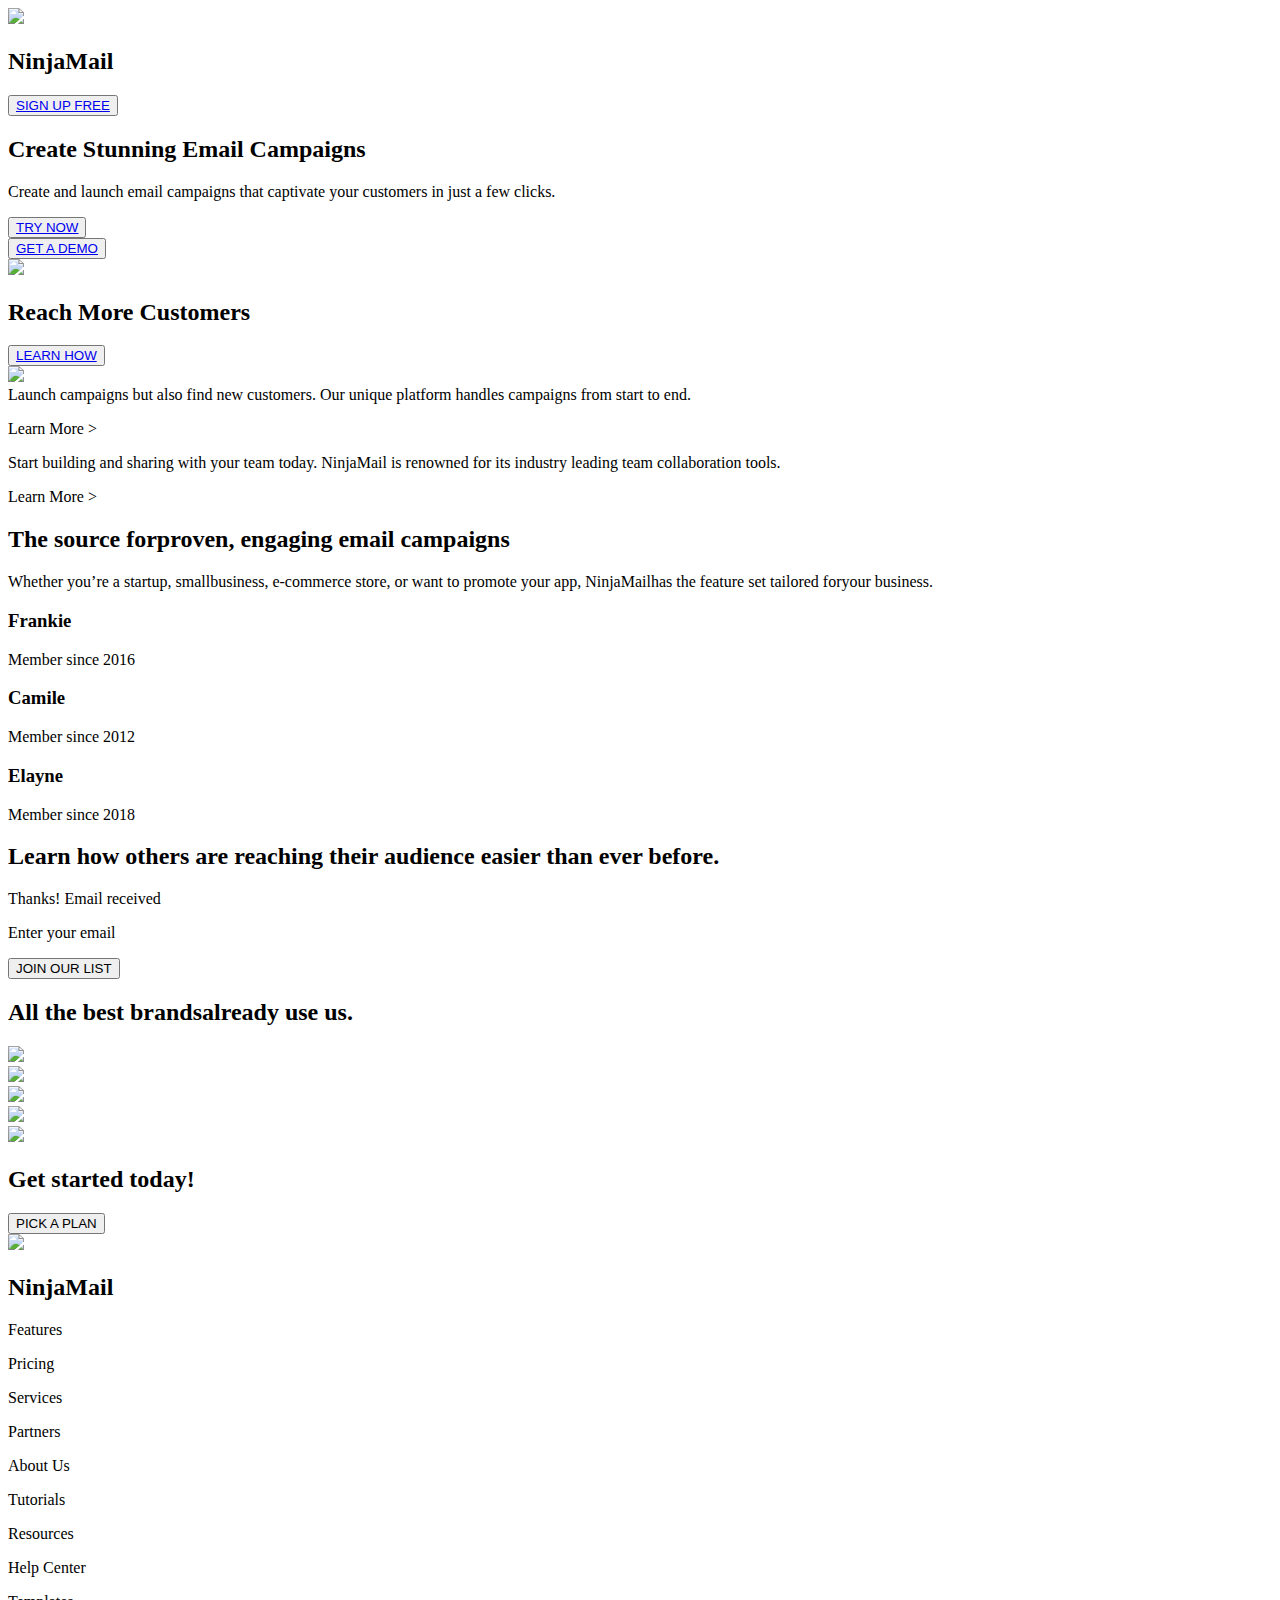
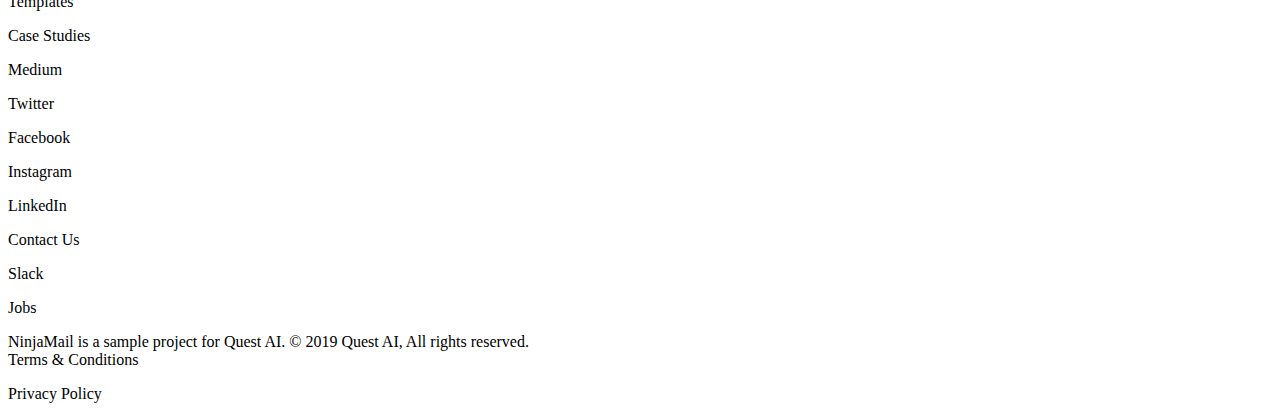
==== index.html @ ad91982e "Add files via upload" ====
<!DOCTYPE html>
<html lang="en">
<head>
    <meta charset="UTF-8">
    <meta name="viewport" content="width=device-width, initial-scale=1.0">
    <title>Index</title>
    <link rel="stylesheet" href="style.css">
</head>
<body>
    <header id = "header_section">
        <nav>
            <div class="NinjaMail Logo">
                <div class="mail">
                    <img class="mail (image)" src="#">
                    <div class="mail_mask">

                    </div>
                </div>
                <h2 class="NinjaMail">NinjaMail</h2>
            </div>
            <div class="links">
                <div class="Signup_btn">
                    <button class="SignUp Btn">
                        <a class="sign_link" href="#">SIGN UP FREE</a>
                    </button>
                </div>
            </div>
        </nav>
    </header>   
    <main>
        <div class="Hero">
            <div class="hero left-side">
                <h2>Create Stunning Email Campaigns</h2>
                <p>Create and launch email campaigns that captivate your customers in just a few clicks.</p>
                <div class="TryNow_Off">
                    <button class="Try Now Btn">
                        <a class="TRY NOW" href="#">TRY NOW</a>
                    </button>
                </div>
                <div class="GetDemoBtn_Off">
                    <button class="Get Demo Btn">
                        <a class="GET A DEMO" href="#">GET A DEMO</a>
                    </button>
                </div>
            </div>
            <div class="hero photo">
                <div class="photo hero">
                    <img class="photo-1544717302-de2939b7ef71 (image)" src="#">
                </div>
            </div>
        </div>
        <div class="Video">
            <h2>Reach More Customers</h2>
            <div class="learnHow_Btn">
                <button class="Learn Btn">
                    <a class="LEARN HOW" href="#">LEARN HOW</a>
                </button>
            </div>
            <div class="VIDEO_">
                <img class="VIDEO (image)" src="#">
            </div>
        </div>
        <div class="Sec3">
            <div class="thumb1">
                <a>Launch campaigns but also find new customers. Our unique platform handles campaigns from start to end.</a>
                <p>Learn More ></p>
                <div class="White Box">

                </div>
                <div class="photo">
                    
                </div>
            </div>
            <div class="thumb2">
                <a>Start building and sharing with your team today. NinjaMail is renowned for its industry leading team collaboration tools.</a>
                <p>Learn More ></p>
                <div class="White Box">

                </div>
                <div class="photo">
                    
                </div>
            </div>
            <div class="sec3 txt">
                <h2>The source forproven, engaging email campaigns</h2>
                <a>Whether you’re a startup, smallbusiness, e-commerce store, or want to promote your app, NinjaMailhas the feature set tailored foryour business. </a>
            </div>
        </div>
        <div class="Sec4">
            <div class="CaseStudy1">
                <h3 class="name">Frankie</h3>
                <p>Member since 2016</p>
                <div class="photo-gradient">
                    
                </div>
                <div class="photo">
                    
                </div>
            </div>
            <div class="CaseStudy2">
                <h3 class="name">Camile</h3>
                <p>Member since 2012</p>
                <div class="photo-gradient">
                    
                </div>
                <div class="photo">
                    
                </div>
            </div>
            <div class="CaseStudy3">
                <h3 class="name">Elayne</h3>
                <p>Member since 2018</p>
                <div class="photo-gradient">
                    
                </div>
                <div class="photo">
                    
                </div>
            </div>
            <h2>Learn how others are reaching their audience easier than ever before.</h2>
            <div class="input">
                <a class="Thanks">Thanks! Email received</a>
                <p class="EnterEmail">Enter your email</p>
                <div class="EmailInputBox">

                </div>
                <button class="Join Btn">
                    <a class="Join">JOIN OUR LIST</a>
                </button>
            </div>
        </div>
        <div class="Sec5">
            <h2 class="All the best">All the best brandsalready use us.</h2>
            <div class="logos">
                <div class="Logo1">
                    <img class="img_logo1" src="#">
                </div>
                <div class="Logo2">
                    <img class="img_logo2" src="#">
                </div>
                <div class="Logo3">
                    <img class="img_logo3" src="#">
                </div>
                <div class="Logo4">
                    <img class="img_logo4" src="#">
                </div>
                <div class="Logo5">
                    <img class="img_logo5" src="#">
                </div>
            </div>
        </div>
        <div class="GetStarted">
            <h2>Get started today!</h2>
            <button class="pick_btn">
                <a class="PICK A PLAN">PICK A PLAN</a>
            </button>
            <div class="GetStarted_Box">

            </div>
        </div>
    </main>
    <footer>
        <div class="footer">
            <div class="NinjaMail Logo_2">
                <div class="mail">
                    <img class="mail (image)" src="#">
                    <div class="mail_mask">

                    </div>
                </div>
                <h2 class="NinjaMail_2">NinjaMail</h2>
            </div>
            <div class="Footer-links">
                <a>Features</a>
                <p>Pricing</p>
                <p>Services</p>
                <p>Partners</p>
                <p>About Us</p>
                <p>Tutorials</p>
                <p>Resources</p>
                <p>Help Center</p>
                <p>Templates</p>
                <p>Case Studies</p>
                <p>Medium</p>
                <p>Twitter</p>
                <p>Facebook</p>
                <p>Instagram</p>
                <p>LinkedIn</p>
                <p>Contact Us</p>
                <p>Slack</p>
                <p>Jobs</p>
            </div>
            <div class="divider">

            </div>
            <a>NinjaMail is a sample project for Quest AI. © 2019 Quest AI, All rights reserved.</a>
            <div class="links2">
                <a>Terms & Conditions</a>
                <p>Privacy Policy</p>
            </div>
        </div>
        <div class="BG stuff">
            
        </div>
    </footer>
</body>
</html>
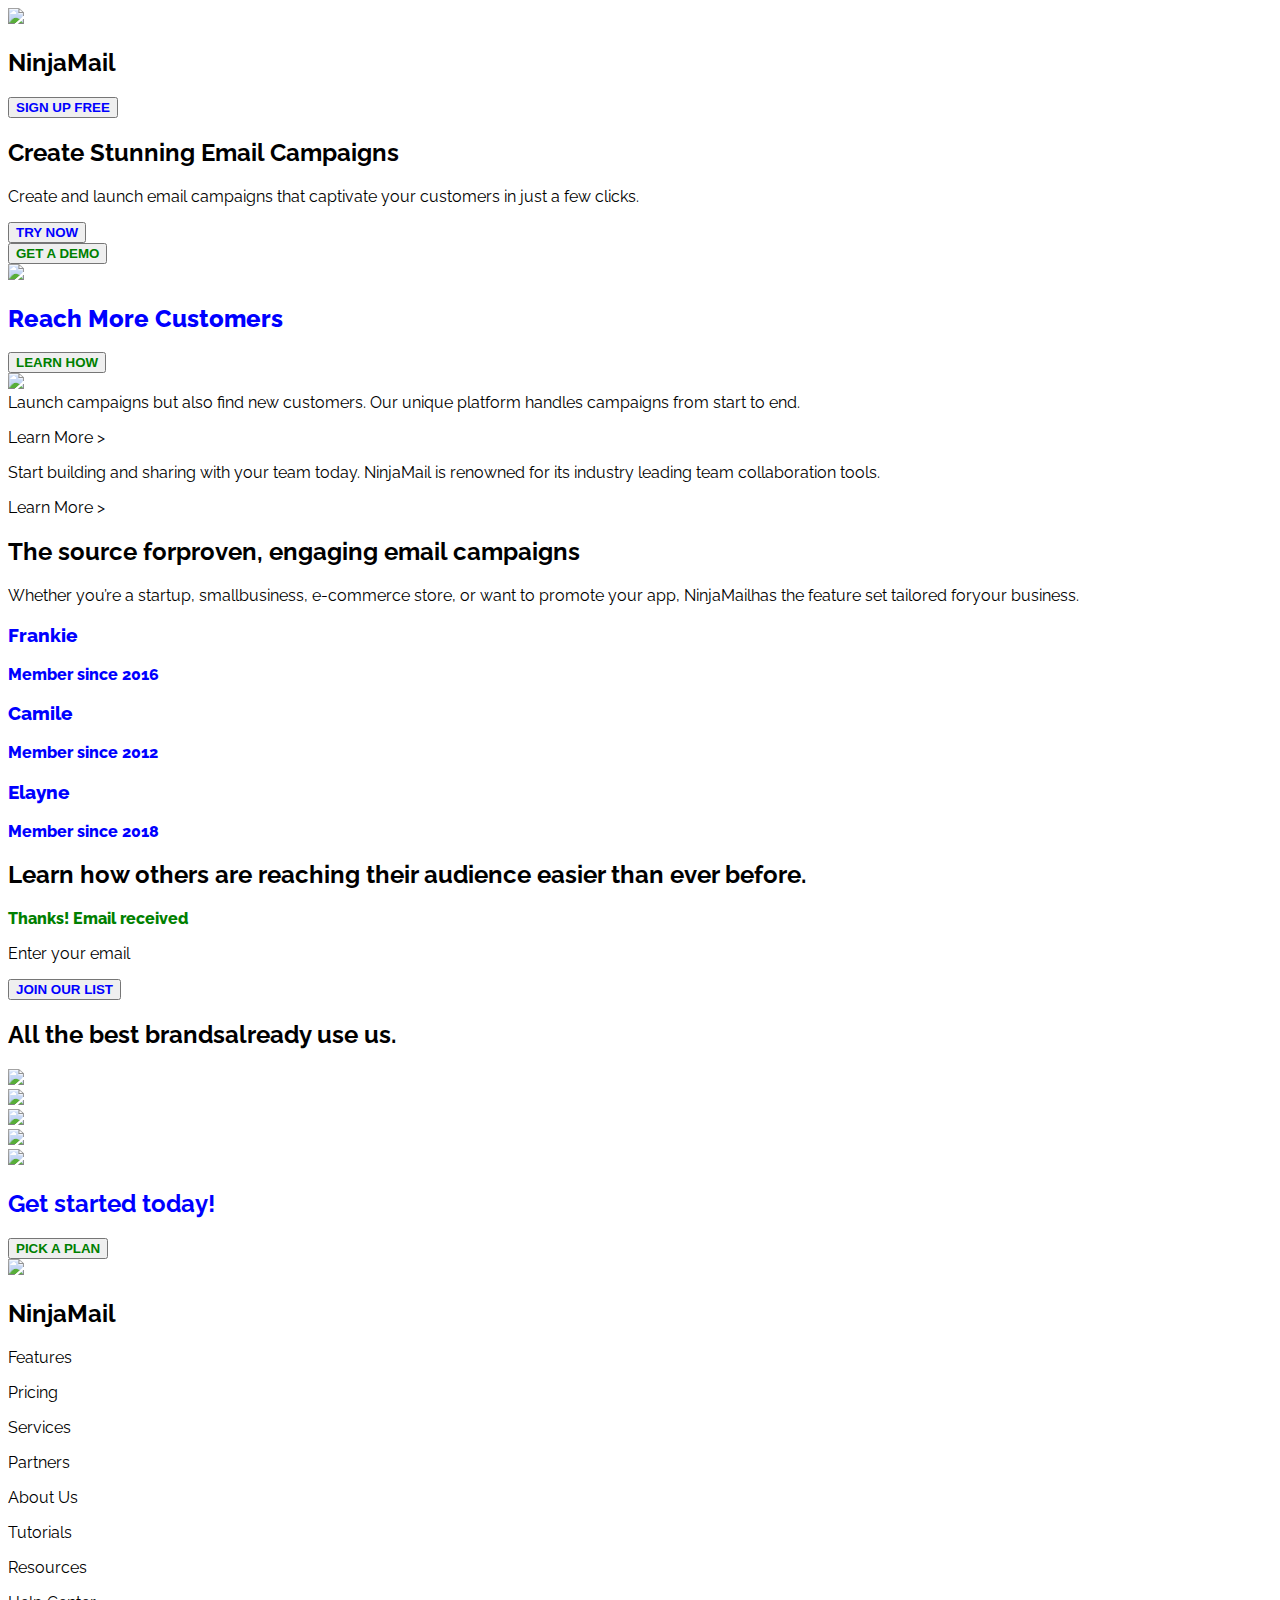
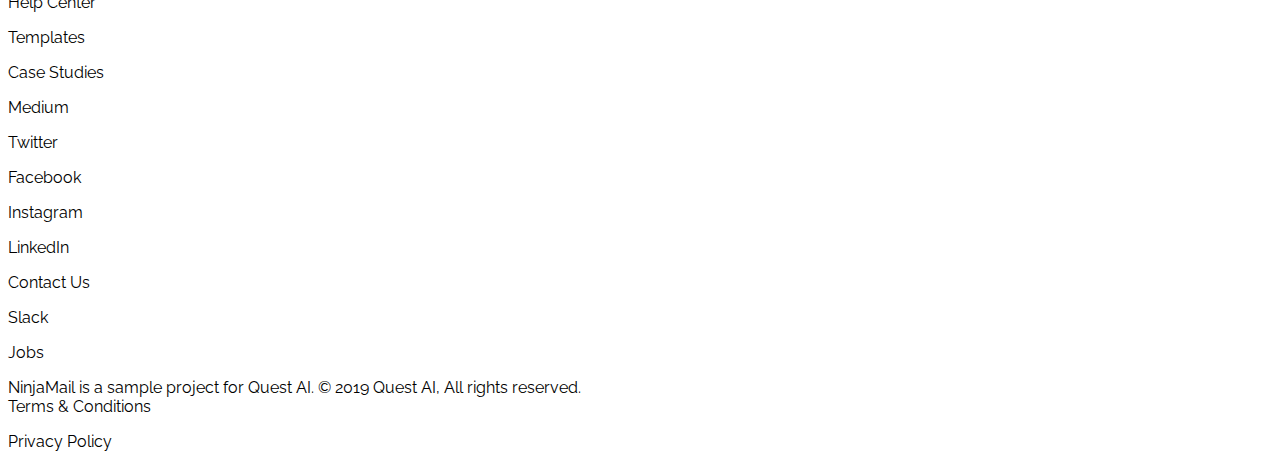
==== commit dc39322c: "Add files via upload" ====
--- a/index.html
+++ b/index.html
@@ -5,23 +5,26 @@
     <meta name="viewport" content="width=device-width, initial-scale=1.0">
     <title>Index</title>
     <link rel="stylesheet" href="style.css">
+    <link rel="preconnect" href="https://fonts.googleapis.com">
+    <link rel="preconnect" href="https://fonts.gstatic.com" crossorigin>
+    <link href="https://fonts.googleapis.com/css2?family=Raleway:ital,wght@0,500;0,900;1,800&display=swap" rel="stylesheet">
 </head>
 <body>
     <header id = "header_section">
         <nav>
-            <div class="NinjaMail Logo">
+            <div class="NinjaMail-Logo">
                 <div class="mail">
                     <img class="mail (image)" src="#">
                     <div class="mail_mask">
 
                     </div>
                 </div>
-                <h2 class="NinjaMail">NinjaMail</h2>
+                <h2 class="index-text">NinjaMail</h2>
             </div>
             <div class="links">
                 <div class="Signup_btn">
                     <button class="SignUp Btn">
-                        <a class="sign_link" href="#">SIGN UP FREE</a>
+                        <a class="white-text" href="#">SIGN UP FREE</a>
                     </button>
                 </div>
             </div>
@@ -34,12 +37,12 @@
                 <p>Create and launch email campaigns that captivate your customers in just a few clicks.</p>
                 <div class="TryNow_Off">
                     <button class="Try Now Btn">
-                        <a class="TRY NOW" href="#">TRY NOW</a>
+                        <a class="white-text" href="#">TRY NOW</a>
                     </button>
                 </div>
                 <div class="GetDemoBtn_Off">
                     <button class="Get Demo Btn">
-                        <a class="GET A DEMO" href="#">GET A DEMO</a>
+                        <a class="green-text" href="#">GET A DEMO</a>
                     </button>
                 </div>
             </div>
@@ -50,10 +53,10 @@
             </div>
         </div>
         <div class="Video">
-            <h2>Reach More Customers</h2>
+            <h2 class = "white-text">Reach More Customers</h2>
             <div class="learnHow_Btn">
                 <button class="Learn Btn">
-                    <a class="LEARN HOW" href="#">LEARN HOW</a>
+                    <a class="green-text" href="#">LEARN HOW</a>
                 </button>
             </div>
             <div class="VIDEO_">
@@ -63,7 +66,7 @@
         <div class="Sec3">
             <div class="thumb1">
                 <a>Launch campaigns but also find new customers. Our unique platform handles campaigns from start to end.</a>
-                <p>Learn More ></p>
+                <p class ="green-btn">Learn More ></p>
                 <div class="White Box">
 
                 </div>
@@ -73,7 +76,7 @@
             </div>
             <div class="thumb2">
                 <a>Start building and sharing with your team today. NinjaMail is renowned for its industry leading team collaboration tools.</a>
-                <p>Learn More ></p>
+                <p class ="green-btn">Learn More ></p>
                 <div class="White Box">
 
                 </div>
@@ -88,8 +91,8 @@
         </div>
         <div class="Sec4">
             <div class="CaseStudy1">
-                <h3 class="name">Frankie</h3>
-                <p>Member since 2016</p>
+                <h3 class="white-text">Frankie</h3>
+                <p class ="white-text">Member since 2016</p>
                 <div class="photo-gradient">
                     
                 </div>
@@ -98,8 +101,8 @@
                 </div>
             </div>
             <div class="CaseStudy2">
-                <h3 class="name">Camile</h3>
-                <p>Member since 2012</p>
+                <h3 class="white-text">Camile</h3>
+                <p class="white-text">Member since 2012</p>
                 <div class="photo-gradient">
                     
                 </div>
@@ -108,8 +111,8 @@
                 </div>
             </div>
             <div class="CaseStudy3">
-                <h3 class="name">Elayne</h3>
-                <p>Member since 2018</p>
+                <h3 class="white-text">Elayne</h3>
+                <p class="white-text">Member since 2018</p>
                 <div class="photo-gradient">
                     
                 </div>
@@ -119,13 +122,13 @@
             </div>
             <h2>Learn how others are reaching their audience easier than ever before.</h2>
             <div class="input">
-                <a class="Thanks">Thanks! Email received</a>
+                <a class="green-text">Thanks! Email received</a>
                 <p class="EnterEmail">Enter your email</p>
                 <div class="EmailInputBox">
 
                 </div>
                 <button class="Join Btn">
-                    <a class="Join">JOIN OUR LIST</a>
+                    <a class="white-text">JOIN OUR LIST</a>
                 </button>
             </div>
         </div>
@@ -149,10 +152,10 @@
                 </div>
             </div>
         </div>
-        <div class="GetStarted">
+        <div class="white-text">
             <h2>Get started today!</h2>
             <button class="pick_btn">
-                <a class="PICK A PLAN">PICK A PLAN</a>
+                <a class="green-text">PICK A PLAN</a>
             </button>
             <div class="GetStarted_Box">
 
--- a/style.css
+++ b/style.css
@@ -0,0 +1,15 @@
+body{
+    font-family: 'Raleway', sans-serif;
+}
+
+.green-text {
+    color: green;
+    font-weight: 800;
+    text-decoration: none;
+}
+
+.white-text {
+    color: blue;
+    font-weight: 800;
+    text-decoration: none;
+}
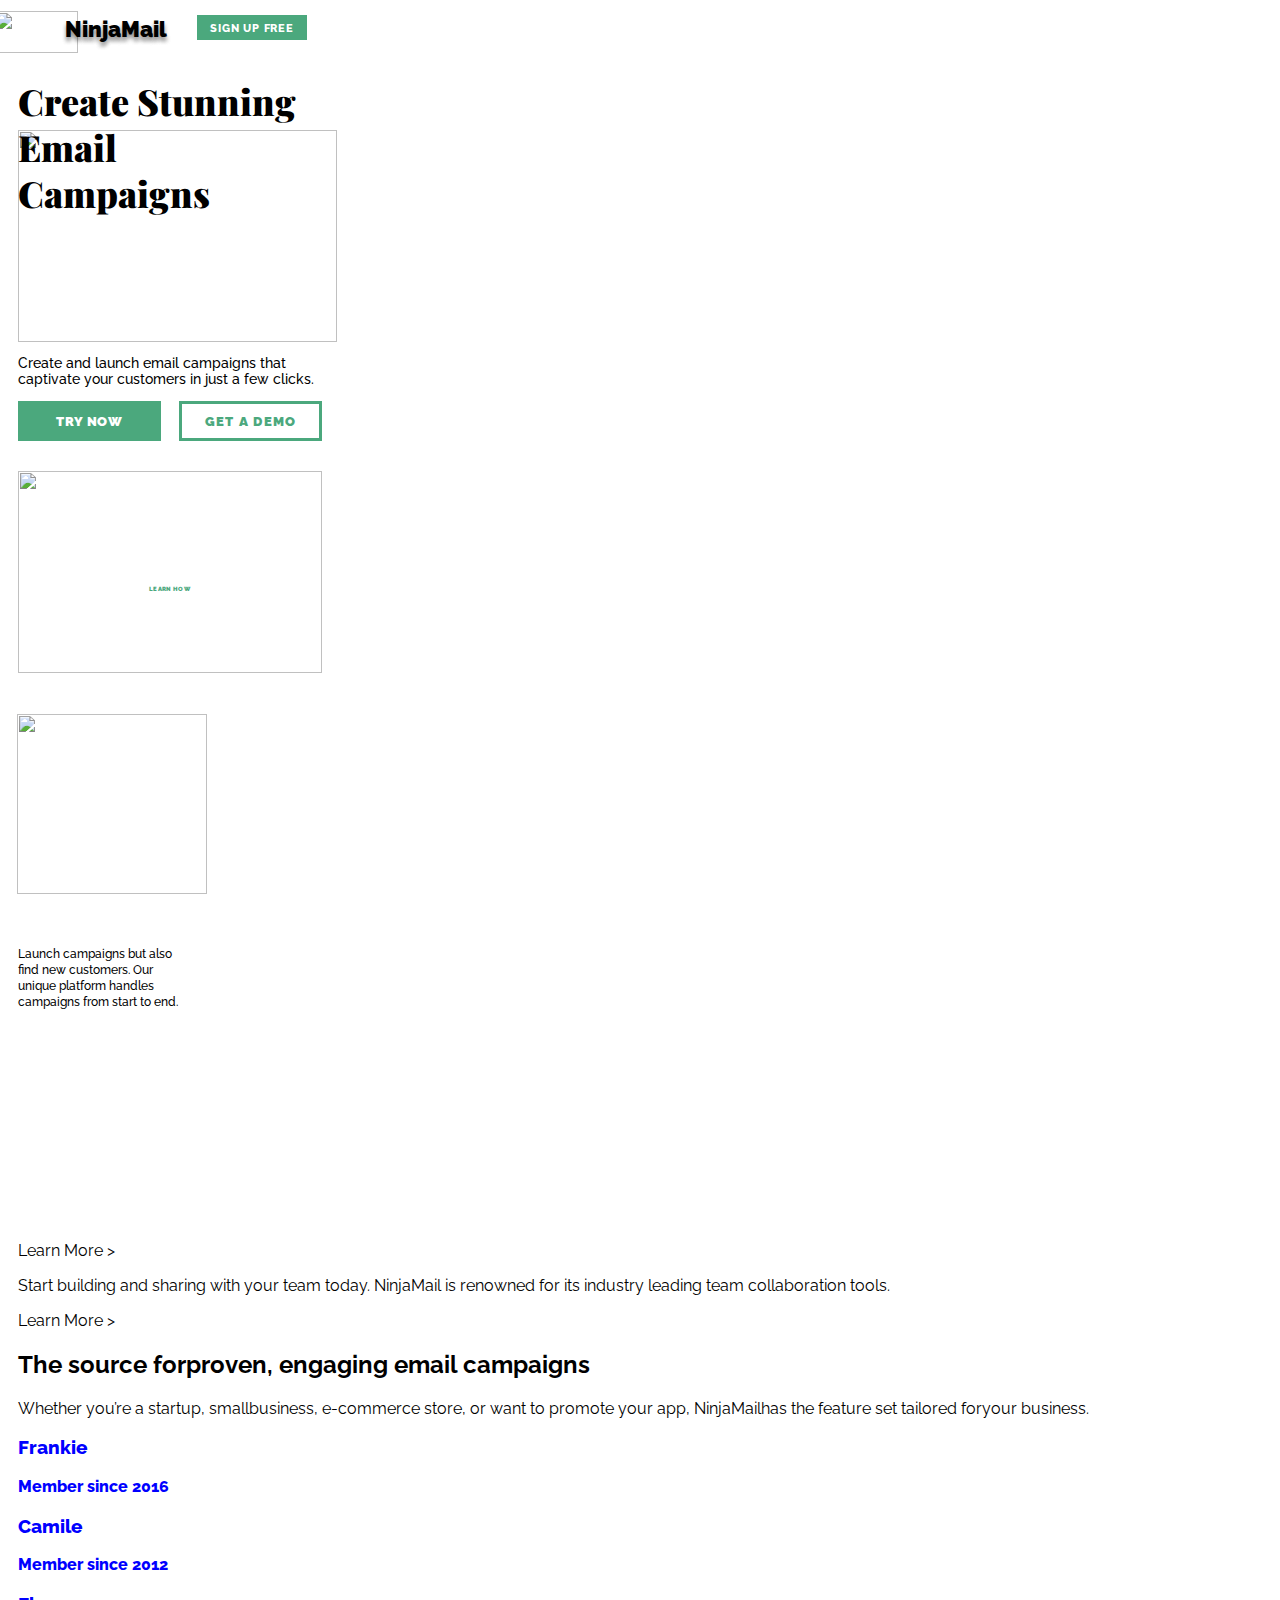
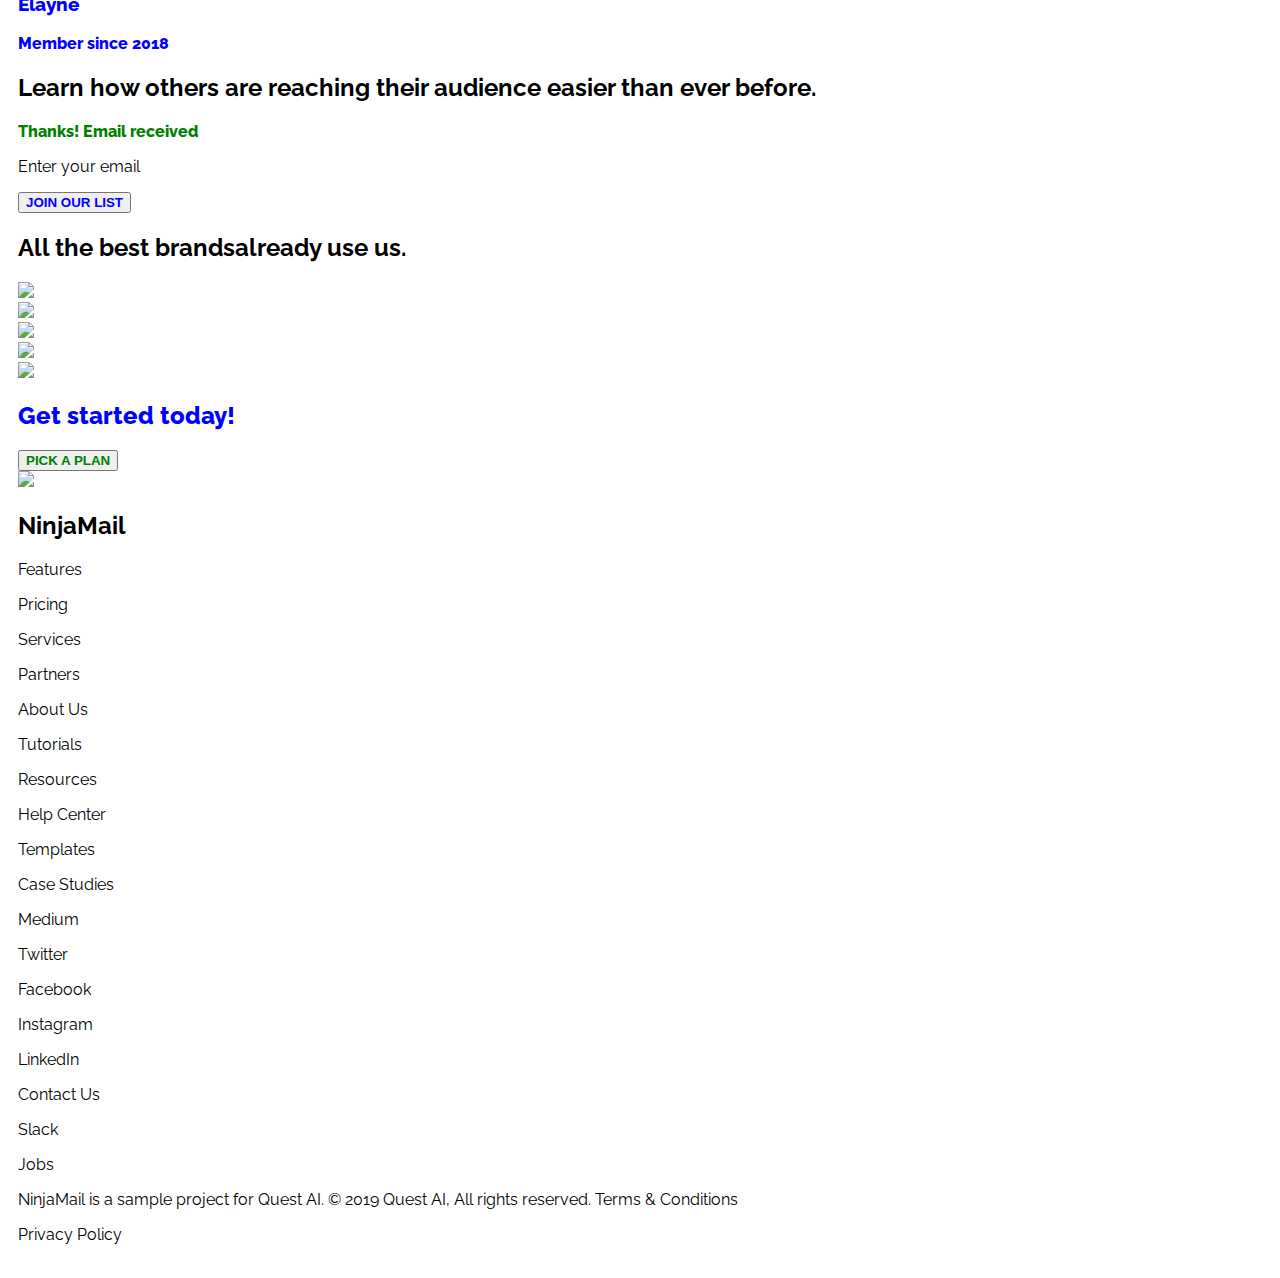
==== commit 3094f260: "Add files via upload" ====
--- a/index.html
+++ b/index.html
@@ -8,203 +8,116 @@
     <link rel="preconnect" href="https://fonts.googleapis.com">
     <link rel="preconnect" href="https://fonts.gstatic.com" crossorigin>
     <link href="https://fonts.googleapis.com/css2?family=Raleway:ital,wght@0,500;0,900;1,800&display=swap" rel="stylesheet">
+
+    <link rel="preconnect" href="https://fonts.googleapis.com">
+    <link rel="preconnect" href="https://fonts.gstatic.com" crossorigin>
+    <link href="https://fonts.googleapis.com/css2?family=Playfair+Display:ital,wght@0,400;0,500;0,600;0,700;0,800;0,900;1,400;1,500;1,600;1,700;1,800;1,900&family=Raleway:ital,wght@0,500;0,900;1,800&display=swap" rel="stylesheet">
 </head>
 <body>
     <header id = "header_section">
         <nav>
-            <div class="NinjaMail-Logo">
-                <div class="mail">
-                    <img class="mail (image)" src="#">
-                    <div class="mail_mask">
-
-                    </div>
-                </div>
-                <h2 class="index-text">NinjaMail</h2>
-            </div>
-            <div class="links">
-                <div class="Signup_btn">
-                    <button class="SignUp Btn">
-                        <a class="white-text" href="#">SIGN UP FREE</a>
-                    </button>
-                </div>
-            </div>
+            <img class="mail_logo" src="C:\Users\demid\OneDrive\Рабочий стол\Web1\images\53b16e9c9138f867a828189389cfc8e7.png">
+            <h2 class="index_text">NinjaMail</h2>
+            <button class="SignUp_Btn">
+                <a class="SignUp_Btn_text" href="#">SIGN UP FREE</a>
+            </button>
         </nav>
     </header>   
-    <main>
-        <div class="Hero">
-            <div class="hero left-side">
-                <h2>Create Stunning Email Campaigns</h2>
-                <p>Create and launch email campaigns that captivate your customers in just a few clicks.</p>
-                <div class="TryNow_Off">
-                    <button class="Try Now Btn">
-                        <a class="white-text" href="#">TRY NOW</a>
-                    </button>
+    <main id = "main_section">
+        <container class="container_1">
+            <h2 class="h2_text1">Create Stunning<br>Email<br>Campaigns</h2>
+            <img class="big_img1" src="C:\Users\demid\OneDrive\Рабочий стол\Web1\images\b3dfbfcf0e383318c4d1ece066278c09.png">
+            <p class="a_text1">Create and launch email campaigns that<br>captivate your customers in just a few clicks.</p>
+            <button class="Try_Now_Btn">
+                <a class="try_text" href="#">TRY NOW</a>
+            </button>
+            <button class="Get_Demo_Btn">
+                <a class="demo_text" href="#">GET A DEMO</a>
+            </button>
+        </container>
+        <div>
+            <img class="big_img2" src="C:\Users\demid\OneDrive\Рабочий стол\Web1\images\1344684045c78c309cb12f283a9b0562.png">
+            <h2 class = "h2_text2">Reach More Customers</h2>
+            <button class="Learn_Btn">
+                <a class="learn_text" href="#">LEARN HOW</a>
+            </button>
+        </div>
+        <img class="normal_img1" src="C:\Users\demid\OneDrive\Рабочий стол\Web1\images\92e4756c344178a7d2c96accb88468dc.png">
+        <p class="launch_text">Launch campaigns but also find new customers. Our unique platform handles campaigns from start to end.</p>
+        <p class ="green-btn">Learn More ></p>
+        <a>Start building and sharing with your team today. NinjaMail is renowned for its industry leading team collaboration tools.</a>
+        <p class ="green-btn">Learn More ></p>
+
+        <h2>The source forproven, engaging email campaigns</h2>
+        <a>Whether you’re a startup, smallbusiness, e-commerce store, or want to promote your app, NinjaMailhas the feature set tailored foryour business. </a>
+
+        <h3 class="white-text">Frankie</h3>
+        <p class ="white-text">Member since 2016</p>
+
+        <h3 class="white-text">Camile</h3>
+        <p class="white-text">Member since 2012</p>
+
+        <h3 class="white-text">Elayne</h3>
+        <p class="white-text">Member since 2018</p>
+
+        <h2>Learn how others are reaching their audience easier than ever before.</h2>
+        <a class="green-text">Thanks! Email received</a>
+        <p class="EnterEmail">Enter your email</p>
+        <button class="Join Btn">
+            <a class="white-text">JOIN OUR LIST</a>
+        </button>
+        <h2 class="All the best">All the best brandsalready use us.</h2>
+
+        <div class="logos">
+            <div class="Logo1">
+                <img class="img_logo1" src="#">
                 </div>
-                <div class="GetDemoBtn_Off">
-                    <button class="Get Demo Btn">
-                        <a class="green-text" href="#">GET A DEMO</a>
-                    </button>
-                </div>
+            <div class="Logo2">
+                <img class="img_logo2" src="#">
             </div>
-            <div class="hero photo">
-                <div class="photo hero">
-                    <img class="photo-1544717302-de2939b7ef71 (image)" src="#">
-                </div>
+            <div class="Logo3">
+                <img class="img_logo3" src="#">
+            </div>
+            <div class="Logo4">
+                <img class="img_logo4" src="#">
+            </div>
+            <div class="Logo5">
+                <img class="img_logo5" src="#">
             </div>
         </div>
-        <div class="Video">
-            <h2 class = "white-text">Reach More Customers</h2>
-            <div class="learnHow_Btn">
-                <button class="Learn Btn">
-                    <a class="green-text" href="#">LEARN HOW</a>
-                </button>
-            </div>
-            <div class="VIDEO_">
-                <img class="VIDEO (image)" src="#">
-            </div>
+
+        <h2 class="white-text">Get started today!</h2>
+        <button class="pick_btn">
+            <a class="green-text">PICK A PLAN</a>
+        </button>
+    </main>
+
+    <footer id = "footer_section">
+        <img class="mail (image)" src="#">
+        <h2 class="NinjaMail_2">NinjaMail</h2>
+        <div class="Footer-links">
+            <a>Features</a>
+            <p>Pricing</p>
+            <p>Services</p>
+            <p>Partners</p>
+            <p>About Us</p>
+            <p>Tutorials</p>
+            <p>Resources</p>
+            <p>Help Center</p>
+            <p>Templates</p>
+            <p>Case Studies</p>
+            <p>Medium</p>
+            <p>Twitter</p>
+            <p>Facebook</p>
+            <p>Instagram</p>
+            <p>LinkedIn</p>
+            <p>Contact Us</p>
+            <p>Slack</p>
+            <p>Jobs</p>
         </div>
-        <div class="Sec3">
-            <div class="thumb1">
-                <a>Launch campaigns but also find new customers. Our unique platform handles campaigns from start to end.</a>
-                <p class ="green-btn">Learn More ></p>
-                <div class="White Box">
-
-                </div>
-                <div class="photo">
-                    
-                </div>
-            </div>
-            <div class="thumb2">
-                <a>Start building and sharing with your team today. NinjaMail is renowned for its industry leading team collaboration tools.</a>
-                <p class ="green-btn">Learn More ></p>
-                <div class="White Box">
-
-                </div>
-                <div class="photo">
-                    
-                </div>
-            </div>
-            <div class="sec3 txt">
-                <h2>The source forproven, engaging email campaigns</h2>
-                <a>Whether you’re a startup, smallbusiness, e-commerce store, or want to promote your app, NinjaMailhas the feature set tailored foryour business. </a>
-            </div>
-        </div>
-        <div class="Sec4">
-            <div class="CaseStudy1">
-                <h3 class="white-text">Frankie</h3>
-                <p class ="white-text">Member since 2016</p>
-                <div class="photo-gradient">
-                    
-                </div>
-                <div class="photo">
-                    
-                </div>
-            </div>
-            <div class="CaseStudy2">
-                <h3 class="white-text">Camile</h3>
-                <p class="white-text">Member since 2012</p>
-                <div class="photo-gradient">
-                    
-                </div>
-                <div class="photo">
-                    
-                </div>
-            </div>
-            <div class="CaseStudy3">
-                <h3 class="white-text">Elayne</h3>
-                <p class="white-text">Member since 2018</p>
-                <div class="photo-gradient">
-                    
-                </div>
-                <div class="photo">
-                    
-                </div>
-            </div>
-            <h2>Learn how others are reaching their audience easier than ever before.</h2>
-            <div class="input">
-                <a class="green-text">Thanks! Email received</a>
-                <p class="EnterEmail">Enter your email</p>
-                <div class="EmailInputBox">
-
-                </div>
-                <button class="Join Btn">
-                    <a class="white-text">JOIN OUR LIST</a>
-                </button>
-            </div>
-        </div>
-        <div class="Sec5">
-            <h2 class="All the best">All the best brandsalready use us.</h2>
-            <div class="logos">
-                <div class="Logo1">
-                    <img class="img_logo1" src="#">
-                </div>
-                <div class="Logo2">
-                    <img class="img_logo2" src="#">
-                </div>
-                <div class="Logo3">
-                    <img class="img_logo3" src="#">
-                </div>
-                <div class="Logo4">
-                    <img class="img_logo4" src="#">
-                </div>
-                <div class="Logo5">
-                    <img class="img_logo5" src="#">
-                </div>
-            </div>
-        </div>
-        <div class="white-text">
-            <h2>Get started today!</h2>
-            <button class="pick_btn">
-                <a class="green-text">PICK A PLAN</a>
-            </button>
-            <div class="GetStarted_Box">
-
-            </div>
-        </div>
-    </main>
-    <footer>
-        <div class="footer">
-            <div class="NinjaMail Logo_2">
-                <div class="mail">
-                    <img class="mail (image)" src="#">
-                    <div class="mail_mask">
-
-                    </div>
-                </div>
-                <h2 class="NinjaMail_2">NinjaMail</h2>
-            </div>
-            <div class="Footer-links">
-                <a>Features</a>
-                <p>Pricing</p>
-                <p>Services</p>
-                <p>Partners</p>
-                <p>About Us</p>
-                <p>Tutorials</p>
-                <p>Resources</p>
-                <p>Help Center</p>
-                <p>Templates</p>
-                <p>Case Studies</p>
-                <p>Medium</p>
-                <p>Twitter</p>
-                <p>Facebook</p>
-                <p>Instagram</p>
-                <p>LinkedIn</p>
-                <p>Contact Us</p>
-                <p>Slack</p>
-                <p>Jobs</p>
-            </div>
-            <div class="divider">
-
-            </div>
-            <a>NinjaMail is a sample project for Quest AI. © 2019 Quest AI, All rights reserved.</a>
-            <div class="links2">
-                <a>Terms & Conditions</a>
-                <p>Privacy Policy</p>
-            </div>
-        </div>
-        <div class="BG stuff">
-            
-        </div>
+        <a>NinjaMail is a sample project for Quest AI. © 2019 Quest AI, All rights reserved.</a>
+        <a>Terms & Conditions</a>
+        <p>Privacy Policy</p>
     </footer>
 </body>
 </html>--- a/style.css
+++ b/style.css
@@ -1,5 +1,6 @@
 body{
     font-family: 'Raleway', sans-serif;
+    padding: 10px;
 }
 
 .green-text {
@@ -13,3 +14,224 @@
     font-weight: 800;
     text-decoration: none;
 }
+
+.container_1{
+    width: 301px;
+    height: 324.22px;
+    flex-shrink: 0;
+}
+
+.mail_logo{
+    width: 84px;
+    height: 42px;
+    flex-shrink: 0;
+
+    position: absolute; 
+    top: 11px; 
+    left: -6px;
+}
+
+.index_text{
+    color: #000;
+    text-shadow: 0px 4px 4px rgba(0, 0, 0, 0.25), 0px 4px 4px rgba(0, 0, 0, 0.25);
+    font-family: Raleway;
+    font-size: 22px;
+    font-style: normal;
+    font-weight: 900;
+    line-height: 26px; /* 118.182% */
+
+    
+    position: absolute;
+    left: 65.05px;
+    top: -2px;
+}
+
+.SignUp_Btn{
+    width: 110px;
+    height: 25px;
+    flex-shrink: 0;
+    border-style: none;
+    background: #4BA87D;
+
+    position: absolute; 
+    left: 197px;
+    top: 15px;
+}
+
+.SignUp_Btn_text{
+    color: #FFF;
+    text-decoration: none;
+    text-align: center;
+    font-family: Raleway;
+    font-size: 11px;
+    font-style: normal;
+    font-weight: 800;
+    line-height: 13px; /* 118.182% */
+    letter-spacing: 0.825px;
+}
+
+.h2_text1{
+    position:relative ;
+    top: 30px;
+
+    color: #000;
+
+    font-family: Playfair Display;
+    font-size: 36px;
+    font-style: normal;
+    font-weight: 900;
+    line-height: 46px; /* 127.778% */
+}
+
+.big_img1{
+    border-top: 16px solid white;
+    border-bottom: 27px solid white; 
+    border-left: 13px solid white;
+    border-right: 5.6px solid white;
+
+    position: relative;
+    top: -102px;
+    right: 12.65px;
+    z-index: -1;
+
+    width: 318.246px;
+    height: 212.289px;
+    flex-shrink: 0;
+}
+
+.a_text1{
+    font-size: 14px;
+    font-style: normal;
+    font-weight: 500;
+    line-height: 16px; /* 114.286% */
+
+    position: relative;
+    bottom: 130px;
+}
+
+.Try_Now_Btn{
+    width: 143px;
+    height: 40px;
+    flex-shrink: 0;
+    border-style: none;
+    background: #4BA87D;
+
+    position: relative; 
+    left: 0px;
+    top: -130px;
+}
+
+.try_text{
+    color: #FFF;
+    text-decoration: none;
+    text-align: center;
+    font-family: Raleway;
+    font-size: 13px;
+    font-style: normal;
+    font-weight: 900;
+    line-height: 15px; /* 115.385% */
+    letter-spacing: 0.65px;
+}
+
+.Get_Demo_Btn{
+    width: 143px;
+    height: 40px;
+    flex-shrink: 0;
+    border-style: none;
+    background: #4BA87D;
+
+    border: 3px solid #4BA87D;
+    background: #FFF;
+
+    position: relative; 
+    left: 14px;
+    top: -130px;
+}
+
+.demo_text{
+    color: #4BA87D;
+    text-decoration: none;
+    text-align: center;
+    font-family: Raleway;
+    font-size: 13px;
+    font-style: normal;
+    font-weight: 900;
+    line-height: 15px; /* 115.385% */
+    letter-spacing: 1.3px;
+}
+
+.big_img2{
+    width: 304px;
+    height: 202.265px;
+    flex-shrink: 0;
+
+    position: relative; 
+    bottom:100px;
+}
+.h2_text2{
+    color: white;
+    font-family: Playfair Display;
+    font-size: 22px;
+    font-style: normal;
+    font-weight: 900;
+    line-height: 29px; /* 131.818% */
+
+    position: relative;
+    bottom: 255px;
+    left: 31px;
+}
+
+.Learn_Btn{
+    border: none;
+    width: 65px;
+    height: 21px;
+    flex-shrink: 0;
+    background: #FFF;
+
+    position: relative;
+    left: 119px;
+    bottom: 265px;
+}
+
+.learn_text{
+    color: #4BA87D;
+    text-decoration: none;
+    text-align: center;
+    font-family: Raleway;
+    font-size: 6px;
+    font-style: normal;
+    font-weight: 900;
+    line-height: 7px; /* 116.667% */
+    letter-spacing: 0.3px;
+
+    position: relative;
+    bottom: 2px;
+}
+.normal_img1{
+    object-fit: cover;
+    width: 190px;
+    height: 180px;
+
+    border-left:34px solid white;
+    border-right:34px solid white;
+    border-bottom:90px solid white;
+
+    position: relative;
+    left: -35px;
+    bottom: 150px;
+}
+
+.launch_text{
+    width: 164px;
+    height: 79px;
+    flex-shrink: 0;
+    color: #000;
+    font-family: Raleway;
+    font-size: 12px;
+    font-style: normal;
+    font-weight: 500;
+    line-height: 16px; /* 133.333% */
+
+    position: relative;
+    bottom: 200px;
+}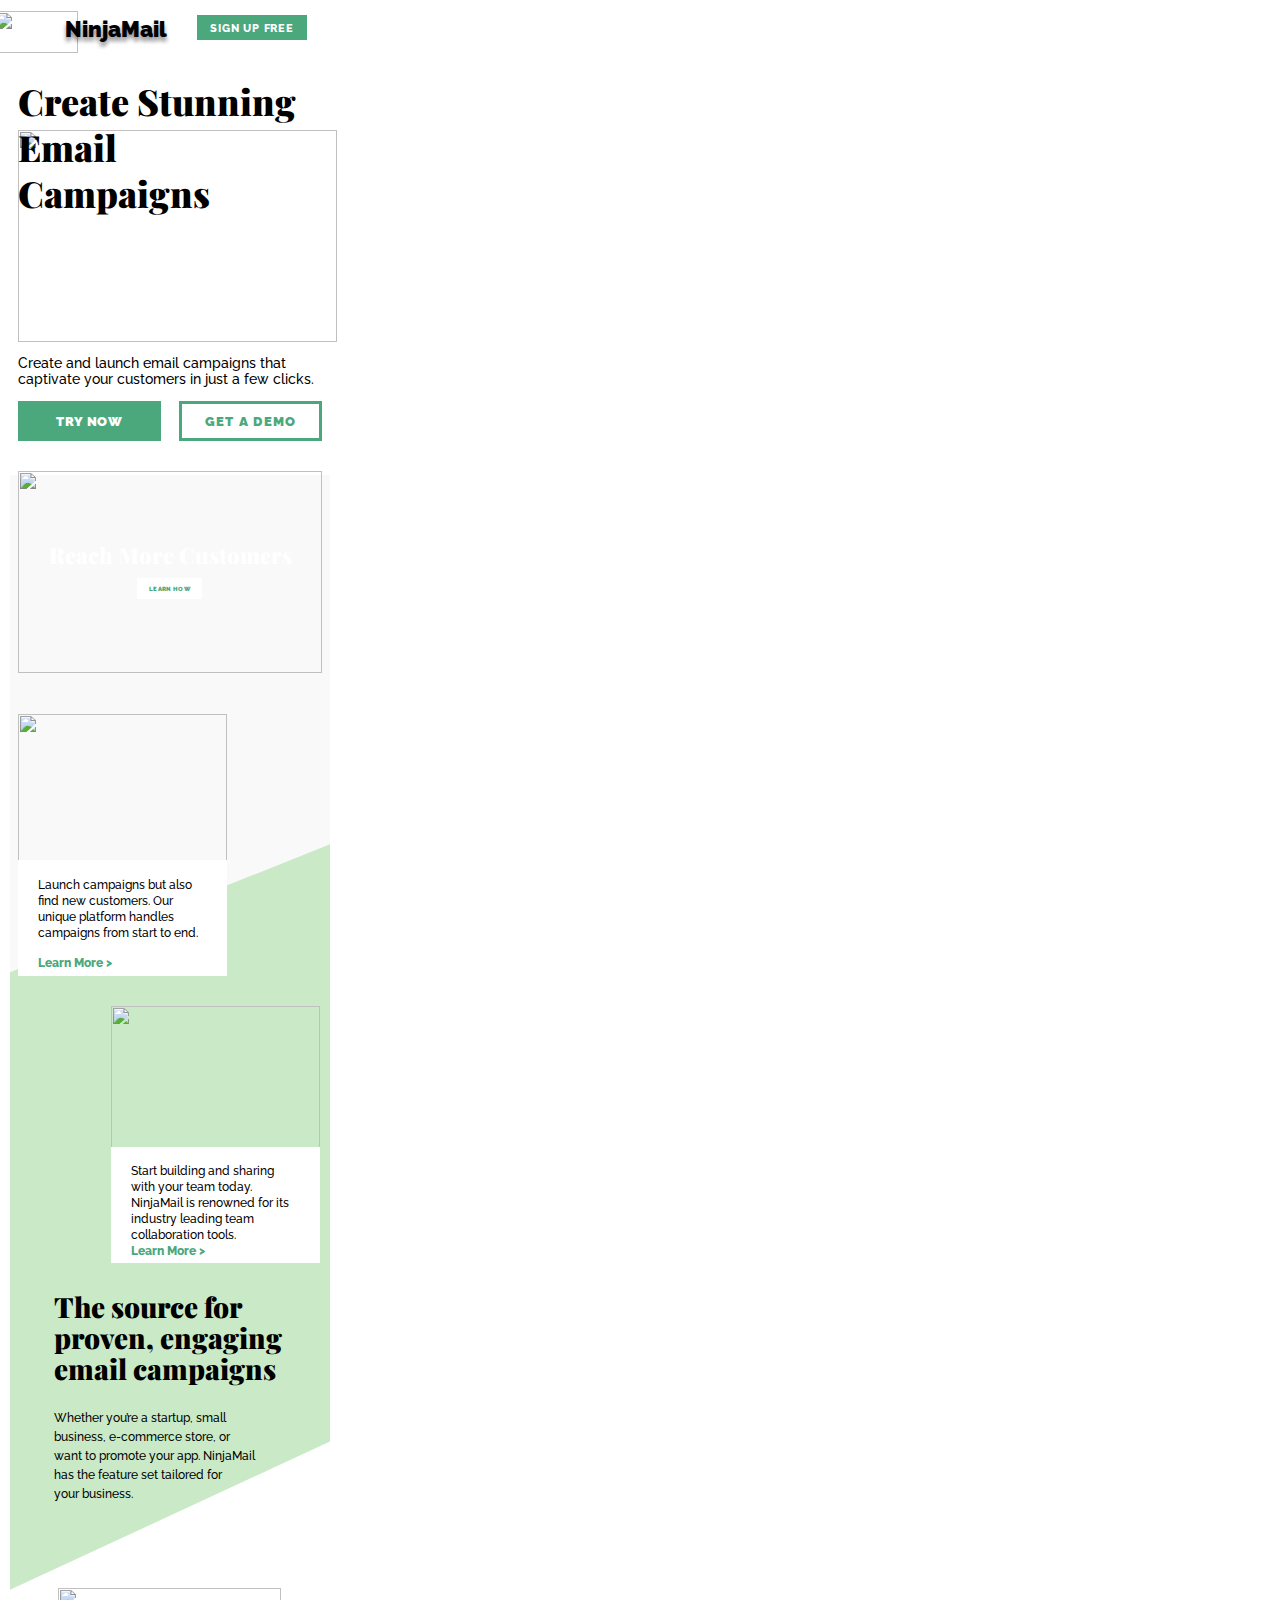
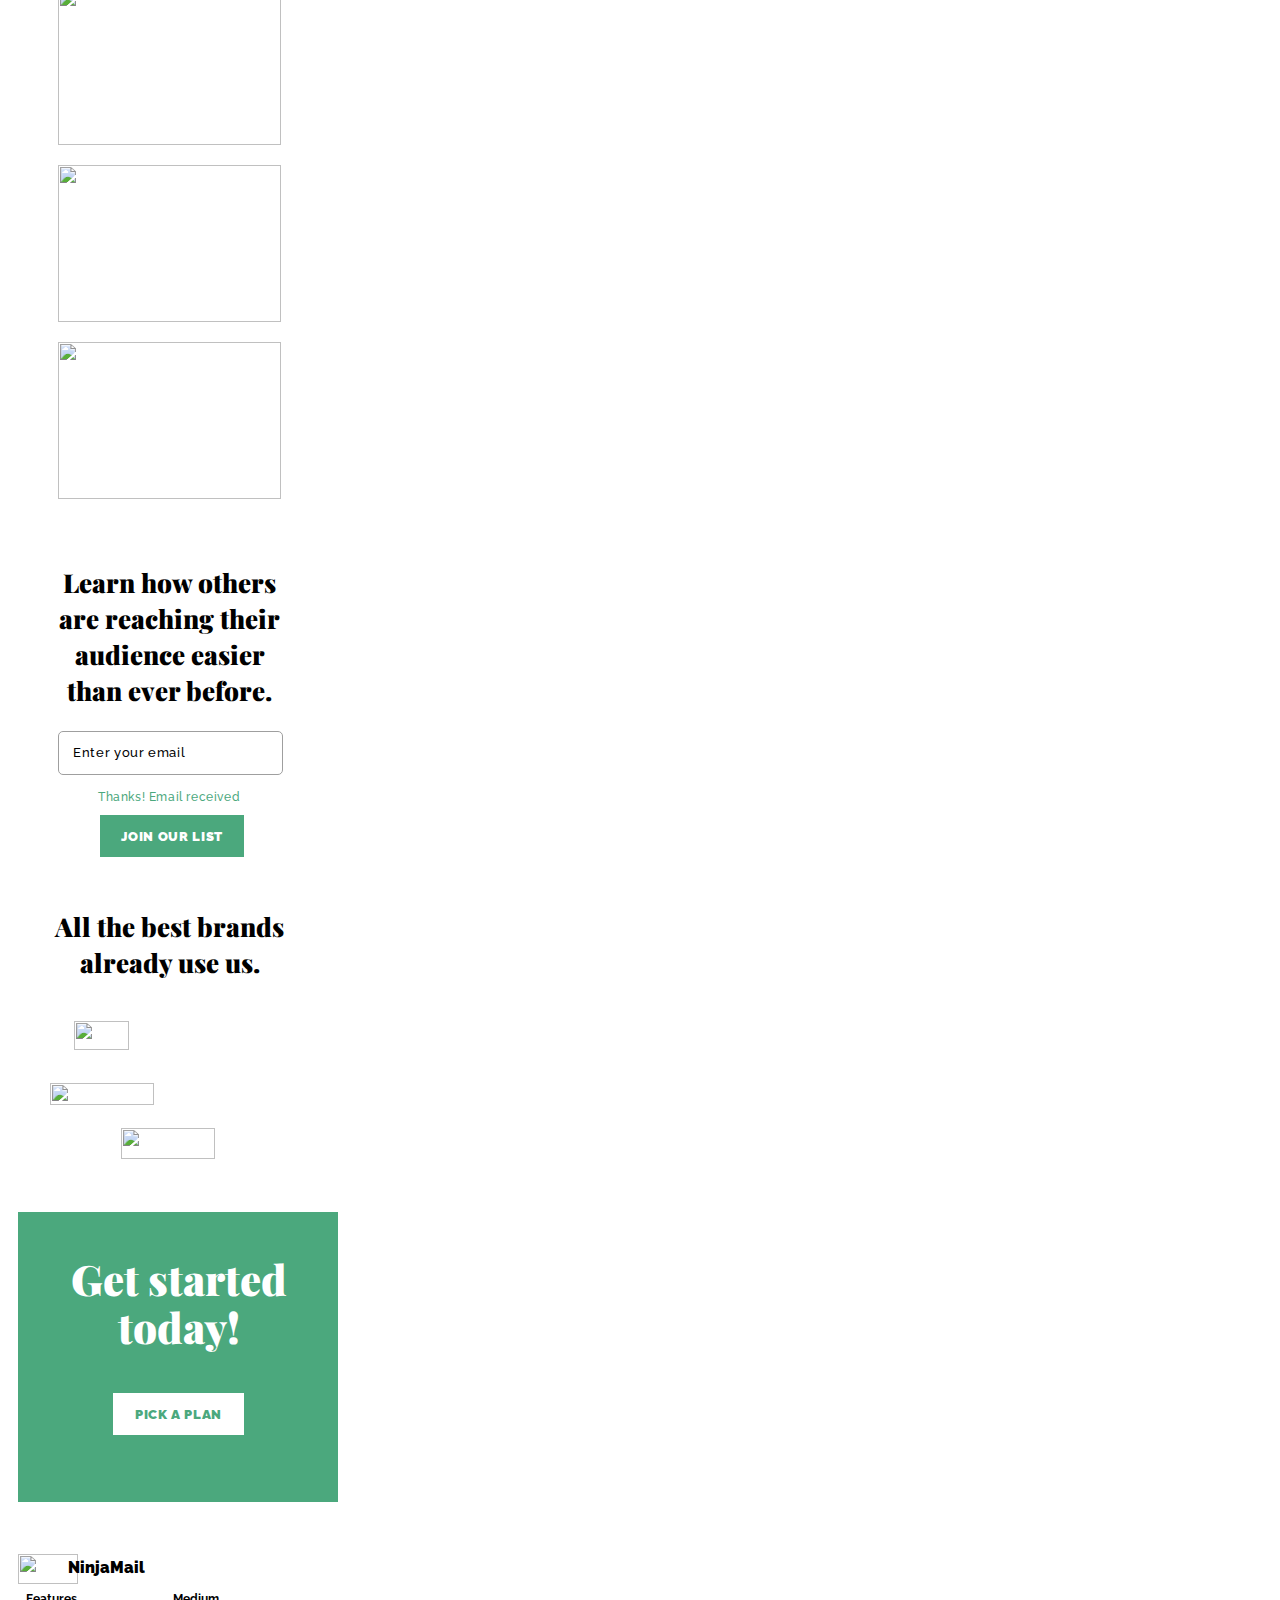
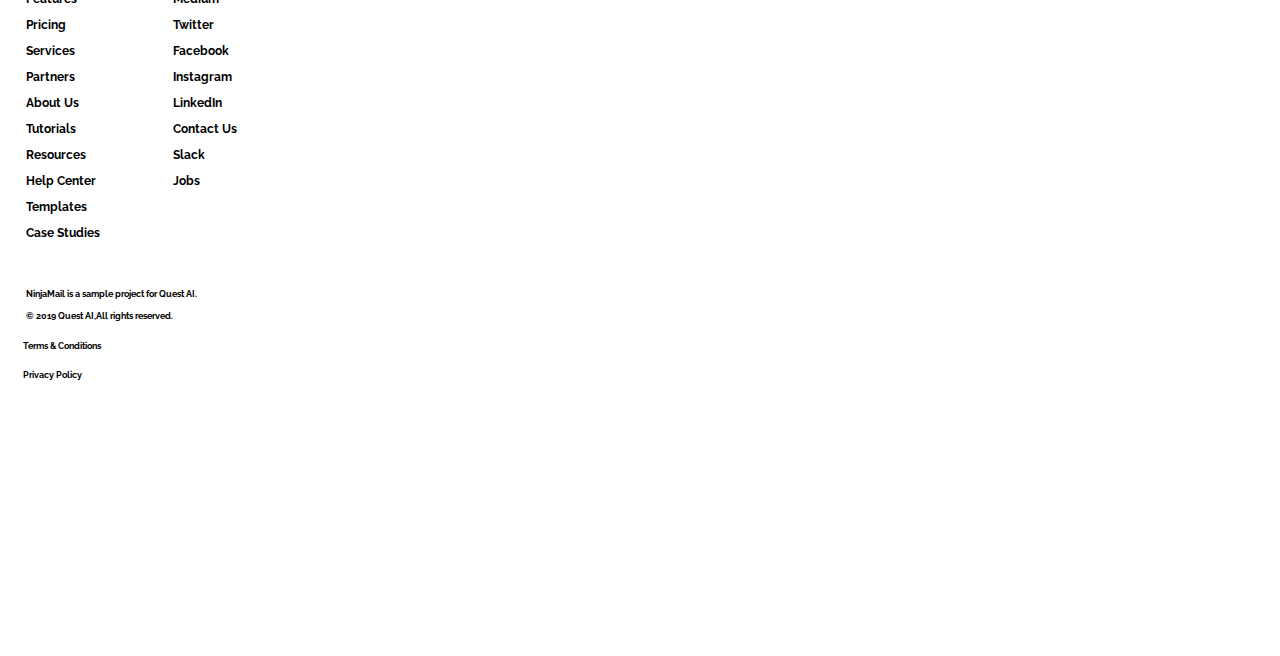
==== commit 6639490a: "Add files via upload" ====
--- a/index.html
+++ b/index.html
@@ -12,8 +12,28 @@
     <link rel="preconnect" href="https://fonts.googleapis.com">
     <link rel="preconnect" href="https://fonts.gstatic.com" crossorigin>
     <link href="https://fonts.googleapis.com/css2?family=Playfair+Display:ital,wght@0,400;0,500;0,600;0,700;0,800;0,900;1,400;1,500;1,600;1,700;1,800;1,900&family=Raleway:ital,wght@0,500;0,900;1,800&display=swap" rel="stylesheet">
+
+    <link rel="preconnect" href="https://fonts.googleapis.com">
+    <link rel="preconnect" href="https://fonts.gstatic.com" crossorigin>
+    <link href="https://fonts.googleapis.com/css2?family=Playfair+Display:ital,wght@0,400;0,500;0,600;0,700;0,800;0,900;1,400;1,500;1,600;1,700;1,800;1,900&family=Raleway:ital,wght@0,100;0,200;0,300;0,400;0,500;0,600;0,700;0,800;0,900;1,100;1,200;1,300;1,400;1,500;1,600;1,700;1,800;1,900&display=swap" rel="stylesheet">
 </head>
 <body>
+    <div class="BG_stuff">
+        <div class="bg_1"></div>
+        <div class="bg_2">
+            <svg xmlns="http://www.w3.org/2000/svg" width="320" height="802" viewBox="0 0 320 802" fill="none">
+                <path d="M-63.5569 179.808L385.464 0.00500488V593.25L-63.5569 801.281V179.808Z" fill="#CAEAC7"/>
+            </svg>
+        </div>
+        <!--
+        <div class="bg_3">
+            <img class="bg_3_slash" src="C:\Users\demid\OneDrive\Рабочий стол\Web1\images\df1221f166877eedfc1c0fb5801493e2.png">
+        </div>
+        <div class="bg_4">
+            <img class="bg_4_slash" src="C:\Users\demid\OneDrive\Рабочий стол\Web1\images\72625f02ebaa320065e9593a1d738397.png">
+        </div> 
+        -->
+    </div>
     <header id = "header_section">
         <nav>
             <img class="mail_logo" src="C:\Users\demid\OneDrive\Рабочий стол\Web1\images\53b16e9c9138f867a828189389cfc8e7.png">
@@ -29,10 +49,10 @@
             <img class="big_img1" src="C:\Users\demid\OneDrive\Рабочий стол\Web1\images\b3dfbfcf0e383318c4d1ece066278c09.png">
             <p class="a_text1">Create and launch email campaigns that<br>captivate your customers in just a few clicks.</p>
             <button class="Try_Now_Btn">
-                <a class="try_text" href="#">TRY NOW</a>
+                <a class="try_text">TRY NOW</a>
             </button>
-            <button class="Get_Demo_Btn">
-                <a class="demo_text" href="#">GET A DEMO</a>
+            <button class="Get_Demo_Btn" href="#">
+                <a class="demo_text">GET A DEMO</a>
             </button>
         </container>
         <div>
@@ -43,59 +63,69 @@
             </button>
         </div>
         <img class="normal_img1" src="C:\Users\demid\OneDrive\Рабочий стол\Web1\images\92e4756c344178a7d2c96accb88468dc.png">
-        <p class="launch_text">Launch campaigns but also find new customers. Our unique platform handles campaigns from start to end.</p>
-        <p class ="green-btn">Learn More ></p>
-        <a>Start building and sharing with your team today. NinjaMail is renowned for its industry leading team collaboration tools.</a>
-        <p class ="green-btn">Learn More ></p>
+        <div id="rectangle1">
+            <p class="launch_text">Launch campaigns but also find new customers. Our unique platform handles campaigns from start to end.</p>
+            <p class ="learn_text2" href="#">Learn More ></p>
+        </div>
+        <img class="normal_img2" src="C:\Users\demid\OneDrive\Рабочий стол\Web1\images\69b0d96c771db28d27924175496c0831.png">
+        <div id="rectangle2">
+            <p class="start_text">Start building and sharing<br>with your team today.<br>NinjaMail is renowned for its<br>industry leading team<br>collaboration tools.</p>
+            <p class ="learn_text2">Learn More ></p>
+        </div>
+        <h2 class="the_source_text">The source for<br>proven, engaging<br>email campaigns</h2>
+        <a class ="whether_text">Whether you’re a startup, small<br>business, e-commerce store, or<br>want to promote your app. NinjaMail<br>has the feature set tailored for<br>your business. </a>
 
-        <h2>The source forproven, engaging email campaigns</h2>
-        <a>Whether you’re a startup, smallbusiness, e-commerce store, or want to promote your app, NinjaMailhas the feature set tailored foryour business. </a>
+        <div class="box_name1">
+        <h3 class="name_text1">Frankie</h3>
+        <p class ="name_text11">Member since 2016</p>
+        <img class="name_img1" src="C:\Users\demid\OneDrive\Рабочий стол\Web1\images\bdd21e9da94beaeeb6dd4fed495b9c1c.png">
+        </div>
 
-        <h3 class="white-text">Frankie</h3>
-        <p class ="white-text">Member since 2016</p>
+        <div class="box_name2">
+        <h3 class="name_text2">Camile</h3>
+        <p class="name_text22">Member since 2012</p>
+        <img class="name_img2" src="C:\Users\demid\OneDrive\Рабочий стол\Web1\images\61efa0e5af309c0ec33c3593082563c4.png">
+        </div>
 
-        <h3 class="white-text">Camile</h3>
-        <p class="white-text">Member since 2012</p>
+        <div class="box_name3">
+        <h3 class="name_text3">Elayne</h3>
+        <p class="name_text33">Member since 2018</p>
+        <img class="name_img3" src="C:\Users\demid\OneDrive\Рабочий стол\Web1\images\34577e3c8e8d36f757b75d76debb2881.png">
+        </div>
 
-        <h3 class="white-text">Elayne</h3>
-        <p class="white-text">Member since 2018</p>
-
-        <h2>Learn how others are reaching their audience easier than ever before.</h2>
-        <a class="green-text">Thanks! Email received</a>
-        <p class="EnterEmail">Enter your email</p>
-        <button class="Join Btn">
-            <a class="white-text">JOIN OUR LIST</a>
+        <h2 class="learn_text3">Learn how others are reaching their audience easier than ever before.</h2>
+        <div class="email_input_box">
+            <p class="EnterEmail">Enter your email</p>
+        </div>
+        <a class="thanks_text">Thanks! Email received</a>
+        <button class="Join_Btn">
+            <a class="Join_text" href="#">JOIN OUR LIST</a>
         </button>
-        <h2 class="All the best">All the best brandsalready use us.</h2>
+        <h2 class="All_the_best_text">All the best brands already use us.</h2>
 
         <div class="logos">
-            <div class="Logo1">
-                <img class="img_logo1" src="#">
-                </div>
-            <div class="Logo2">
-                <img class="img_logo2" src="#">
-            </div>
-            <div class="Logo3">
-                <img class="img_logo3" src="#">
-            </div>
-            <div class="Logo4">
-                <img class="img_logo4" src="#">
-            </div>
-            <div class="Logo5">
-                <img class="img_logo5" src="#">
+            <img class="img_logo1" src="C:\Users\demid\OneDrive\Рабочий стол\Web1\images\1de045020820c2465c45634b07f9c241.png">
+            <img class="img_logo2" src="C:\Users\demid\OneDrive\Рабочий стол\Web1\images\9370ec10ec655c077984883c350bfa0c.png">
+            <img class="img_logo3" src="C:\Users\demid\OneDrive\Рабочий стол\Web1\images\8075a21fc8d3dd753f4ddf57588b5e41.png">
+            <img class="img_logo4" src="C:\Users\demid\OneDrive\Рабочий стол\Web1\images\3fd1ff0ed0270485589100731c2157d3.png">
+            <img class="img_logo5" src="C:\Users\demid\OneDrive\Рабочий стол\Web1\images\c6bd227cc63b3fc267bd66f6fb44617b.png">
             </div>
         </div>
 
-        <h2 class="white-text">Get started today!</h2>
-        <button class="pick_btn">
-            <a class="green-text">PICK A PLAN</a>
-        </button>
+        <section class="green_box">
+            <h2 class="get_text">Get started today!</h2>
+            <button class="pick_btn">
+                <a class="pick_text">PICK A PLAN</a>
+            </button>
+        </section>
     </main>
 
     <footer id = "footer_section">
-        <img class="mail (image)" src="#">
-        <h2 class="NinjaMail_2">NinjaMail</h2>
-        <div class="Footer-links">
+        <div class="ninjamail_div">
+            <img class="mail_logo_2" src="C:\Users\demid\OneDrive\Рабочий стол\Web1\images\53b16e9c9138f867a828189389cfc8e7.png">
+            <h2 class="ninjamail_text">NinjaMail</h2>
+        </div>
+        <div class="Footer_links">
             <a>Features</a>
             <p>Pricing</p>
             <p>Services</p>
@@ -106,18 +136,23 @@
             <p>Help Center</p>
             <p>Templates</p>
             <p>Case Studies</p>
-            <p>Medium</p>
-            <p>Twitter</p>
-            <p>Facebook</p>
-            <p>Instagram</p>
-            <p>LinkedIn</p>
-            <p>Contact Us</p>
-            <p>Slack</p>
-            <p>Jobs</p>
+            <section class="left_links">
+                <p>Medium</p>
+                <p>Twitter</p>
+                <p>Facebook</p>
+                <p>Instagram</p>
+                <p>LinkedIn</p>
+                <p>Contact Us</p>
+                <p>Slack</p>
+                <p>Jobs</p>
+            </section>
         </div>
-        <a>NinjaMail is a sample project for Quest AI. © 2019 Quest AI, All rights reserved.</a>
-        <a>Terms & Conditions</a>
-        <p>Privacy Policy</p>
+        
+        <a class="quest_text">NinjaMail is a sample project for Quest AI.<br>© 2019 Quest AI,All rights reserved.</a>
+        <section class="final_text">
+            <a>Terms & Conditions</a>
+            <p>Privacy Policy</p>
+        </section>
     </footer>
 </body>
 </html>--- a/style.css
+++ b/style.css
@@ -209,15 +209,10 @@
 }
 .normal_img1{
     object-fit: cover;
-    width: 190px;
-    height: 180px;
-
-    border-left:34px solid white;
-    border-right:34px solid white;
-    border-bottom:90px solid white;
-
-    position: relative;
-    left: -35px;
+    width: 209px;
+    height: 160px;
+
+    position: relative;
     bottom: 150px;
 }
 
@@ -233,5 +228,578 @@
     line-height: 16px; /* 133.333% */
 
     position: relative;
-    bottom: 200px;
-}+    left: 20px;
+    top: 17px;
+}
+
+#rectangle1{
+    width: 209px;
+    height: 116px;
+    flex-shrink: 0;
+    background: white;
+
+    position: relative;
+    bottom: 180px;
+}
+
+.learn_text2{
+    color: #4BA87D;
+
+    font-family: Raleway;
+    font-size: 12px;
+    font-style: normal;
+    font-weight: 800;
+    line-height: 14px; /* 116.667% */
+
+    position: relative;
+    left: 20px;
+    top: 5px;
+}
+
+#rectangle2{
+    width: 209px;
+    height: 116px;
+    flex-shrink: 0;
+    background: white;
+
+    position: relative;
+    bottom: 185px;
+    left: 93px;
+}
+
+.normal_img2{
+    object-fit: cover;
+    width: 209px;
+    height: 160px;
+
+    position: relative;
+    bottom: 150px;
+    left: 93px;
+}
+
+.start_text{
+    color: #000;
+
+    font-family: Raleway;
+    font-size: 12px;
+    font-style: normal;
+    font-weight: 500;
+    line-height: 16px; /* 133.333% */
+
+    position: relative;
+    left: 20px;
+    top: 16px;
+}
+
+.the_source_text{
+    color: #000;
+    font-family: Playfair Display;
+    font-size: 28px;
+    font-style: normal;
+    font-weight: 900;
+    line-height: 31px; /* 110.714% */
+
+    position: relative;
+    left: 36px;
+    bottom: 180px;
+}
+
+.whether_text{
+    color: #000;
+    font-family: Raleway;
+    font-size: 12px;
+    font-style: normal;
+    font-weight: 500;
+    line-height: 16px; /* 133.333% */
+
+    position: relative;
+    left: 36px;
+    bottom: 180px;
+}
+
+.box_name1{
+    position: relative;
+    left: 40px;
+    bottom: 190px;
+}
+
+.name_text1{
+    color: white;
+    font-family: Raleway;
+    font-size: 22px;
+    font-style: normal;
+    font-weight: 900;
+    line-height: 26px; /* 118.182% */
+
+    position: relative;
+    top: 175px;
+    left: 17px;
+}
+
+.name_text11{
+    color: white;
+
+    font-family: Raleway;
+    font-size: 12px;
+    font-style: normal;
+    font-weight: 700;
+    line-height: 14px; /* 116.667% */
+
+    position: relative;
+    top: 155px;
+    left: 17px;
+}
+
+.name_img1{
+    width: 223px;
+    height: 157px;
+    flex-shrink: 0;
+}
+
+.box_name2{
+    position: relative;
+    left: 40px;
+    bottom: 270px;
+}
+
+.name_text2{
+    color: white;
+    font-family: Raleway;
+    font-size: 22px;
+    font-style: normal;
+    font-weight: 900;
+    line-height: 26px; /* 118.182% */
+
+    position: relative;
+    top: 175px;
+    left: 17px;
+}
+
+.name_text22{
+    color: white;
+
+    font-family: Raleway;
+    font-size: 12px;
+    font-style: normal;
+    font-weight: 700;
+    line-height: 14px; /* 116.667% */
+
+    position: relative;
+    top: 155px;
+    left: 17px;
+}
+
+.name_img2{
+    width: 223px;
+    height: 157px;
+    flex-shrink: 0;
+}
+
+.box_name3{
+    position: relative;
+    left: 40px;
+    bottom: 350px;
+}
+
+.name_text3{
+    color: white;
+    font-family: Raleway;
+    font-size: 22px;
+    font-style: normal;
+    font-weight: 900;
+    line-height: 26px; /* 118.182% */
+
+    position: relative;
+    top: 175px;
+    left: 17px;
+}
+
+.name_text33{
+    color: white;
+
+    font-family: Raleway;
+    font-size: 12px;
+    font-style: normal;
+    font-weight: 700;
+    line-height: 14px; /* 116.667% */
+
+    position: relative;
+    top: 155px;
+    left: 17px;
+}
+
+.name_img3{
+    width: 223px;
+    height: 157px;
+    flex-shrink: 0;
+}
+
+.learn_text3{
+    width: 239px;
+    height: 155px;
+    flex-shrink: 0;
+    
+    color: #000;
+    text-align: center;
+    font-family: Playfair Display;
+    font-size: 26px;
+    font-style: normal;
+    font-weight: 900;
+    line-height: 36px; /* 138.462% */
+
+    position: relative;
+    bottom: 310px;
+    left: 32px;
+}
+
+.email_input_box{
+    width: 223px;
+    height: 42px;
+    flex-shrink: 0;
+
+    border-radius: 5px;
+    border: 1px solid #9F9F9F;
+    background: #FFF;
+
+    position: relative;
+    bottom: 320px;
+    left: 40px;
+}
+
+.EnterEmail{
+    color: #000;
+    font-family: Raleway;
+    font-size: 13px;
+    font-style: normal;
+    font-weight: 500;
+    line-height: 15px; /* 115.385% */
+    letter-spacing: 0.65px;
+
+    position: relative;
+    left: 14px;
+}
+
+.thanks_text{
+    color: #4BA87D;
+    font-family: Raleway;
+    font-size: 12px;
+    font-style: normal;
+    font-weight: 500;
+    line-height: 14px; /* 116.667% */
+    letter-spacing: 0.6px;
+
+    position: relative;
+    left: 80px;
+    bottom: 320px;
+}
+
+.Join_Btn{
+    width: 144px;
+    height: 42px;
+    flex-shrink: 0;
+    background: #4BA87D;
+    border: none;
+
+    position: relative;
+    right: 64px;
+    bottom: 280px;
+}
+
+.Join_text{
+    text-decoration: none;
+    color: #FFF;
+    text-align: center;
+    font-family: Raleway;
+    font-size: 13px;
+    font-style: normal;
+    font-weight: 900;
+    line-height: 15px; /* 115.385% */
+    letter-spacing: 0.65px;
+}
+
+.All_the_best_text{
+    width: 281px;
+    height: 110px;
+    flex-shrink: 0;
+    
+    color: #000;
+    text-align: center;
+    font-family: Playfair Display;
+    font-size: 26px;
+    font-style: normal;
+    font-weight: 900;
+    line-height: 36px; /* 138.462% */
+
+    position: relative;
+    bottom: 250px;
+    left: 11px;
+}
+
+.logos{
+    width: 237px;
+    height: 137px;
+    flex-shrink: 0;
+
+    position: relative;
+    bottom: 270px;
+    left: 32px;
+}
+
+.img_logo1{
+    width: 55px;
+    height: 29px;
+    flex-shrink: 0;
+
+    position: relative;
+    left: 24px;
+}
+
+.img_logo2{
+    width: 91px;
+    height: 15px;
+    flex-shrink: 0;
+
+    position: relative;
+    bottom: 10px;
+    left: 85px;
+}
+
+.img_logo3{
+    width: 104px;
+    height: 22px;
+    flex-shrink: 0;
+
+    position: relative;
+    top: 29px;
+}
+
+.img_logo4{
+    width: 92px;
+    height: 17px;
+    flex-shrink: 0;
+
+    position: relative;
+    left: 41px;
+    top: 25px;
+}
+
+.img_logo5{
+    width: 94px;
+    height: 31px;
+    flex-shrink: 0;
+
+    position: relative;
+    top: 48px;
+    left: 71px;
+}
+
+.green_box{
+    width: 320px;
+    height: 290px;
+    flex-shrink: 0;
+    background: #4BA87D;
+
+    position: relative;
+    bottom: 250px;
+}
+
+.get_text{
+    width: 259px;
+    height: 127px;
+    flex-shrink: 0;
+
+    color: #FFF;
+    text-align: center;
+    font-family: Playfair Display;
+    font-size: 42px;
+    font-style: normal;
+    font-weight: 900;
+    line-height: 48px; /* 114.286% */
+
+    position: relative;
+    left: 31px;
+    top: 43px;
+}
+
+.pick_btn{
+    width: 131px;
+    height: 42px;
+    flex-shrink: 0;
+    background: #FFF;
+    border: none;
+
+    position: relative;
+    left: 95px;
+    top: 19px;
+}
+
+.pick_text{
+    color: #4BA87D;
+    text-align: center;
+    font-family: Raleway;
+    font-size: 13px;
+    font-style: normal;
+    font-weight: 900;
+    line-height: 15px; /* 115.385% */
+    letter-spacing: 0.65px;
+}
+
+footer{
+    width: 320px;
+    height: 486px;
+    flex-shrink: 0;
+
+    position: relative;
+    bottom: 245px;
+}
+
+.ninjamail_div{
+    width: 127.031px;
+    height: 37.269px;
+    flex-shrink: 0;
+}
+
+.mail_logo_2{
+    width: 60px;
+    height: 30px;
+    flex-shrink: 0;
+
+    position: relative;
+    top: 47px;
+}
+
+.ninjamail_text{
+    color: #000;
+    font-family: Raleway;
+    font-size: 16px;
+    font-style: normal;
+    font-weight: 900;
+    line-height: 19px; /* 118.75% */
+
+    position: absolute;
+    left: 50px;
+    top: 37px;
+}
+
+.Footer_links{
+    width: 211px;
+    height: 330px;
+    flex-shrink: 0;
+
+    color: #000;
+    font-family: Raleway;
+    font-size: 12px;
+    font-style: normal;
+    font-weight: 700;
+    line-height: 14px; /* 116.667% */
+
+    margin-top: 0px;    
+    margin-bottom: 7px;
+
+    position: relative;
+    top:47px;
+    left: 8px;
+}
+
+.left_links{
+    position: relative;
+    left: 147px;
+    bottom: 260px;
+}
+
+.quest_text{
+    width: 186px;
+    height: 53px;
+    flex-shrink: 0;
+
+    color: #000;
+    font-family: Raleway;
+    font-size: 9px;
+    font-style: normal;
+    font-weight: 700;
+    line-height: 19px; /* 211.111% */
+
+    position: relative;
+    left: 8px;
+}
+
+.final_text{
+    display: inline-flex;
+    flex-direction: column;
+    justify-content: center;
+    align-items: flex-start;
+    gap: 9px;
+
+    color: #000;
+    font-family: Raleway;
+    font-size: 9px;
+    font-style: normal;
+    font-weight: 700;
+    line-height: 11px; /* 122.222% */
+
+    position: relative;
+    top: 30px;
+    right: 146px;
+}
+
+.BG_stuff{
+    max-width: 320px;
+    position: absolute;
+    left: 10px;
+}
+
+.bg_1{
+    width: 320px;
+    height: 500px;
+    flex-shrink: 0;
+
+    opacity: 0.8104;
+    background: #F7F7F7;
+
+    position: absolute;
+    top: 457px;
+}
+
+.bg_2{
+    width: 449.021px;
+    height: 801.276px;
+    flex-shrink: 0;
+
+    fill: #CAEAC7;
+
+    position: absolute;
+    top: 800px;
+}
+
+
+/*
+.bg_3{
+    display: flex;
+    width: 757px;
+    height: 757px;
+    transform: rotate(19deg);
+    flex-shrink: 0;
+    justify-content: center;
+    align-items: center;
+
+    opacity: 0.1447;
+    background: url("C:\Users\demid\OneDrive\Рабочий стол\Web1\images\df1221f166877eedfc1c0fb5801493e2.png"), lightgray 0px 0px / 100% 100% no-repeat;
+
+    position: absolute;
+    top: 1120px;
+    left: -150px;
+}
+
+
+.bg_4_slash{
+    display: flex;
+    width: 350px;
+    height: 350px;
+    padding: 0.409px 0.561px 0.139px 0.987px;
+    justify-content: center;
+    align-items: center;
+    flex-shrink: 0;
+    z-index: 5;
+}
+*/
+
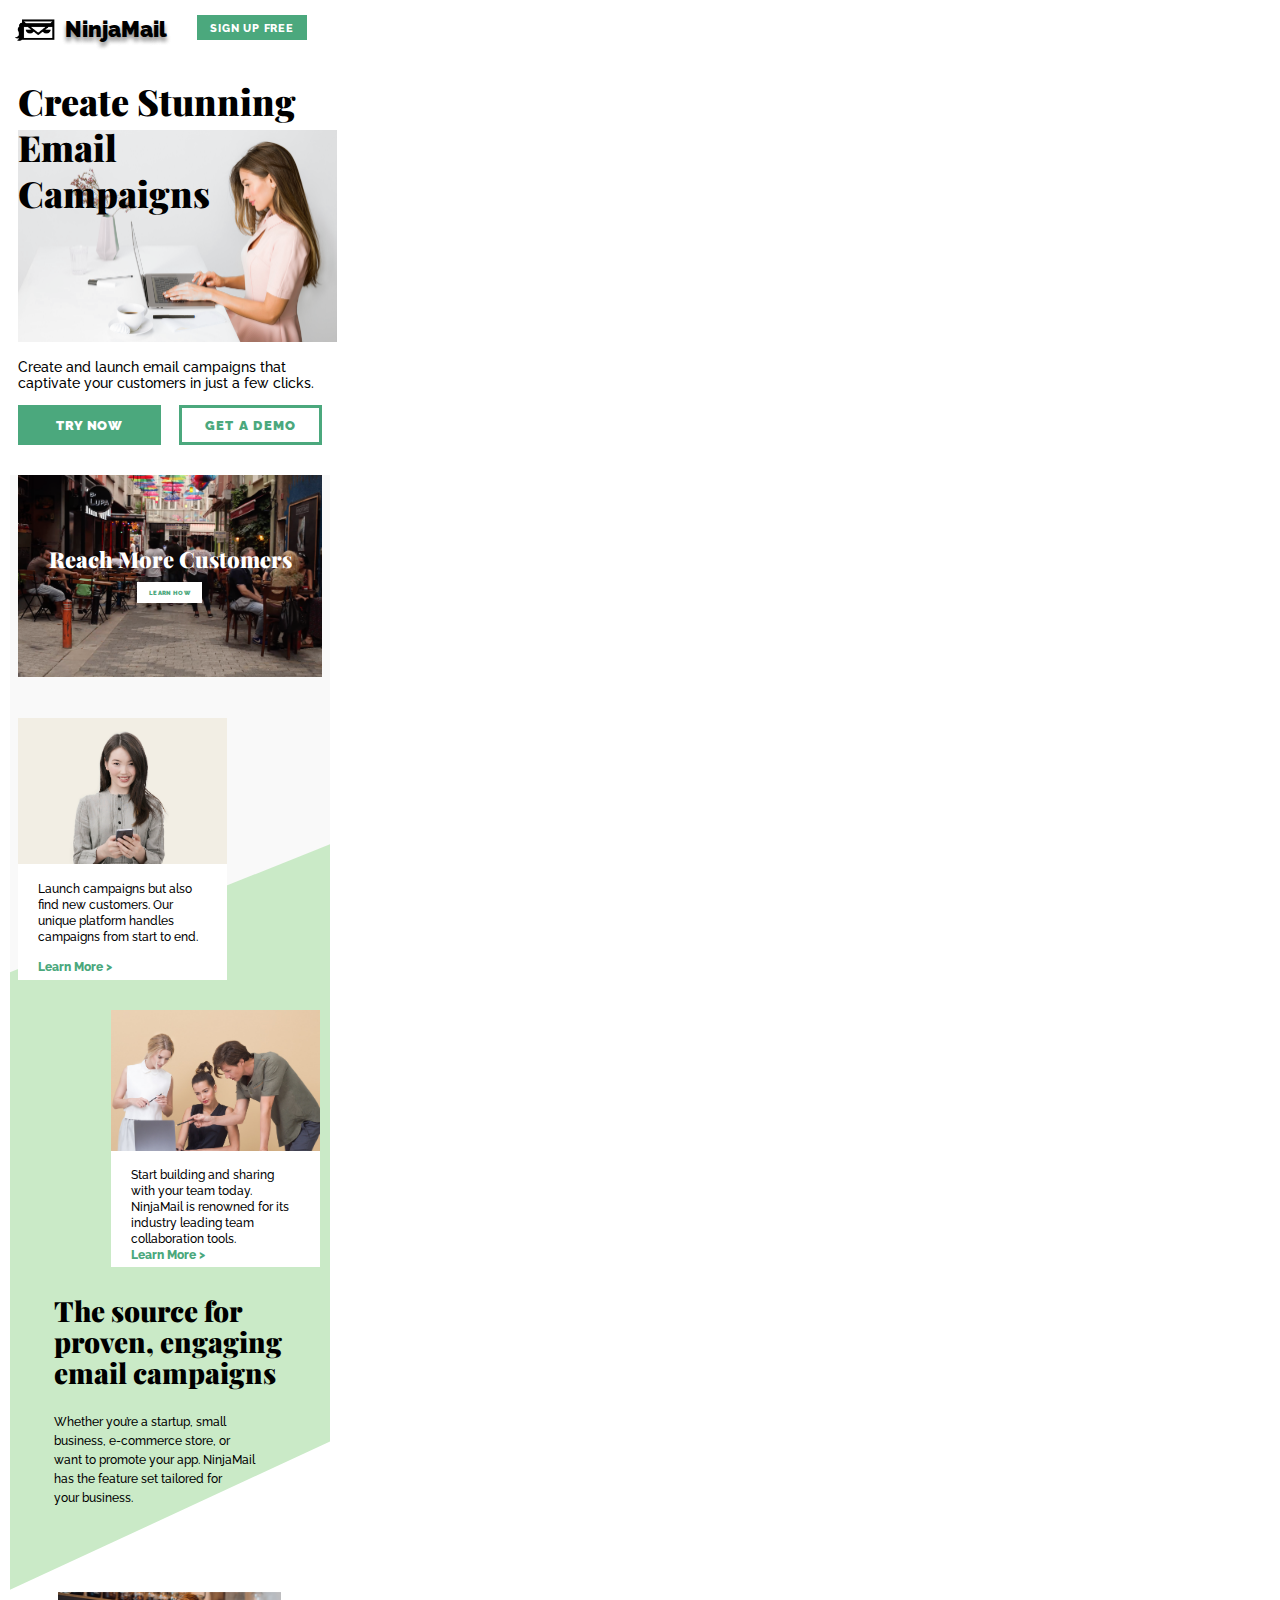
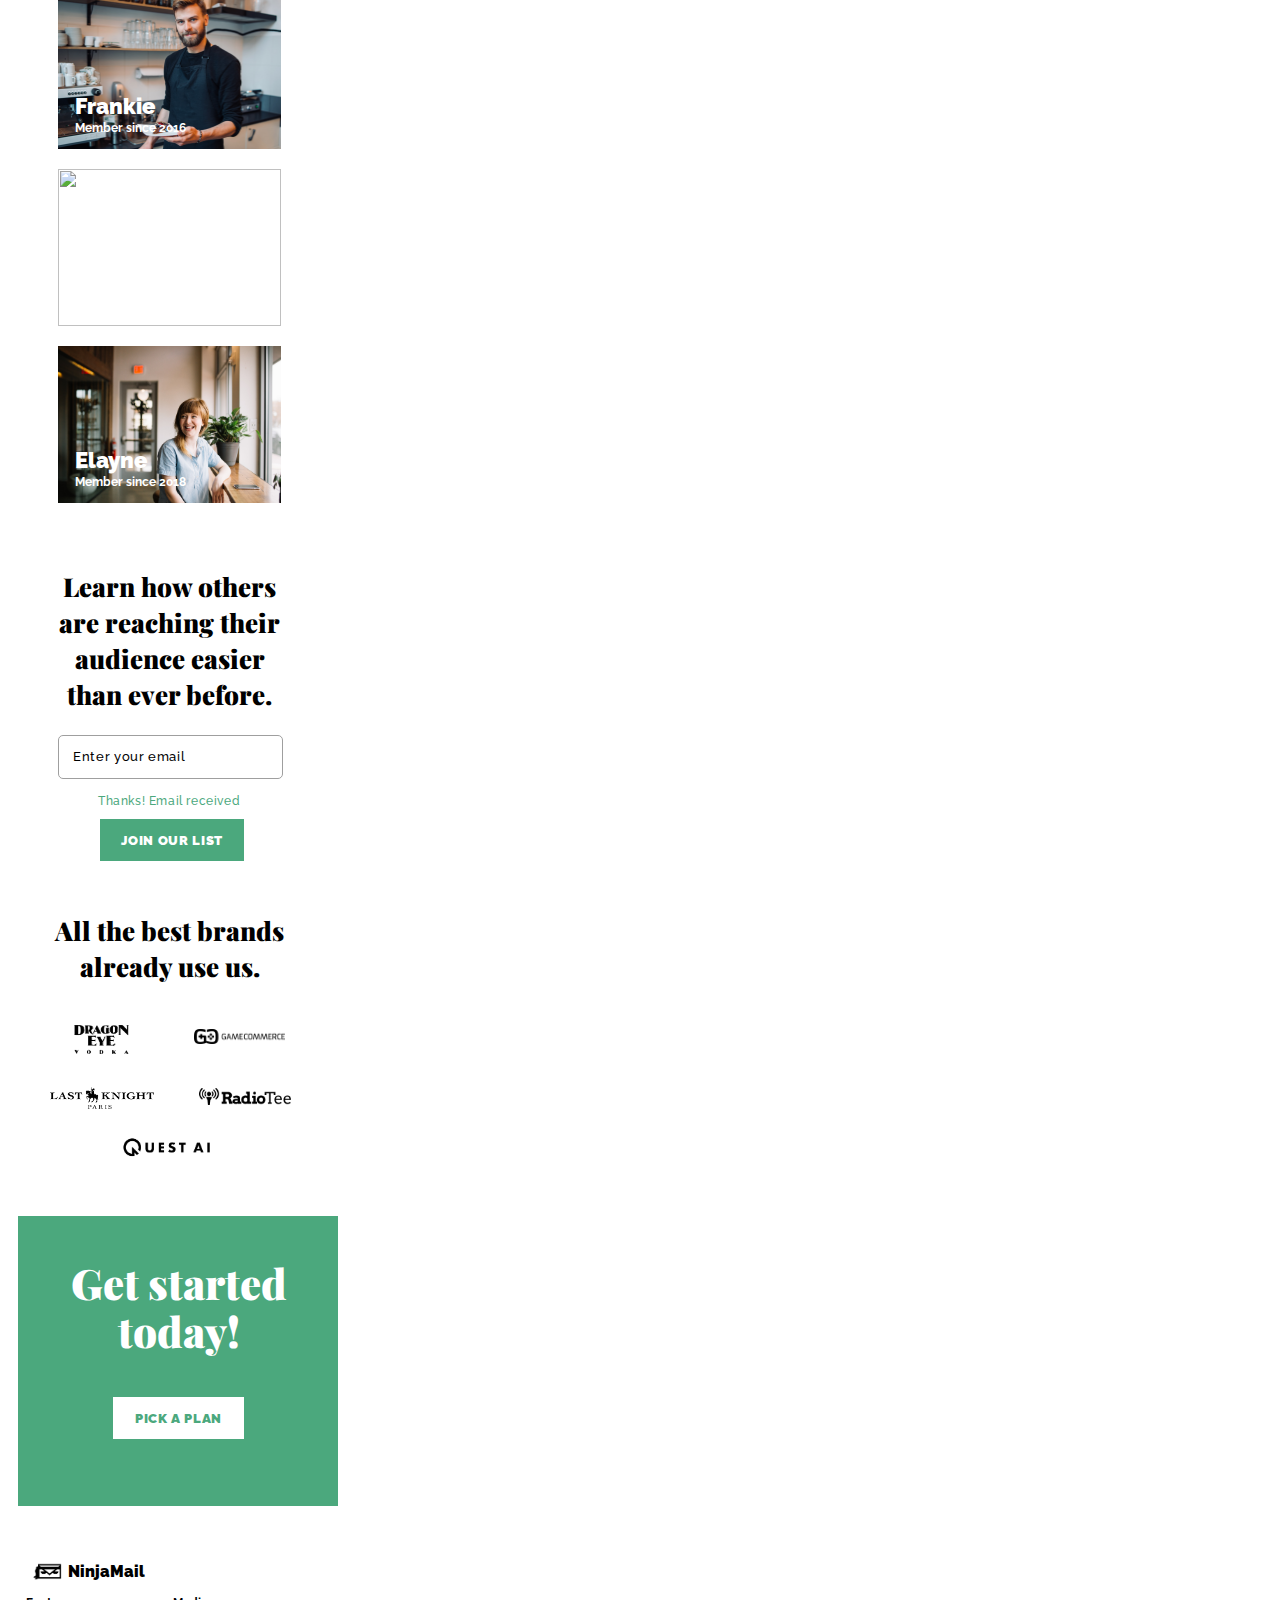
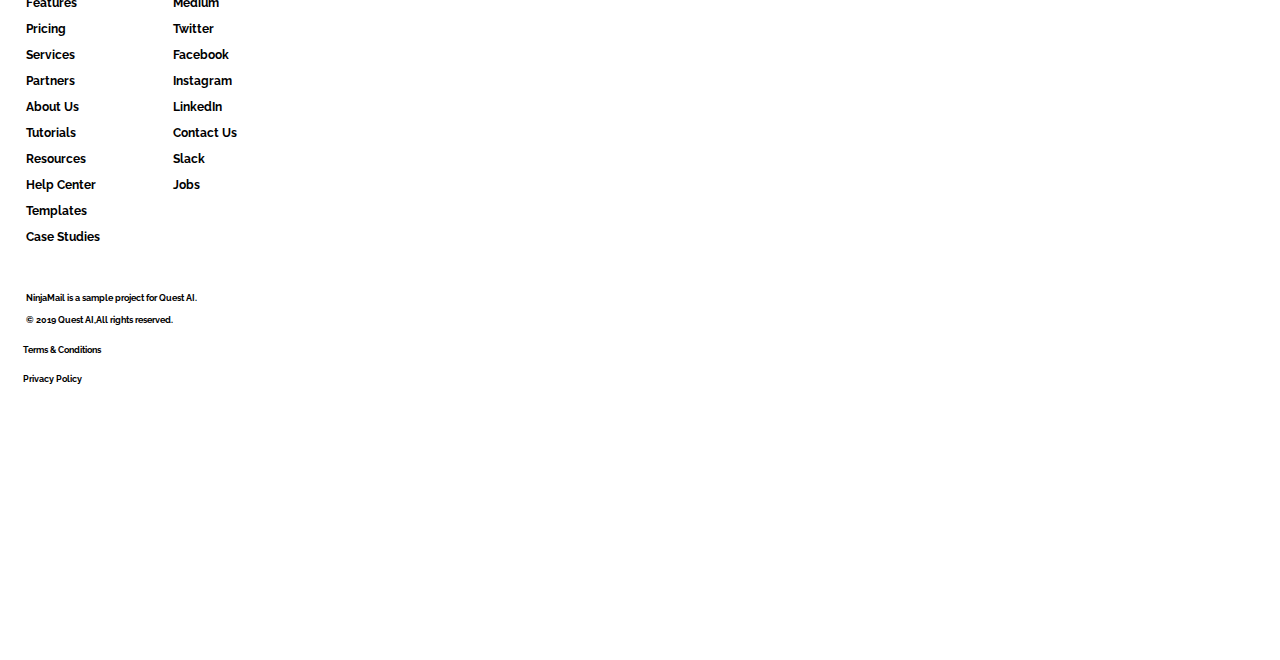
==== commit dbd5334f: "Add files via upload" ====
--- a/index.html
+++ b/index.html
@@ -27,16 +27,16 @@
         </div>
         <!--
         <div class="bg_3">
-            <img class="bg_3_slash" src="C:\Users\demid\OneDrive\Рабочий стол\Web1\images\df1221f166877eedfc1c0fb5801493e2.png">
+            <img class="bg_3_slash" src=".\images\df1221f166877eedfc1c0fb5801493e2.png">
         </div>
         <div class="bg_4">
-            <img class="bg_4_slash" src="C:\Users\demid\OneDrive\Рабочий стол\Web1\images\72625f02ebaa320065e9593a1d738397.png">
+            <img class="bg_4_slash" src=".\images\72625f02ebaa320065e9593a1d738397.png">
         </div> 
         -->
     </div>
     <header id = "header_section">
         <nav>
-            <img class="mail_logo" src="C:\Users\demid\OneDrive\Рабочий стол\Web1\images\53b16e9c9138f867a828189389cfc8e7.png">
+            <img class="mail_logo" src=".\images\53b16e9c9138f867a828189389cfc8e7.png">
             <h2 class="index_text">NinjaMail</h2>
             <button class="SignUp_Btn">
                 <a class="SignUp_Btn_text" href="#">SIGN UP FREE</a>
@@ -46,7 +46,7 @@
     <main id = "main_section">
         <container class="container_1">
             <h2 class="h2_text1">Create Stunning<br>Email<br>Campaigns</h2>
-            <img class="big_img1" src="C:\Users\demid\OneDrive\Рабочий стол\Web1\images\b3dfbfcf0e383318c4d1ece066278c09.png">
+            <img class="big_img1" src=".\images\b3dfbfcf0e383318c4d1ece066278c09.png">
             <p class="a_text1">Create and launch email campaigns that<br>captivate your customers in just a few clicks.</p>
             <button class="Try_Now_Btn">
                 <a class="try_text">TRY NOW</a>
@@ -56,18 +56,18 @@
             </button>
         </container>
         <div>
-            <img class="big_img2" src="C:\Users\demid\OneDrive\Рабочий стол\Web1\images\1344684045c78c309cb12f283a9b0562.png">
+            <img class="big_img2" src=".\images\1344684045c78c309cb12f283a9b0562.png">
             <h2 class = "h2_text2">Reach More Customers</h2>
             <button class="Learn_Btn">
                 <a class="learn_text" href="#">LEARN HOW</a>
             </button>
         </div>
-        <img class="normal_img1" src="C:\Users\demid\OneDrive\Рабочий стол\Web1\images\92e4756c344178a7d2c96accb88468dc.png">
+        <img class="normal_img1" src=".\images\92e4756c344178a7d2c96accb88468dc.png">
         <div id="rectangle1">
             <p class="launch_text">Launch campaigns but also find new customers. Our unique platform handles campaigns from start to end.</p>
             <p class ="learn_text2" href="#">Learn More ></p>
         </div>
-        <img class="normal_img2" src="C:\Users\demid\OneDrive\Рабочий стол\Web1\images\69b0d96c771db28d27924175496c0831.png">
+        <img class="normal_img2" src=".\images\69b0d96c771db28d27924175496c0831.png">
         <div id="rectangle2">
             <p class="start_text">Start building and sharing<br>with your team today.<br>NinjaMail is renowned for its<br>industry leading team<br>collaboration tools.</p>
             <p class ="learn_text2">Learn More ></p>
@@ -78,19 +78,19 @@
         <div class="box_name1">
         <h3 class="name_text1">Frankie</h3>
         <p class ="name_text11">Member since 2016</p>
-        <img class="name_img1" src="C:\Users\demid\OneDrive\Рабочий стол\Web1\images\bdd21e9da94beaeeb6dd4fed495b9c1c.png">
+        <img class="name_img1" src=".\images\bdd21e9da94beaeeb6dd4fed495b9c1c.png">
         </div>
 
         <div class="box_name2">
         <h3 class="name_text2">Camile</h3>
         <p class="name_text22">Member since 2012</p>
-        <img class="name_img2" src="C:\Users\demid\OneDrive\Рабочий стол\Web1\images\61efa0e5af309c0ec33c3593082563c4.png">
+        <img class="name_img2" src=".\images\61efa0e5af309c0ec33c3593082563c4.png">
         </div>
 
         <div class="box_name3">
         <h3 class="name_text3">Elayne</h3>
         <p class="name_text33">Member since 2018</p>
-        <img class="name_img3" src="C:\Users\demid\OneDrive\Рабочий стол\Web1\images\34577e3c8e8d36f757b75d76debb2881.png">
+        <img class="name_img3" src=".\images\34577e3c8e8d36f757b75d76debb2881.png">
         </div>
 
         <h2 class="learn_text3">Learn how others are reaching their audience easier than ever before.</h2>
@@ -104,11 +104,11 @@
         <h2 class="All_the_best_text">All the best brands already use us.</h2>
 
         <div class="logos">
-            <img class="img_logo1" src="C:\Users\demid\OneDrive\Рабочий стол\Web1\images\1de045020820c2465c45634b07f9c241.png">
-            <img class="img_logo2" src="C:\Users\demid\OneDrive\Рабочий стол\Web1\images\9370ec10ec655c077984883c350bfa0c.png">
-            <img class="img_logo3" src="C:\Users\demid\OneDrive\Рабочий стол\Web1\images\8075a21fc8d3dd753f4ddf57588b5e41.png">
-            <img class="img_logo4" src="C:\Users\demid\OneDrive\Рабочий стол\Web1\images\3fd1ff0ed0270485589100731c2157d3.png">
-            <img class="img_logo5" src="C:\Users\demid\OneDrive\Рабочий стол\Web1\images\c6bd227cc63b3fc267bd66f6fb44617b.png">
+            <img class="img_logo1" src=".\images\1de045020820c2465c45634b07f9c241.png">
+            <img class="img_logo2" src=".\images\9370ec10ec655c077984883c350bfa0c.png">
+            <img class="img_logo3" src=".\images\8075a21fc8d3dd753f4ddf57588b5e41.png">
+            <img class="img_logo4" src=".\images\3fd1ff0ed0270485589100731c2157d3.png">
+            <img class="img_logo5" src=".\images\c6bd227cc63b3fc267bd66f6fb44617b.png">
             </div>
         </div>
 
@@ -122,7 +122,7 @@
 
     <footer id = "footer_section">
         <div class="ninjamail_div">
-            <img class="mail_logo_2" src="C:\Users\demid\OneDrive\Рабочий стол\Web1\images\53b16e9c9138f867a828189389cfc8e7.png">
+            <img class="mail_logo_2" src=".\images\53b16e9c9138f867a828189389cfc8e7.png">
             <h2 class="ninjamail_text">NinjaMail</h2>
         </div>
         <div class="Footer_links">
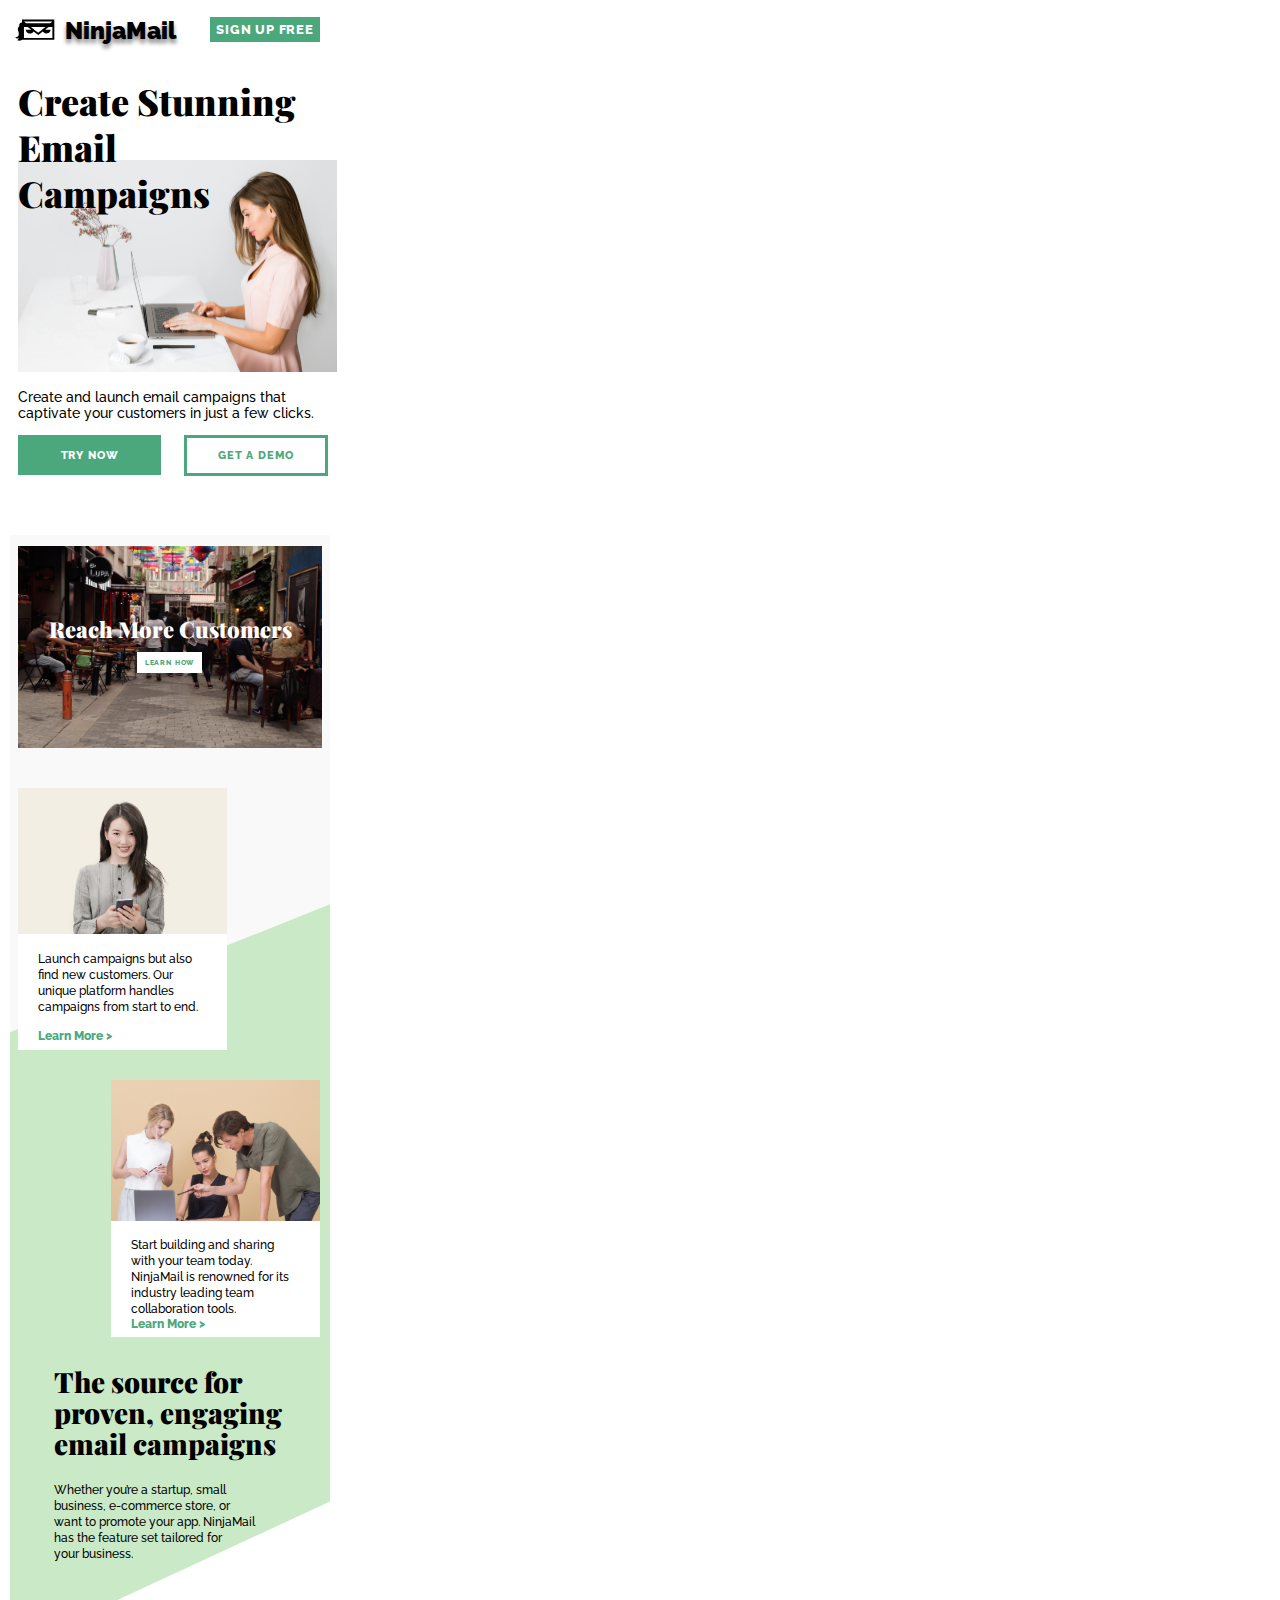
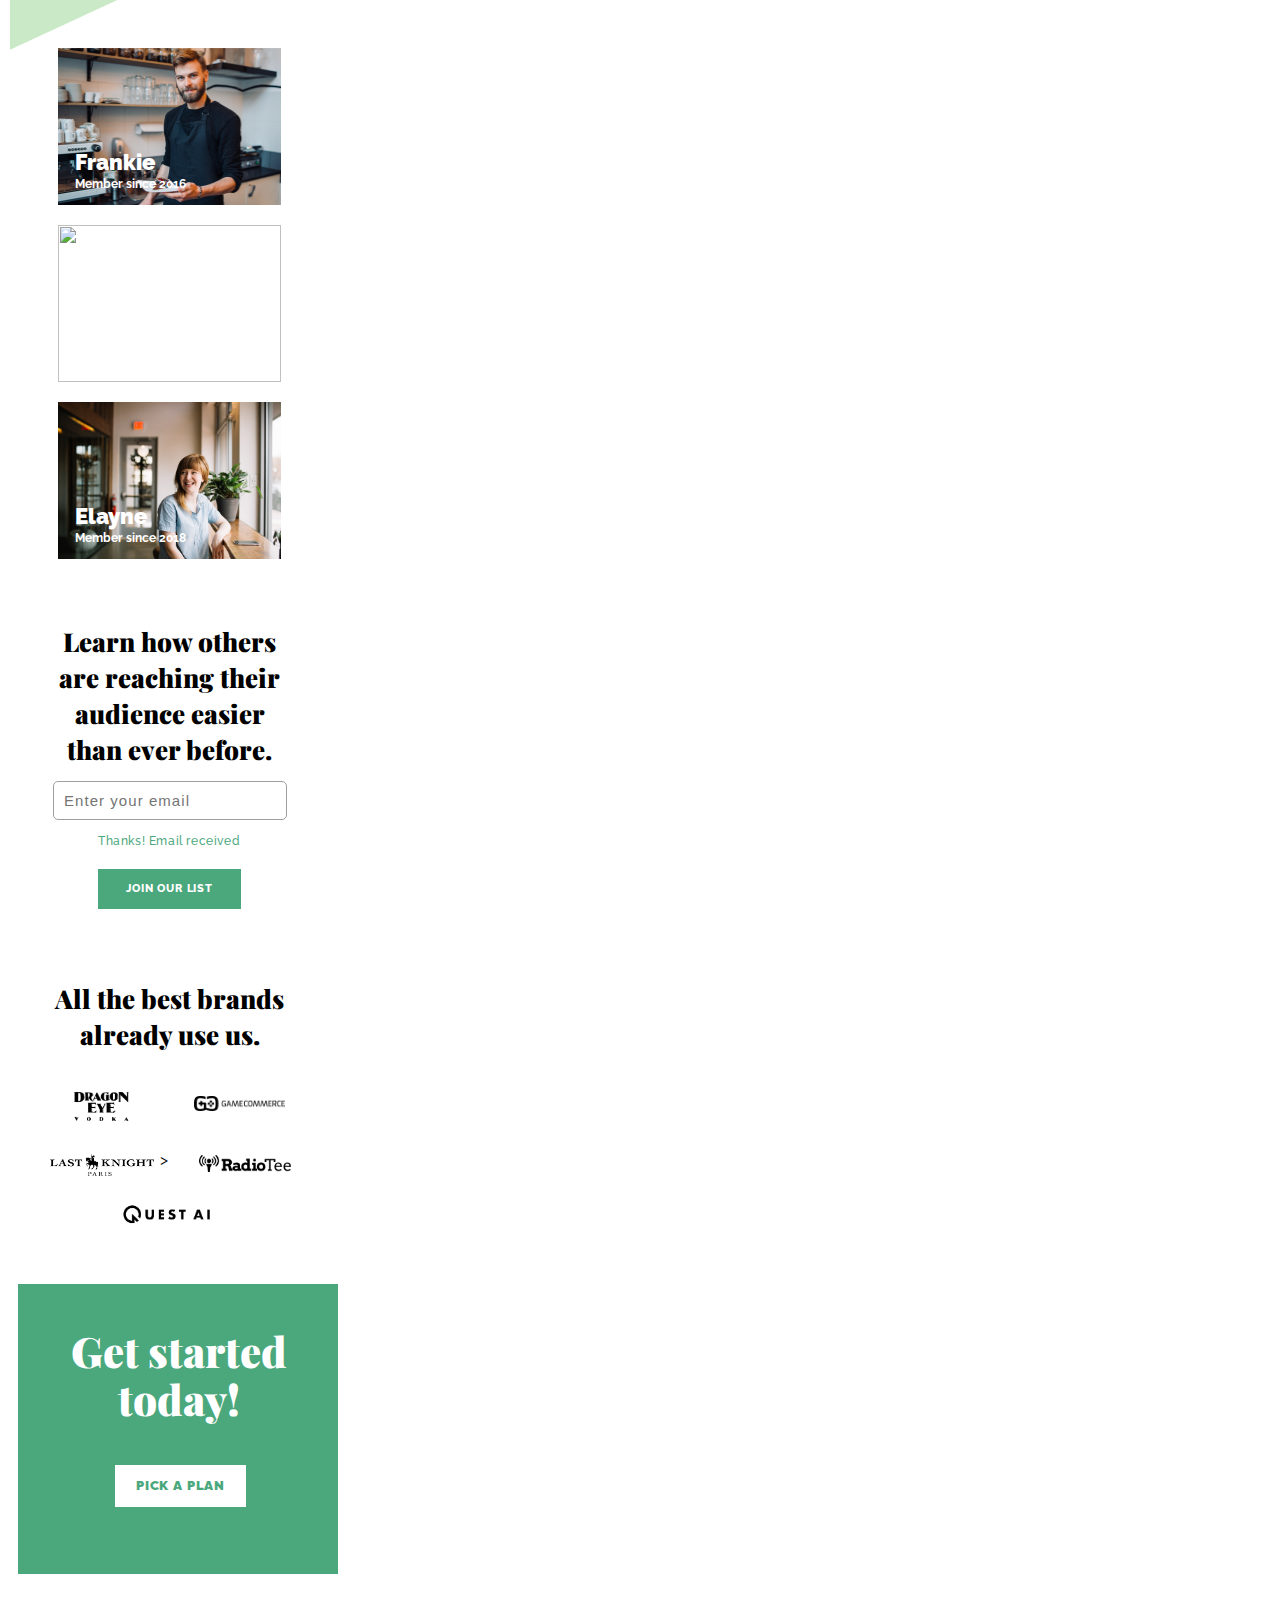
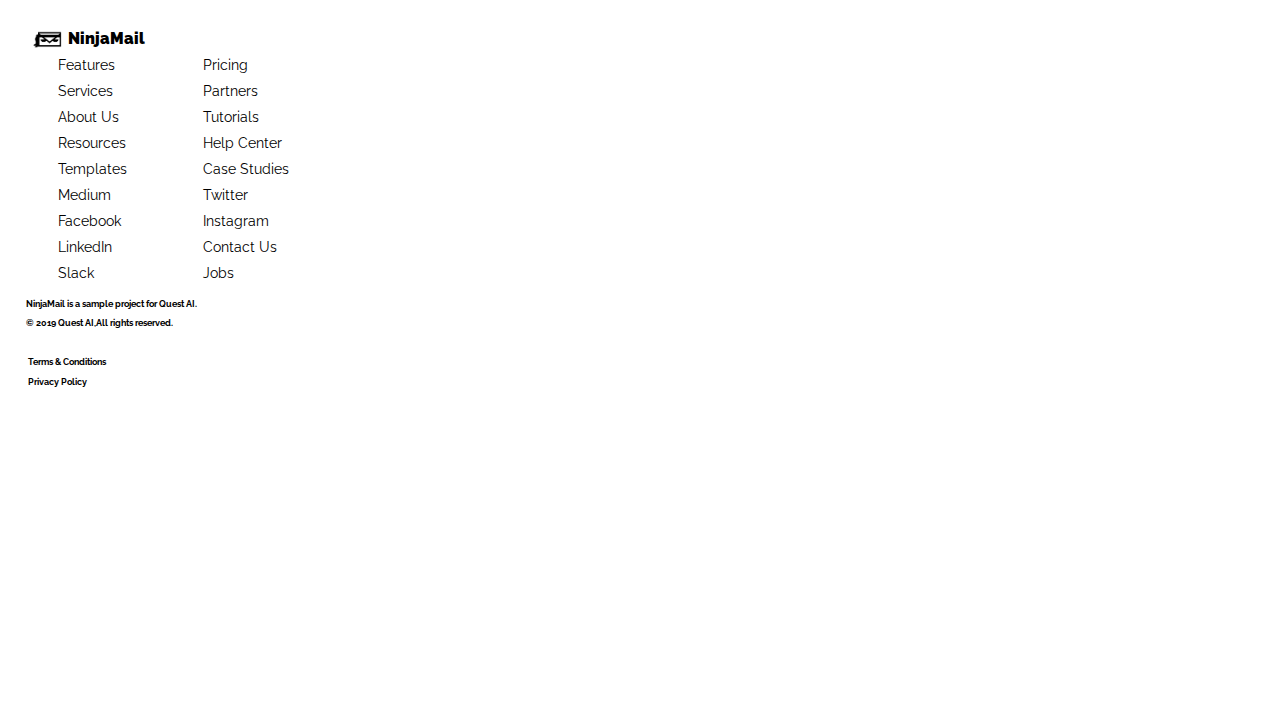
==== commit 03cb6638: "grid, forms and links" ====
--- a/index.html
+++ b/index.html
@@ -4,7 +4,7 @@
     <meta charset="UTF-8">
     <meta name="viewport" content="width=device-width, initial-scale=1.0">
     <title>Index</title>
-    <link rel="stylesheet" href="style.css">
+    <link rel="stylesheet" href="CSS/style.css">
     <link rel="preconnect" href="https://fonts.googleapis.com">
     <link rel="preconnect" href="https://fonts.gstatic.com" crossorigin>
     <link href="https://fonts.googleapis.com/css2?family=Raleway:ital,wght@0,500;0,900;1,800&display=swap" rel="stylesheet">
@@ -18,6 +18,134 @@
     <link href="https://fonts.googleapis.com/css2?family=Playfair+Display:ital,wght@0,400;0,500;0,600;0,700;0,800;0,900;1,400;1,500;1,600;1,700;1,800;1,900&family=Raleway:ital,wght@0,100;0,200;0,300;0,400;0,500;0,600;0,700;0,800;0,900;1,100;1,200;1,300;1,400;1,500;1,600;1,700;1,800;1,900&display=swap" rel="stylesheet">
 </head>
 <body>
+    <header id = "header_section">
+        <nav>
+            <img class="mail_logo" src=".\images\53b16e9c9138f867a828189389cfc8e7.svg">
+            <h2 class="index_text">NinjaMail</h2>
+            <a class="SignUp_Btn_text" href="#">SIGN UP FREE</a>
+        </nav>
+    </header>  
+    <main id = "main_section">
+        <container class="BG_stuff">
+            <div class="bg_1"></div>
+            <div class="bg_2">
+                <svg xmlns="http://www.w3.org/2000/svg" width="320" height="802" viewBox="0 0 320 802" fill="none">
+                    <path d="M-63.5569 179.808L385.464 0.00500488V593.25L-63.5569 801.281V179.808Z" fill="#CAEAC7"/>
+                </svg>
+            </div>
+            <!--<div class="bg_3">
+                <img class="bg_3_slash" src=".\images\df1221f166877eedfc1c0fb5801493e2.png">
+            </div>
+            <div class="bg_4">
+                <img class="bg_4_slash" src=".\images\72625f02ebaa320065e9593a1d738397.png">
+            </div> 
+            -->
+        </container>
+        <container class="container_1">
+            <h2 class="h2_text1">Create Stunning Email<br>Campaigns</h2>
+            <img class="big_img1" src=".\images\b3dfbfcf0e383318c4d1ece066278c09.png">
+            <p class="a_text1">Create and launch email campaigns that captivate your customers in just a few clicks.</p>
+            <a class="try_text" href="#">TRY NOW</a>
+            <a class="demo_text" href="#">GET A DEMO</a>
+            <div>
+                <img class="big_img2" src=".\images\1344684045c78c309cb12f283a9b0562.png">
+                <h2 class = "h2_text2">Reach More Customers</h2>
+                <a class="learn_text" href="#">LEARN HOW</a>
+            </div>
+        </container>
+        <container class="container_2">
+            <div>
+                <img class="normal_img1" src=".\images\92e4756c344178a7d2c96accb88468dc.png">
+                <div id="rectangle1">
+                    <p class="launch_text">Launch campaigns but also find new customers. Our unique platform handles campaigns from start to end.</p>
+                    <a class ="learn_text2" href="#">Learn More ></a>
+                </div>
+            </div>
+            <div>
+                <img class="normal_img2" src=".\images\69b0d96c771db28d27924175496c0831.png">
+                <div id="rectangle2">
+                    <p class="start_text">Start building and sharing<br>with your team today.<br>NinjaMail is renowned for its<br>industry leading team<br>collaboration tools.</p>
+                    <a class ="learn_text2" href="#">Learn More ></a>
+                </div>
+            </div>
+            <h2 class="the_source_text">The source for<br>proven, engaging<br>email campaigns</h2>
+            <p class ="whether_text">Whether you’re a startup, small<br>business, e-commerce store, or<br>want to promote your app. NinjaMail<br>has the feature set tailored for<br>your business. </p>
+        </container>
+        <container class="container_3">
+            <div class="box_name1">
+                <h3 class="name_text1">Frankie</h3>
+                <p class ="name_text11">Member since 2016</p>
+                <img class="name_img1" src=".\images\bdd21e9da94beaeeb6dd4fed495b9c1c.png">
+            </div>
+            <div class="box_name2">
+                <h3 class="name_text2">Camile</h3>
+                <p class="name_text22">Member since 2012</p>
+                <img class="name_img2" src=".\images\61efa0e5af309c0ec33c3593082563c4.png">
+            </div>
+            <div class="box_name3">
+                <h3 class="name_text3">Elayne</h3>
+                <p class="name_text33">Member since 2018</p>
+                <img class="name_img3" src=".\images\34577e3c8e8d36f757b75d76debb2881.png">
+            </div>
+            <h2 class="learn_text3">Learn how others are reaching their audience easier than ever before.</h2>
+            <form action="//httpbin.org/post" method="post">
+                <div class="action">
+                    <input id="form_4_input" name="email" type="text" placeholder="Enter your email" nameemail"
+                        required>
+                </div>
+            </form>
+            <a class="thanks_text">Thanks! Email received</a>>
+            <a class="Join_text" href="#">JOIN OUR LIST</a>
+            <h2 class="All_the_best_text">All the best brands already use us.</h2>
+            <div class="logos">
+                <img class="img_logo1" src=".\images\1de045020820c2465c45634b07f9c241.png">
+                <img class="img_logo2" src=".\images\9370ec10ec655c077984883c350bfa0c.png">
+                <img class="img_logo3" src=".\images\8075a21fc8d3dd753f4ddf57588b5e41.png">
+                <img class="img_logo4" src=".\images\3fd1ff0ed0270485589100731c2157d3.png">
+                <img class="img_logo5" src=".\images\c6bd227cc63b3fc267bd66f6fb44617b.png">
+            </div>
+            <section class="green_box">
+                <h2 class="get_text">Get started today!</h2>
+                <a class="pick_text" href="#">PICK A PLAN</a>
+            </section>
+        </container>
+    </main>
+    <footer id = "footer_section">
+        <img class="mail_logo_2" src=".\images\53b16e9c9138f867a828189389cfc8e7.png">
+        <h2 class="ninjamail_text">NinjaMail</h2>
+        <div>
+            <ul class="columns" data-columns="2">
+                <li>Features</li>
+                <li>Pricing</li>
+                <li>Services</li>
+                <li>Partners</li>
+                <li>About Us</li>
+                <li>Tutorials</li>
+                <li>Resources</li>
+                <li>Help Center</li>
+                <li>Templates</li>
+                <li>Case Studies</li>
+                <li>Medium</li>
+                <li>Twitter</li>
+                <li>Facebook</li>
+                <li>Instagram</li>
+                <li>LinkedIn</li>
+                <li>Contact Us</li>
+                <li>Slack</li>
+                <li>Jobs</li>
+            </ul>
+        </div>
+        <p class="quest_text">NinjaMail is a sample project for Quest AI.<br>© 2019 Quest AI,All rights reserved.</p>
+        <section class="final_text">
+            <p>Terms & Conditions</p>
+            <p>Privacy Policy</p>
+        </section>
+    </footer>
+</body>
+</html>
+
+
+    <!--
     <div class="BG_stuff">
         <div class="bg_1"></div>
         <div class="bg_2">
@@ -25,134 +153,11 @@
                 <path d="M-63.5569 179.808L385.464 0.00500488V593.25L-63.5569 801.281V179.808Z" fill="#CAEAC7"/>
             </svg>
         </div>
-        <!--
         <div class="bg_3">
             <img class="bg_3_slash" src=".\images\df1221f166877eedfc1c0fb5801493e2.png">
         </div>
         <div class="bg_4">
             <img class="bg_4_slash" src=".\images\72625f02ebaa320065e9593a1d738397.png">
         </div> 
-        -->
-    </div>
-    <header id = "header_section">
-        <nav>
-            <img class="mail_logo" src=".\images\53b16e9c9138f867a828189389cfc8e7.png">
-            <h2 class="index_text">NinjaMail</h2>
-            <button class="SignUp_Btn">
-                <a class="SignUp_Btn_text" href="#">SIGN UP FREE</a>
-            </button>
-        </nav>
-    </header>   
-    <main id = "main_section">
-        <container class="container_1">
-            <h2 class="h2_text1">Create Stunning<br>Email<br>Campaigns</h2>
-            <img class="big_img1" src=".\images\b3dfbfcf0e383318c4d1ece066278c09.png">
-            <p class="a_text1">Create and launch email campaigns that<br>captivate your customers in just a few clicks.</p>
-            <button class="Try_Now_Btn">
-                <a class="try_text">TRY NOW</a>
-            </button>
-            <button class="Get_Demo_Btn" href="#">
-                <a class="demo_text">GET A DEMO</a>
-            </button>
-        </container>
-        <div>
-            <img class="big_img2" src=".\images\1344684045c78c309cb12f283a9b0562.png">
-            <h2 class = "h2_text2">Reach More Customers</h2>
-            <button class="Learn_Btn">
-                <a class="learn_text" href="#">LEARN HOW</a>
-            </button>
-        </div>
-        <img class="normal_img1" src=".\images\92e4756c344178a7d2c96accb88468dc.png">
-        <div id="rectangle1">
-            <p class="launch_text">Launch campaigns but also find new customers. Our unique platform handles campaigns from start to end.</p>
-            <p class ="learn_text2" href="#">Learn More ></p>
-        </div>
-        <img class="normal_img2" src=".\images\69b0d96c771db28d27924175496c0831.png">
-        <div id="rectangle2">
-            <p class="start_text">Start building and sharing<br>with your team today.<br>NinjaMail is renowned for its<br>industry leading team<br>collaboration tools.</p>
-            <p class ="learn_text2">Learn More ></p>
-        </div>
-        <h2 class="the_source_text">The source for<br>proven, engaging<br>email campaigns</h2>
-        <a class ="whether_text">Whether you’re a startup, small<br>business, e-commerce store, or<br>want to promote your app. NinjaMail<br>has the feature set tailored for<br>your business. </a>
-
-        <div class="box_name1">
-        <h3 class="name_text1">Frankie</h3>
-        <p class ="name_text11">Member since 2016</p>
-        <img class="name_img1" src=".\images\bdd21e9da94beaeeb6dd4fed495b9c1c.png">
-        </div>
-
-        <div class="box_name2">
-        <h3 class="name_text2">Camile</h3>
-        <p class="name_text22">Member since 2012</p>
-        <img class="name_img2" src=".\images\61efa0e5af309c0ec33c3593082563c4.png">
-        </div>
-
-        <div class="box_name3">
-        <h3 class="name_text3">Elayne</h3>
-        <p class="name_text33">Member since 2018</p>
-        <img class="name_img3" src=".\images\34577e3c8e8d36f757b75d76debb2881.png">
-        </div>
-
-        <h2 class="learn_text3">Learn how others are reaching their audience easier than ever before.</h2>
-        <div class="email_input_box">
-            <p class="EnterEmail">Enter your email</p>
-        </div>
-        <a class="thanks_text">Thanks! Email received</a>
-        <button class="Join_Btn">
-            <a class="Join_text" href="#">JOIN OUR LIST</a>
-        </button>
-        <h2 class="All_the_best_text">All the best brands already use us.</h2>
-
-        <div class="logos">
-            <img class="img_logo1" src=".\images\1de045020820c2465c45634b07f9c241.png">
-            <img class="img_logo2" src=".\images\9370ec10ec655c077984883c350bfa0c.png">
-            <img class="img_logo3" src=".\images\8075a21fc8d3dd753f4ddf57588b5e41.png">
-            <img class="img_logo4" src=".\images\3fd1ff0ed0270485589100731c2157d3.png">
-            <img class="img_logo5" src=".\images\c6bd227cc63b3fc267bd66f6fb44617b.png">
-            </div>
-        </div>
-
-        <section class="green_box">
-            <h2 class="get_text">Get started today!</h2>
-            <button class="pick_btn">
-                <a class="pick_text">PICK A PLAN</a>
-            </button>
-        </section>
-    </main>
-
-    <footer id = "footer_section">
-        <div class="ninjamail_div">
-            <img class="mail_logo_2" src=".\images\53b16e9c9138f867a828189389cfc8e7.png">
-            <h2 class="ninjamail_text">NinjaMail</h2>
-        </div>
-        <div class="Footer_links">
-            <a>Features</a>
-            <p>Pricing</p>
-            <p>Services</p>
-            <p>Partners</p>
-            <p>About Us</p>
-            <p>Tutorials</p>
-            <p>Resources</p>
-            <p>Help Center</p>
-            <p>Templates</p>
-            <p>Case Studies</p>
-            <section class="left_links">
-                <p>Medium</p>
-                <p>Twitter</p>
-                <p>Facebook</p>
-                <p>Instagram</p>
-                <p>LinkedIn</p>
-                <p>Contact Us</p>
-                <p>Slack</p>
-                <p>Jobs</p>
-            </section>
-        </div>
-        
-        <a class="quest_text">NinjaMail is a sample project for Quest AI.<br>© 2019 Quest AI,All rights reserved.</a>
-        <section class="final_text">
-            <a>Terms & Conditions</a>
-            <p>Privacy Policy</p>
-        </section>
-    </footer>
-</body>
-</html>+    <div>
+    -->--- a/CSS/style.css
+++ b/CSS/style.css
@@ -0,0 +1,876 @@
+body{
+    font-family: 'Raleway', sans-serif;
+    padding: 10px;
+    max-width: 320px;
+}
+
+
+#header_section{
+    width: 320px;
+    height: 30px;
+}
+
+.container_1{
+    width: 320px;
+    height: 537px;
+    flex-shrink: 0;
+}
+
+.mail_logo{
+    width: 84px;
+    height: 42px;
+    flex-shrink: 0;
+
+    position: absolute; 
+    top: 11px; 
+    left: -6px;
+}
+
+.index_text{
+    color: #000;
+    text-shadow: 0px 4px 4px rgba(0, 0, 0, 0.25), 0px 4px 4px rgba(0, 0, 0, 0.25);
+    font-family: Raleway;
+    font-size: 1,375rem;
+    font-style: normal;
+    font-weight: 900;
+    line-height: 26px; /* 118.182% */
+
+    
+    position: absolute;
+    left: 65.05px;
+    top: -2px;
+}
+
+.SignUp_Btn_text{
+    width: 110px;
+    height: 25px;
+    flex-shrink: 0;
+    border-style: none;
+    background: #4BA87D;
+
+    position: absolute; 
+    left: 210px;
+    top: 17px;
+
+    display: flex;
+    align-items: center;
+    justify-content: center;
+
+    color: #FFF;
+    text-decoration: none;
+    text-align: center;
+    vertical-align: middle;
+    font-family: Raleway;
+    font-size: 13px;
+    font-style: normal;
+    font-weight: 800;
+    line-height: 13px; /* 118.182% */
+    letter-spacing: 0.825px;
+}
+
+.h2_text1{
+    width: 320px;
+
+    position:relative ;
+
+    color: #000;
+
+    font-family: Playfair Display;
+    font-size: 36px;
+    font-style: normal;
+    font-weight: 900;
+    line-height: 46px; /* 127.778% */
+}
+
+.big_img1{
+    border-top: 16px solid white;
+    border-bottom: 27px solid white; 
+    border-left: 13px solid white;
+    border-right: 5.6px solid white;
+
+    position: relative;
+    top: -102px;
+    right: 12.65px;
+    z-index: -1;
+
+    width: 318.246px;
+    height: 212.289px;
+    flex-shrink: 0;
+}
+
+.a_text1{
+    width: 320px;
+
+    font-size: 14px;
+    font-style: normal;
+    font-weight: 500;
+    line-height: 16px; /* 114.286% */
+
+    position: relative;
+    bottom: 130px;
+}
+
+.try_text{
+    position: relative; 
+    left: 0px;
+    top: -130px;
+
+    width: 143px;
+    height: 40px;
+    flex-shrink: 0;
+    border-style: none;
+    background: #4BA87D;
+
+    display: flex;
+    align-items: center;
+    justify-content: center;
+
+    color: #FFF;
+    text-decoration: none;
+    text-align: center;
+    vertical-align: middle;
+    font-family: Raleway;
+    font-size: 11px;
+    font-style: normal;
+    font-weight: 800;
+    line-height: 13px; /* 118.182% */
+    letter-spacing: 0.825px;
+}
+
+.demo_text{
+    width: 137.55px;
+    height: 34.55px;
+    flex-shrink: 0;
+    border-style: none;
+    background: #FFF;
+
+    border: 3px solid #4BA87D;
+    background: #FFF;
+
+    position: relative; 
+    left: 166px;
+    top: -170px;
+
+    display: flex;
+    align-items: center;
+    justify-content: center;
+
+    color: #4BA87D;
+    text-decoration: none;
+    text-align: center;
+    vertical-align: middle;
+    font-family: Raleway;
+    font-size: 11px;
+    font-style: normal;
+    font-weight: 800;
+    line-height: 13px; /* 118.182% */
+    letter-spacing: 0.825px;
+}
+
+
+.big_img2{
+    width: 304px;
+    height: 202.265px;
+    flex-shrink: 0;
+
+    position: relative; 
+    bottom:100px;
+}
+.h2_text2{
+    width: 260px;
+
+    color: white;
+    font-family: Playfair Display;
+    font-size: 22px;
+    font-style: normal;
+    font-weight: 900;
+    line-height: 29px; /* 131.818% */
+
+    position: relative;
+    bottom: 255px;
+    left: 31px;
+}
+
+.learn_text{
+
+    position: relative;
+    left: 119px;
+    bottom: 265px;
+
+    width: 65px;
+    height: 21px;
+    flex-shrink: 0;
+    border-style: none;
+    background: #FFF;
+
+    display: flex;
+    align-items: center;
+    justify-content: center;
+
+    color: #4BA87D;
+    text-decoration: none;
+    text-align: center;
+    vertical-align: middle;
+    font-family: Raleway;
+    font-size: 7px;
+    font-style: normal;
+    font-weight: 800;
+    line-height: 7px; /* 118.182% */
+    letter-spacing: 0.825px;
+}
+.normal_img1{
+    object-fit: cover;
+    width: 209px;
+    height: 160px;
+
+    position: relative;
+    bottom: 150px;
+}
+
+.launch_text{
+    width: 164px;
+    height: 79px;
+    flex-shrink: 0;
+    color: #000;
+    font-family: Raleway;
+    font-size: 12px;
+    font-style: normal;
+    font-weight: 500;
+    line-height: 16px; /* 133.333% */
+
+    position: relative;
+    left: 20px;
+    top: 17px;
+}
+
+#rectangle1{
+    width: 209px;
+    height: 116px;
+    flex-shrink: 0;
+    background: white;
+
+    position: relative;
+    bottom: 180px;
+}
+
+.learn_text2{
+    color: #4BA87D;
+
+    font-family: Raleway;
+    font-size: 12px;
+    font-style: normal;
+    font-weight: 800;
+    line-height: 14px; /* 116.667% */
+    text-decoration: none;
+
+    position: relative;
+    left: 20px;
+}
+
+#rectangle2{
+    width: 209px;
+    height: 116px;
+    flex-shrink: 0;
+    background: white;
+
+    position: relative;
+    bottom: 185px;
+    left: 93px;
+}
+
+.normal_img2{
+    object-fit: cover;
+    width: 209px;
+    height: 160px;
+
+    position: relative;
+    bottom: 150px;
+    left: 93px;
+}
+
+.start_text{
+    color: #000;
+
+    font-family: Raleway;
+    font-size: 12px;
+    font-style: normal;
+    font-weight: 500;
+    line-height: 16px; /* 133.333% */
+
+    position: relative;
+    left: 20px;
+    top: 16px;
+}
+
+.the_source_text{
+    color: #000;
+    font-family: Playfair Display;
+    font-size: 28px;
+    font-style: normal;
+    font-weight: 900;
+    line-height: 31px; /* 110.714% */
+
+    position: relative;
+    left: 36px;
+    bottom: 180px;
+}
+
+.whether_text{
+    color: #000;
+    font-family: Raleway;
+    font-size: 12px;
+    font-style: normal;
+    font-weight: 500;
+    line-height: 16px; /* 133.333% */
+
+    position: relative;
+    left: 36px;
+    bottom: 180px;
+}
+
+.box_name1{
+    position: relative;
+    left: 40px;
+    bottom: 190px;
+}
+
+.name_text1{
+    color: white;
+    font-family: Raleway;
+    font-size: 22px;
+    font-style: normal;
+    font-weight: 900;
+    line-height: 26px; /* 118.182% */
+
+    position: relative;
+    top: 175px;
+    left: 17px;
+}
+
+.name_text11{
+    color: white;
+
+    font-family: Raleway;
+    font-size: 12px;
+    font-style: normal;
+    font-weight: 700;
+    line-height: 14px; /* 116.667% */
+
+    position: relative;
+    top: 155px;
+    left: 17px;
+}
+
+.name_img1{
+    width: 223px;
+    height: 157px;
+    flex-shrink: 0;
+}
+
+.box_name2{
+    position: relative;
+    left: 40px;
+    bottom: 270px;
+}
+
+.name_text2{
+    color: white;
+    font-family: Raleway;
+    font-size: 22px;
+    font-style: normal;
+    font-weight: 900;
+    line-height: 26px; /* 118.182% */
+
+    position: relative;
+    top: 175px;
+    left: 17px;
+}
+
+.name_text22{
+    color: white;
+
+    font-family: Raleway;
+    font-size: 12px;
+    font-style: normal;
+    font-weight: 700;
+    line-height: 14px; /* 116.667% */
+
+    position: relative;
+    top: 155px;
+    left: 17px;
+}
+
+.name_img2{
+    width: 223px;
+    height: 157px;
+    flex-shrink: 0;
+}
+
+.box_name3{
+    position: relative;
+    left: 40px;
+    bottom: 350px;
+}
+
+.name_text3{
+    color: white;
+    font-family: Raleway;
+    font-size: 22px;
+    font-style: normal;
+    font-weight: 900;
+    line-height: 26px; /* 118.182% */
+
+    position: relative;
+    top: 175px;
+    left: 17px;
+}
+
+.name_text33{
+    color: white;
+
+    font-family: Raleway;
+    font-size: 12px;
+    font-style: normal;
+    font-weight: 700;
+    line-height: 14px; /* 116.667% */
+
+    position: relative;
+    top: 155px;
+    left: 17px;
+}
+
+.name_img3{
+    width: 223px;
+    height: 157px;
+    flex-shrink: 0;
+}
+
+.learn_text3{
+    width: 239px;
+    height: 155px;
+    flex-shrink: 0;
+    
+    color: #000;
+    text-align: center;
+    font-family: Playfair Display;
+    font-size: 26px;
+    font-style: normal;
+    font-weight: 900;
+    line-height: 36px; /* 138.462% */
+
+    position: relative;
+    bottom: 310px;
+    left: 32px;
+}
+
+.email_input_box{
+    width: 223px;
+    height: 42px;
+    flex-shrink: 0;
+
+    border-radius: 5px;
+    border: 1px solid #9F9F9F;
+    background: #FFF;
+
+    position: relative;
+    bottom: 320px;
+    left: 40px;
+}
+
+.EnterEmail{
+    color: #000;
+    font-family: Raleway;
+    font-size: 13px;
+    font-style: normal;
+    font-weight: 500;
+    line-height: 15px; /* 115.385% */
+    letter-spacing: 0.65px;
+
+    position: relative;
+    left: 14px;
+}
+
+.thanks_text{
+    color: #4BA87D;
+    font-family: Raleway;
+    font-size: 12px;
+    font-style: normal;
+    font-weight: 500;
+    line-height: 14px; /* 116.667% */
+    letter-spacing: 0.6px;
+
+    position: relative;
+    left: 80px;
+    bottom: 320px;
+}
+
+.Join_text{
+    position: relative;
+    left: 80px;
+    bottom: 300px;
+
+    width: 143px;
+    height: 40px;
+    flex-shrink: 0;
+    border-style: none;
+    background: #4BA87D;
+
+    display: flex;
+    align-items: center;
+    justify-content: center;
+
+    color: #FFF;
+    text-decoration: none;
+    text-align: center;
+    vertical-align: middle;
+    font-family: Raleway;
+    font-size: 11px;
+    font-style: normal;
+    font-weight: 800;
+    line-height: 13px; /* 118.182% */
+    letter-spacing: 0.825px;
+}
+
+.All_the_best_text{
+    width: 281px;
+    height: 110px;
+    flex-shrink: 0;
+    
+    color: #000;
+    text-align: center;
+    font-family: Playfair Display;
+    font-size: 26px;
+    font-style: normal;
+    font-weight: 900;
+    line-height: 36px; /* 138.462% */
+
+    position: relative;
+    bottom: 250px;
+    left: 11px;
+}
+
+.logos{
+    width: 237px;
+    height: 137px;
+    flex-shrink: 0;
+
+    position: relative;
+    bottom: 270px;
+    left: 32px;
+}
+
+.img_logo1{
+    width: 55px;
+    height: 29px;
+    flex-shrink: 0;
+
+    position: relative;
+    left: 24px;
+}
+
+.img_logo2{
+    width: 91px;
+    height: 15px;
+    flex-shrink: 0;
+
+    position: relative;
+    bottom: 10px;
+    left: 85px;
+}
+
+.img_logo3{
+    width: 104px;
+    height: 22px;
+    flex-shrink: 0;
+
+    position: relative;
+    top: 29px;
+}
+
+.img_logo4{
+    width: 92px;
+    height: 17px;
+    flex-shrink: 0;
+
+    position: relative;
+    left: 41px;
+    top: 25px;
+}
+
+.img_logo5{
+    width: 94px;
+    height: 31px;
+    flex-shrink: 0;
+
+    position: relative;
+    top: 48px;
+    left: 71px;
+}
+
+.green_box{
+    width: 320px;
+    height: 290px;
+    flex-shrink: 0;
+    background: #4BA87D;
+
+    position: relative;
+    bottom: 250px;
+}
+
+.get_text{
+    width: 259px;
+    height: 127px;
+    flex-shrink: 0;
+
+    color: #FFF;
+    text-align: center;
+    font-family: Playfair Display;
+    font-size: 42px;
+    font-style: normal;
+    font-weight: 900;
+    line-height: 48px; /* 114.286% */
+
+    position: relative;
+    left: 31px;
+    top: 43px;
+}
+
+.pick_text{
+    position: relative;
+    left: 97px;
+    top: 19px;
+
+    width: 131px;
+    height: 42px;
+    flex-shrink: 0;
+    border-style: none;
+    background: #FFF;
+
+    display: flex;
+    align-items: center;
+    justify-content: center;
+
+    color: #4BA87D;
+    text-decoration: none;
+    text-align: center;
+    vertical-align: middle;
+    font-family: Raleway;
+    font-size: 13px;
+    font-style: bold;
+    font-weight: 900;
+    line-height: 13px; /* 118.182% */
+    letter-spacing: 0.825px;
+}
+
+footer{
+    width: 320px;
+    height: 486px;
+    flex-shrink: 0;
+
+    position: relative;
+    bottom: 245px;
+}
+
+.ninjamail_div{
+    width: 127.031px;
+    height: 37.269px;
+    flex-shrink: 0;
+}
+
+.mail_logo_2{
+    width: 60px;
+    height: 30px;
+    flex-shrink: 0;
+
+    position: relative;
+    top: 47px;
+}
+
+.ninjamail_text{
+    color: #000;
+    font-family: Raleway;
+    font-size: 16px;
+    font-style: normal;
+    font-weight: 900;
+    line-height: 19px; /* 118.75% */
+
+    position: absolute;
+    left: 50px;
+    top: 37px;
+}
+
+.columns{
+    position: relative;
+    top: 30px;
+
+    display: grid;
+    grid-template-columns: repeat(2, 1fr);
+    grid-gap: 10px;
+    list-style-type: none;
+
+    font-family: Raleway;
+    font-size: 14px;
+    font-style: bold;
+}
+
+
+.quest_text{
+    width: 186px;
+    height: 53px;
+    flex-shrink: 0;
+
+    color: #000;
+    font-family: Raleway;
+    font-size: 9px;
+    font-style: normal;
+    font-weight: 700;
+    line-height: 19px; /* 211.111% */
+
+    position: relative;
+    left: 8px;
+    top: 30px;
+}
+
+.final_text{
+    color: #000;
+    font-family: Raleway;
+    font-size: 9px;
+    font-style: normal;
+    font-weight: 700;
+    line-height: 11px; /* 122.222% */
+
+    position: relative;
+    left: 10px;
+    top: 30px;
+}
+
+.BG_stuff{
+    max-width: 320px;
+    position: absolute;
+    left: 10px;
+}
+
+.bg_1{
+    width: 320px;
+    height: 500px;
+    flex-shrink: 0;
+
+    opacity: 0.8104;
+    background: #F7F7F7;
+
+    position: absolute;
+    top: 457px;
+}
+
+.bg_2{
+    width: 320px;
+    height: 801.276px;
+    flex-shrink: 0;
+
+    fill: #CAEAC7;
+
+    position: absolute;
+    top: 800px;
+}
+
+
+
+.bg_3{
+    display: flex;
+    width: 757px;
+    height: 757px;
+    transform: rotate(19deg);
+    flex-shrink: 0;
+    justify-content: center;
+    align-items: center;
+
+    opacity: 0.1447;
+    background: url(".\images\df1221f166877eedfc1c0fb5801493e2.png"), lightgray 0px 0px / 100% 100% no-repeat;
+
+    position: absolute;
+    top: 1120px;
+    left: -150px;   /*-150*/
+
+    clip-path: 
+    polygon(
+        0% 130px,                 /* верхняя левая */
+        350px 0%,                 /* верхняя левая */
+
+        calc(100% - 410px) 0%,    /* верхняя правая */
+        100% 1200px,               /* верхняя правая */
+
+        267px 100%,               /* нижняя левая */
+        0 calc(100% - 767px)      /* нижняя левая */
+    );
+}
+
+form{
+    position: relative;
+    top: -330px;
+    left: 35px;
+}
+
+#form_4_input{
+    color: #000;
+    display: flex;
+    border-radius: 5px;
+    border: 1px solid #9F9F9F;
+    background: #FFF;;
+    width: 220px;
+    height: 35px;
+    padding-left: 10px;
+    font-size: 15px;
+    font-style: normal;
+    font-weight: 500;
+    line-height: 25px; /* 119.048% */
+    letter-spacing: 1.05px;
+}
+
+.action2{
+    text-align: center;
+    font-size: 21px;
+    font-style: normal;
+    font-weight: 900;
+    line-height: 25px; /* 119.048% */
+    letter-spacing: 1.05px;
+}
+
+.action2 input{
+    color: #FFF;
+    font-size: 21px;
+    font-style: normal;
+    font-weight: 900;
+    line-height: 25px; /* 119.048% */
+    letter-spacing: 1.05px;
+    border: 0;
+    padding: 20px 30px;
+    background-color: #4BA87D;
+}
+
+.action2 input:hover{
+    background-color: #2980b9;
+    color: #ecf0f1;
+    box-shadow: 0 4px 8px rgba(0, 0, 0, 0.2);
+    transform: scale(1.1) rotate(5deg);
+}
+
+.action2 input:active{
+color: #000;
+}
+
+.action2 :focus{
+    outline: 3px solid rgb(0, 0, 0);
+}
+
+/*
+.bg_4_slash{
+    display: flex;
+    width: 350px;
+    height: 350px;
+    padding: 0.409px 0.561px 0.139px 0.987px;
+    justify-content: center;
+    align-items: center;
+    flex-shrink: 0;
+    z-index: 5;
+}
+*/
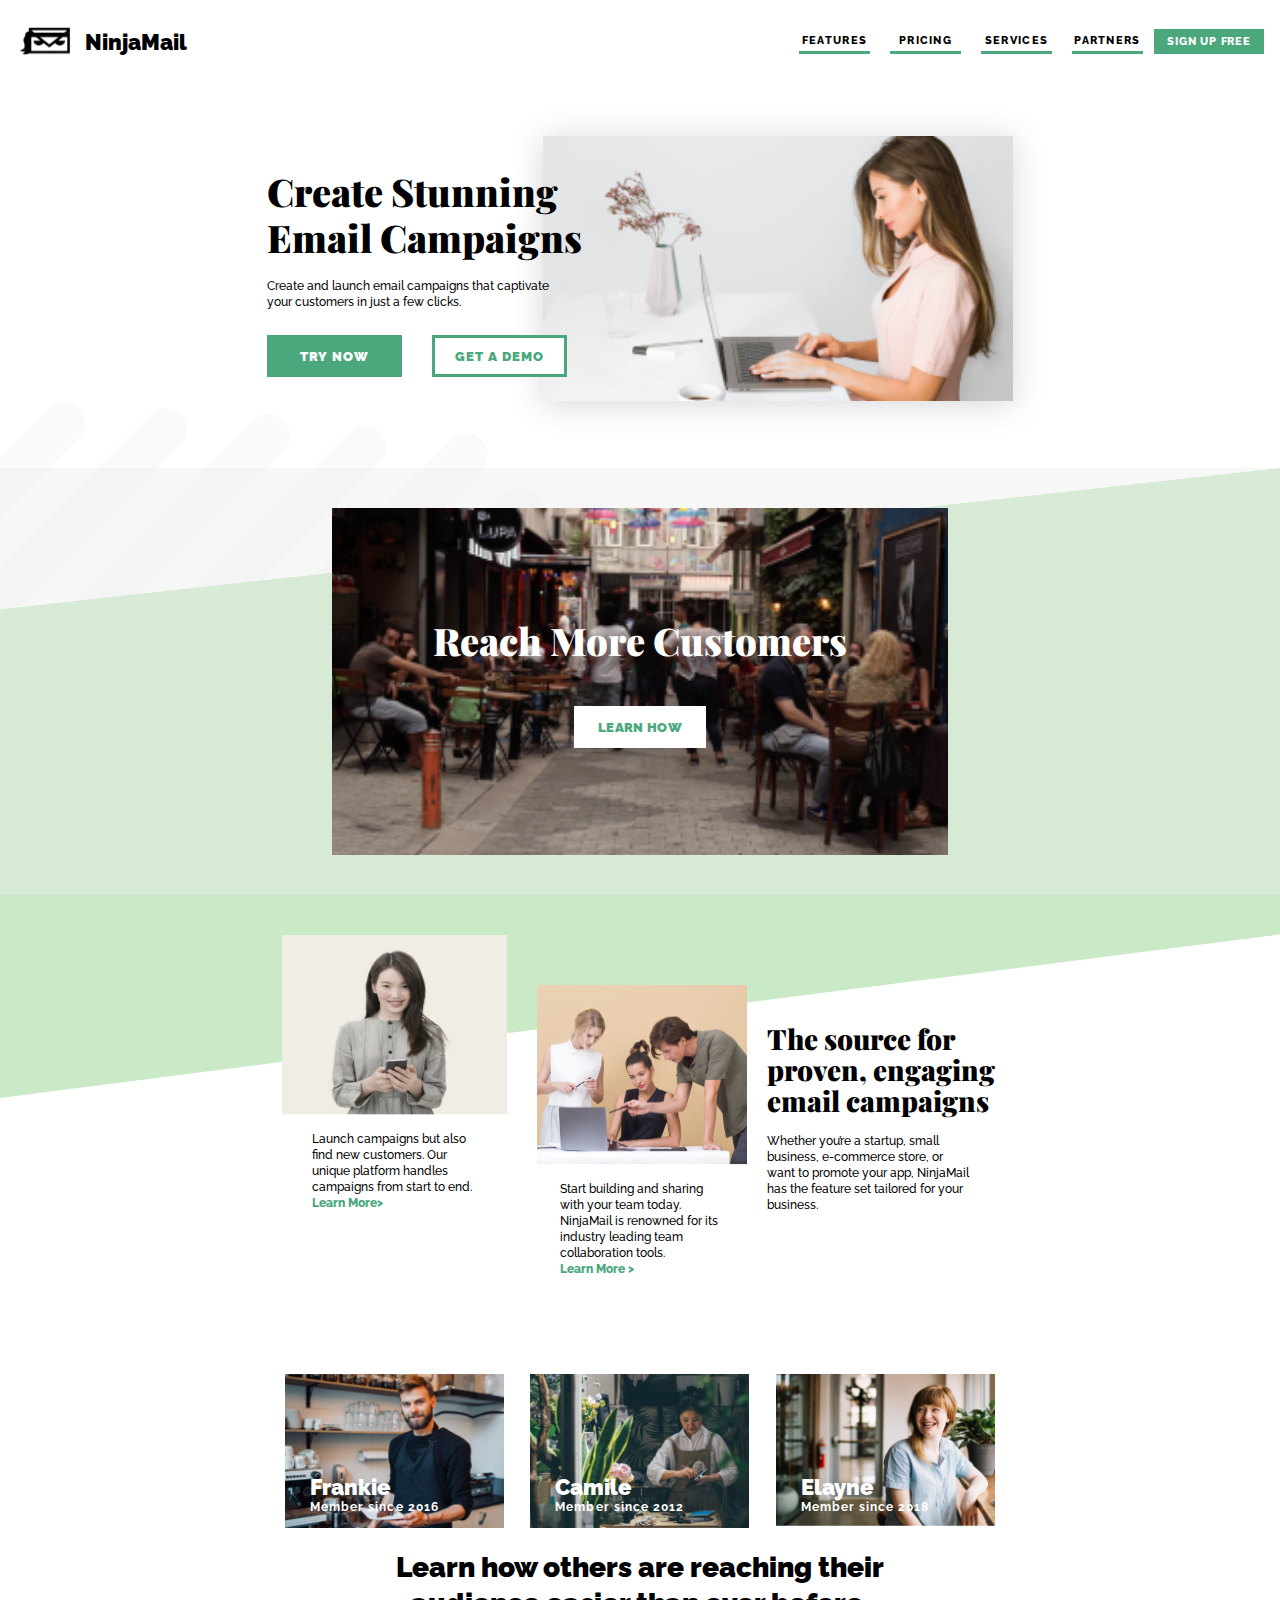
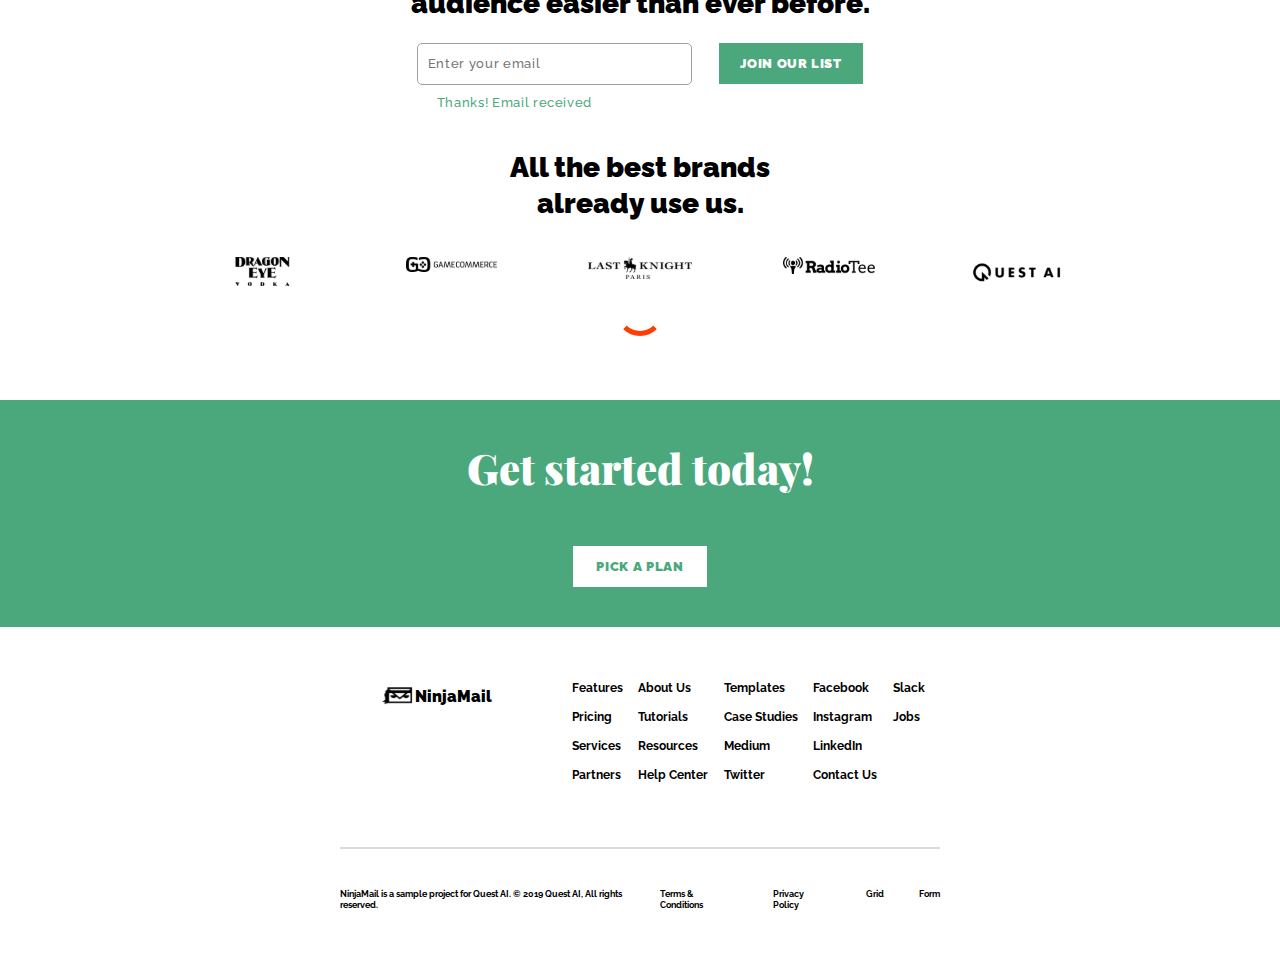
==== commit 2b1277d0: "RWD, animation" ====
--- a/index.html
+++ b/index.html
@@ -1,163 +1,264 @@
 <!DOCTYPE html>
 <html lang="en">
+
 <head>
     <meta charset="UTF-8">
     <meta name="viewport" content="width=device-width, initial-scale=1.0">
-    <title>Index</title>
+    <link rel="stylesheet" href="CSS/reset.css">
     <link rel="stylesheet" href="CSS/style.css">
-    <link rel="preconnect" href="https://fonts.googleapis.com">
-    <link rel="preconnect" href="https://fonts.gstatic.com" crossorigin>
-    <link href="https://fonts.googleapis.com/css2?family=Raleway:ital,wght@0,500;0,900;1,800&display=swap" rel="stylesheet">
-
-    <link rel="preconnect" href="https://fonts.googleapis.com">
-    <link rel="preconnect" href="https://fonts.gstatic.com" crossorigin>
-    <link href="https://fonts.googleapis.com/css2?family=Playfair+Display:ital,wght@0,400;0,500;0,600;0,700;0,800;0,900;1,400;1,500;1,600;1,700;1,800;1,900&family=Raleway:ital,wght@0,500;0,900;1,800&display=swap" rel="stylesheet">
-
-    <link rel="preconnect" href="https://fonts.googleapis.com">
-    <link rel="preconnect" href="https://fonts.gstatic.com" crossorigin>
-    <link href="https://fonts.googleapis.com/css2?family=Playfair+Display:ital,wght@0,400;0,500;0,600;0,700;0,800;0,900;1,400;1,500;1,600;1,700;1,800;1,900&family=Raleway:ital,wght@0,100;0,200;0,300;0,400;0,500;0,600;0,700;0,800;0,900;1,100;1,200;1,300;1,400;1,500;1,600;1,700;1,800;1,900&display=swap" rel="stylesheet">
+    <link rel="stylesheet" href="CSS/adaptive.css">
+    <title>NinjaMail</title>
 </head>
+
 <body>
-    <header id = "header_section">
-        <nav>
-            <img class="mail_logo" src=".\images\53b16e9c9138f867a828189389cfc8e7.svg">
-            <h2 class="index_text">NinjaMail</h2>
-            <a class="SignUp_Btn_text" href="#">SIGN UP FREE</a>
-        </nav>
-    </header>  
-    <main id = "main_section">
-        <container class="BG_stuff">
-            <div class="bg_1"></div>
-            <div class="bg_2">
-                <svg xmlns="http://www.w3.org/2000/svg" width="320" height="802" viewBox="0 0 320 802" fill="none">
-                    <path d="M-63.5569 179.808L385.464 0.00500488V593.25L-63.5569 801.281V179.808Z" fill="#CAEAC7"/>
-                </svg>
-            </div>
-            <!--<div class="bg_3">
-                <img class="bg_3_slash" src=".\images\df1221f166877eedfc1c0fb5801493e2.png">
-            </div>
-            <div class="bg_4">
-                <img class="bg_4_slash" src=".\images\72625f02ebaa320065e9593a1d738397.png">
-            </div> 
-            -->
-        </container>
-        <container class="container_1">
-            <h2 class="h2_text1">Create Stunning Email<br>Campaigns</h2>
-            <img class="big_img1" src=".\images\b3dfbfcf0e383318c4d1ece066278c09.png">
-            <p class="a_text1">Create and launch email campaigns that captivate your customers in just a few clicks.</p>
-            <a class="try_text" href="#">TRY NOW</a>
-            <a class="demo_text" href="#">GET A DEMO</a>
-            <div>
-                <img class="big_img2" src=".\images\1344684045c78c309cb12f283a9b0562.png">
-                <h2 class = "h2_text2">Reach More Customers</h2>
-                <a class="learn_text" href="#">LEARN HOW</a>
-            </div>
-        </container>
-        <container class="container_2">
-            <div>
-                <img class="normal_img1" src=".\images\92e4756c344178a7d2c96accb88468dc.png">
-                <div id="rectangle1">
-                    <p class="launch_text">Launch campaigns but also find new customers. Our unique platform handles campaigns from start to end.</p>
-                    <a class ="learn_text2" href="#">Learn More ></a>
-                </div>
-            </div>
-            <div>
-                <img class="normal_img2" src=".\images\69b0d96c771db28d27924175496c0831.png">
-                <div id="rectangle2">
-                    <p class="start_text">Start building and sharing<br>with your team today.<br>NinjaMail is renowned for its<br>industry leading team<br>collaboration tools.</p>
-                    <a class ="learn_text2" href="#">Learn More ></a>
-                </div>
-            </div>
-            <h2 class="the_source_text">The source for<br>proven, engaging<br>email campaigns</h2>
-            <p class ="whether_text">Whether you’re a startup, small<br>business, e-commerce store, or<br>want to promote your app. NinjaMail<br>has the feature set tailored for<br>your business. </p>
-        </container>
-        <container class="container_3">
-            <div class="box_name1">
-                <h3 class="name_text1">Frankie</h3>
-                <p class ="name_text11">Member since 2016</p>
-                <img class="name_img1" src=".\images\bdd21e9da94beaeeb6dd4fed495b9c1c.png">
-            </div>
-            <div class="box_name2">
-                <h3 class="name_text2">Camile</h3>
-                <p class="name_text22">Member since 2012</p>
-                <img class="name_img2" src=".\images\61efa0e5af309c0ec33c3593082563c4.png">
-            </div>
-            <div class="box_name3">
-                <h3 class="name_text3">Elayne</h3>
-                <p class="name_text33">Member since 2018</p>
-                <img class="name_img3" src=".\images\34577e3c8e8d36f757b75d76debb2881.png">
-            </div>
-            <h2 class="learn_text3">Learn how others are reaching their audience easier than ever before.</h2>
+    <header class="header">
+        <div class="container">
+
+            <div class="header-nav">
+
+                <div class="logo">
+                    <img src="./images/mail.svg" alt="mail">
+                    <a href="#!" class="logo">NinjaMail</a>
+                </div>
+                <nav class="nav">
+                    <ul class="nav-list">
+                        <li class="nav-item"><a href="#!" class="nav-link">Features</a></li>
+                        <li class="nav-item"><a href="#!" class="nav-link">PRICING</a></li>
+                        <li class="nav-item"><a href="#!" class="nav-link">SERVICES</a></li>
+                        <li class="nav-item"><a href="#!" class="nav-link">PARTNERS</a></li>
+                    </ul>
+
+                    <div class="header-user">
+                        <button class="user_sign-button"> <a href="#!">SIGN UP FREE</a> </button></a>
+                    </div>
+                </nav>
+            </div>
+        </div>
+    </header>
+
+
+    <main class="main">
+        <container class="hero container_2">
+
+            <div class="main_hero_content">
+                <div class="hero_text">
+                    <h2>Create Stunning Email Campaigns</h2>
+                    <p>Create and launch email campaigns that captivate
+                        your customers in just a few clicks.</p>
+
+                    <div class="hero_link">
+                        <a href="#!" class="tru_now_link">TRY NOW</a>
+                        <a href="#!" class="get_demo_link">GET A DEMO</a>
+                    </div>
+                </div>
+                <div class="hero_img">
+                    <img src="./images/photo hero.png" alt="hero">
+                </div>
+            </div>
+        </container>
+
+
+
+        <container class="video">
+            <img src="./images/slash_white (image).png" alt="" class="slah_white">
+            <img class="slash_black" src="./images/slash_black (image).png" alt="">
+            <img class="Greеn" src="./images/Slanted Green BG.png" alt="">
+            <div class="video_text">
+                <h2>Reach More Customers</h2>
+                <a href="#">LEARN HOW</a>
+            </div>
+        </container>
+
+
+        <container class="withP" id="main-content">
+            <div class="start_1">
+                <img src="./images/photo (-1).png" class="start_img" alt="">
+                <div class="start_text">
+                    <p class="start_p">Launch campaigns but also find new customers. Our unique platform handles
+                        campaigns
+                        from start to end.</p>
+
+                    <a href="#!" class="start_a">Learn More></a>
+                </div>
+            </div>
+
+            <div class="start_item">
+                <div class="start">
+                    <img src="./images/photo.png" class="start_img" alt="">
+                    <div class="start_text">
+                        <p class="start_p">Start building and sharing with your team today. NinjaMail is renowned for
+                            its
+                            industry
+                            leading team collaboration tools.</p>
+
+                        <a href="#" class="start_a">Learn More ></a>
+                    </div>
+                </div>
+
+                <div class="text_withoutP">
+                    <h2>The source for
+                        proven, engaging
+                        email campaigns</h2>
+
+                    <p>Whether you’re a startup, small
+                        business, e-commerce store, or
+                        want to promote your app, NinjaMail
+                        has the feature set tailored for
+                        your business.
+                    </p>
+                </div>
+            </div>
+
+        </container>
+
+        <section class="forth">
+            <div class="name">
+                <div class="Frankie">
+                    <h2>Frankie</h2>
+                    <p>Member since 2016</p>
+                </div>
+
+                <div class="Camile">
+                    <h2>Camile</h2>
+                    <p>Member since 2012</p>
+                </div>
+
+                <div class="Elayne">
+                    <h2>Elayne</h2>
+                    <p>Member since 2018</p>
+                </div>
+            </div>
+
+            <div class="Learn">
+                <h2>Learn how others are reaching their audience easier than ever before.</h2>
+            </div>
+
+
             <form action="//httpbin.org/post" method="post">
                 <div class="action">
                     <input id="form_4_input" name="email" type="text" placeholder="Enter your email" nameemail"
                         required>
                 </div>
+
+                <div class="action2">
+                    <input name="textfield" type="submit" value="JOIN OUR LIST">
             </form>
-            <a class="thanks_text">Thanks! Email received</a>>
-            <a class="Join_text" href="#">JOIN OUR LIST</a>
-            <h2 class="All_the_best_text">All the best brands already use us.</h2>
-            <div class="logos">
-                <img class="img_logo1" src=".\images\1de045020820c2465c45634b07f9c241.png">
-                <img class="img_logo2" src=".\images\9370ec10ec655c077984883c350bfa0c.png">
-                <img class="img_logo3" src=".\images\8075a21fc8d3dd753f4ddf57588b5e41.png">
-                <img class="img_logo4" src=".\images\3fd1ff0ed0270485589100731c2157d3.png">
-                <img class="img_logo5" src=".\images\c6bd227cc63b3fc267bd66f6fb44617b.png">
-            </div>
-            <section class="green_box">
-                <h2 class="get_text">Get started today!</h2>
-                <a class="pick_text" href="#">PICK A PLAN</a>
-            </section>
+        </section>
+
+        <container class="fifth">
+            <h2>All the best brands <br>
+                already use us.</h2>
+                <div class="content">
+                    
+                </div>
+            <ul class="logotips">
+                <li class="dragon "><img src="./images/Dragon.svg" alt="Dragon Eye(Vodka)"></li>
+                <li class="game "><img src="./images/Game.svg" alt="Gamecommerce"></li>
+                <li class="last "><img src="./images/Last.svg" alt="Last knight paris"></li>
+                <li class="radio "><img src="./images/Radio.svg" alt="RadioTee"></li>
+                <li class="quest"><img src="./images/Quest.svg" alt="Quest"></li>
+            </ul>
+                <div class="card">
+                    <span class="loader"></span>
+                    <div class="opaloader"><img src="./images/Game.svg" alt="картинка 11">
+                    </div>
+                </div>
+
+        </container>
+        <container class="get_started">
+            <div class="get_started_contant">
+                <h2>Get started today!</h2>
+                <a href="#!">PICK A PLAN</a>
+            </div>
         </container>
     </main>
-    <footer id = "footer_section">
-        <img class="mail_logo_2" src=".\images\53b16e9c9138f867a828189389cfc8e7.png">
-        <h2 class="ninjamail_text">NinjaMail</h2>
-        <div>
-            <ul class="columns" data-columns="2">
-                <li>Features</li>
-                <li>Pricing</li>
-                <li>Services</li>
-                <li>Partners</li>
-                <li>About Us</li>
-                <li>Tutorials</li>
-                <li>Resources</li>
-                <li>Help Center</li>
-                <li>Templates</li>
-                <li>Case Studies</li>
-                <li>Medium</li>
-                <li>Twitter</li>
-                <li>Facebook</li>
-                <li>Instagram</li>
-                <li>LinkedIn</li>
-                <li>Contact Us</li>
-                <li>Slack</li>
-                <li>Jobs</li>
-            </ul>
-        </div>
-        <p class="quest_text">NinjaMail is a sample project for Quest AI.<br>© 2019 Quest AI,All rights reserved.</p>
-        <section class="final_text">
-            <p>Terms & Conditions</p>
-            <p>Privacy Policy</p>
-        </section>
+
+
+
+    <footer>
+        <container class="conteiner">
+            <div class="case_1">
+                <div class="logo_footer">
+                    <img src="./images/mail.svg" alt="mail"></a>
+                    <h3>NinjaMail</h3>
+                </div>
+
+                <nav class="footer-menu">
+                    <ul class="footer-menu_list">
+                        <li>
+                            <a href="#!">Features</a>
+                        </li>
+                        <li>
+                            <a href="#!">Pricing</a>
+                        </li>
+                        <li>
+                            <a href="#!">Services</a>
+                        </li>
+                        <li>
+                            <a href="#!">Partners</a>
+                        </li>
+                        <li>
+                            <a href="#!">About Us</a>
+                        </li>
+                        <li>
+                            <a href="#!">Tutorials</a>
+                        </li>
+                        <li>
+                            <a href="#!">Resources</a>
+                        </li>
+                        <li>
+                            <a href="#!">Help Center</a>
+                        </li>
+                        <li>
+                            <a href="#!">Templates</a>
+                        </li>
+                        <li>
+                            <a href="#!">Case Studies</a>
+                        </li>
+                        <li>
+                            <a href="#!">Medium</a>
+                        </li>
+                        <li>
+                            <a href="#!">Twitter</a>
+                        </li>
+                        <li>
+                            <a href="#!">Facebook</a>
+                        </li>
+                        <li>
+                            <a href="#!">Instagram</a>
+                        </li>
+                        <li>
+                            <a href="#!">LinkedIn</a>
+                        </li>
+                        <li>
+                            <a href="#!">Contact Us</a>
+                        </li>
+                        <li>
+                            <a href="#!">Slack</a>
+                        </li>
+                        <li>
+                            <a href="#!">Jobs</a>
+                        </li>
+                    </ul>
+                </nav>
+            </div>
+
+            <div class="case_2">
+                <div class="footer_p">
+                    <p class="Fotter_down">NinjaMail is a sample project for Quest AI. © 2019 Quest AI, All rights
+                        reserved.
+                    </p>
+                </div>
+
+                <div class="navigation">
+                    <a href="#!">Terms & Conditions</a>
+                    <a href="#!">Privacy Policy</a>
+                    <a href="grid.html">Grid</a>
+                    <a href="form.html">Form</a>
+                </div>
+            </div>
+        </container>
     </footer>
 </body>
-</html>
-
-
-    <!--
-    <div class="BG_stuff">
-        <div class="bg_1"></div>
-        <div class="bg_2">
-            <svg xmlns="http://www.w3.org/2000/svg" width="320" height="802" viewBox="0 0 320 802" fill="none">
-                <path d="M-63.5569 179.808L385.464 0.00500488V593.25L-63.5569 801.281V179.808Z" fill="#CAEAC7"/>
-            </svg>
-        </div>
-        <div class="bg_3">
-            <img class="bg_3_slash" src=".\images\df1221f166877eedfc1c0fb5801493e2.png">
-        </div>
-        <div class="bg_4">
-            <img class="bg_4_slash" src=".\images\72625f02ebaa320065e9593a1d738397.png">
-        </div> 
-    <div>
-    -->+
+</html>--- a/CSS/style.css
+++ b/CSS/style.css
@@ -1,813 +1,789 @@
+* {
+    box-sizing: border-box;
+}
+
+html, body {
+    overflow-x: hidden;
+}
+
+::selection {
+    background: #4BA87D; /* Цвет фона */
+    color: #ffffff; /* Цвет текста */
+}
+
+/* playfair-display-900 - latin */
+@font-face {
+    font-display: swap; /* Check https://developer.mozilla.org/en-US/docs/Web/CSS/@font-face/font-display for other options. */
+    font-family: 'Playfair Display';
+    font-style: normal;
+    font-weight: 900;
+  src: url('../fonts/playfair-display-v36-latin-900.woff2') format('woff2'); /* Chrome 36+, Opera 23+, Firefox 39+, Safari 12+, iOS 10+ */
+}
+
+/* raleway-500 - latin */
+@font-face {
+    font-display: swap; /* Check https://developer.mozilla.org/en-US/docs/Web/CSS/@font-face/font-display for other options. */
+    font-family: 'Raleway';
+    font-style: normal;
+    font-weight: 500;
+    src: url('../fonts/raleway-v28-latin-500.woff2') format('woff2'); /* Chrome 36+, Opera 23+, Firefox 39+, Safari 12+, iOS 10+ */
+}
+  /* raleway-700 - latin */
+@font-face {
+    font-display: swap; /* Check https://developer.mozilla.org/en-US/docs/Web/CSS/@font-face/font-display for other options. */
+    font-family: 'Raleway';
+    font-style: normal;
+    font-weight: 700;
+    src: url('../fonts/raleway-v28-latin-700.woff2') format('woff2'); /* Chrome 36+, Opera 23+, Firefox 39+, Safari 12+, iOS 10+ */
+}
+  /* raleway-800 - latin */
+@font-face {
+    font-display: swap; /* Check https://developer.mozilla.org/en-US/docs/Web/CSS/@font-face/font-display for other options. */
+    font-family: 'Raleway';
+    font-style: normal;
+    font-weight: 800;
+    src: url('../fonts/raleway-v28-latin-800.woff2') format('woff2'); /* Chrome 36+, Opera 23+, Firefox 39+, Safari 12+, iOS 10+ */
+}
+  /* raleway-900 - latin */
+@font-face {
+    font-display: swap; /* Check https://developer.mozilla.org/en-US/docs/Web/CSS/@font-face/font-display for other options. */
+    font-family: 'Raleway';
+    font-style: normal;
+    font-weight: 900;
+    src: url('../fonts/raleway-v28-latin-900.woff2') format('woff2'); /* Chrome 36+, Opera 23+, Firefox 39+, Safari 12+, iOS 10+ */
+}
+
 body{
-    font-family: 'Raleway', sans-serif;
-    padding: 10px;
-    max-width: 320px;
-}
-
-
-#header_section{
-    width: 320px;
-    height: 30px;
-}
-
-.container_1{
-    width: 320px;
-    height: 537px;
-    flex-shrink: 0;
-}
-
-.mail_logo{
-    width: 84px;
-    height: 42px;
-    flex-shrink: 0;
-
-    position: absolute; 
-    top: 11px; 
-    left: -6px;
-}
-
-.index_text{
-    color: #000;
-    text-shadow: 0px 4px 4px rgba(0, 0, 0, 0.25), 0px 4px 4px rgba(0, 0, 0, 0.25);
     font-family: Raleway;
-    font-size: 1,375rem;
+    color: #000;
+}
+
+.container{
+    max-width: 1300px;
+    /* padding: 0 15px; */
+    margin: 0 auto;
+}
+
+.container_2{
+    display: flex;
+    justify-content: center;
+    align-items: center;
+    margin: 0 auto;
+    max-width: 1100px;
+}
+
+main{
+    display: flex;
+    flex-direction: column;
+    justify-content: center;
+}
+
+
+
+/* Header */
+
+.header{
+    padding: 15px 16px 0;
+    background-color: #fff;
+}
+
+.header-nav{
+    display: flex;
+    justify-content: space-between;
+    align-items: center;
+}
+
+.logo{
+    position: relative;
+    color: #000;
+    font-size: 35px;
     font-style: normal;
     font-weight: 900;
     line-height: 26px; /* 118.182% */
-
+    display: flex;
+    align-items: center;
+}
+
+.skip-link {
+    position: absolute;
+    top: 8%;
+    z-index: 2;
+    color: #4BA87D;
+    padding: 10px 10px;
+}
+
+
+
+
+.logo img{
+    position: relative;
+    top: 2px;
+    width: 100px;
+}
+
+.logo a {
+    position: relative;
+    right: 15px;
+
+}
+
+.logo:hover{
+    background-color: #2980b9;
+    color: #ecf0f1;
+    box-shadow: 0 4px 8px rgba(0, 0, 0, 0.2);
+    transform: scale(1.1) rotate(5deg);
+}
+
+
+/* Nav */
+
+.nav{
+    display: flex;
+    flex-wrap: nowrap;
+    align-items: center;
+    column-gap: 20px;
+}
+
+.nav-list {
+    display: flex;
+    column-gap: 20px;
+    color: #000;
+    font-style: normal;
+    font-weight: 800;
+    letter-spacing: 1.275px;
     
-    position: absolute;
-    left: 65.05px;
-    top: -2px;
-}
-
-.SignUp_Btn_text{
+    
+}
+
+.nav-item:hover{
+    background-color: #2980b9;
+    color: #ecf0f1;
+    box-shadow: 0 4px 8px rgba(0, 0, 0, 0.2);
+    transform: scale(1.1) rotate(5deg);
+}
+
+.nav-link:active{
+    color: #ffffff; /* Изменяем цвет при активации ссылки */
+}
+
+
+
+.nav-item {
+    text-align: center;
+    text-transform:uppercase;
+}
+
+.nav-item a{
+    font-size: 17px;
+}
+
+
+.nav-item::after{
+    content: "";
+    margin-top: 5px;
+    display: block;
     width: 110px;
-    height: 25px;
-    flex-shrink: 0;
-    border-style: none;
-    background: #4BA87D;
-
-    position: absolute; 
-    left: 210px;
-    top: 17px;
-
-    display: flex;
-    align-items: center;
-    justify-content: center;
-
-    color: #FFF;
-    text-decoration: none;
-    text-align: center;
-    vertical-align: middle;
-    font-family: Raleway;
-    font-size: 13px;
-    font-style: normal;
+    height: 5px;
+    background-color: #4BA87D;
+}
+
+.nav-link {
+    color: #000;
+}
+
+
+/* Nav button */
+
+.user_sign-button {
+    width: 168px;
+    height: 41px;
+    display: flex;
+    align-items: center;
+    justify-content: center;
+    background-color: #4BA87D;
+    font-size: 17px;
     font-weight: 800;
     line-height: 13px; /* 118.182% */
     letter-spacing: 0.825px;
-}
-
-.h2_text1{
-    width: 320px;
-
-    position:relative ;
-
-    color: #000;
-
+    flex-wrap: nowrap;
+}
+
+.user_sign-button:hover{
+    background-color: #2980b9;
+    color: #ecf0f1;
+    box-shadow: 0 4px 8px rgba(0, 0, 0, 0.2);
+    transform: scale(1.1) rotate(5deg);
+}
+
+.user_sign-button:active{
+    background-color: #4BA87D;
+}
+
+.user_sign-button:focus{
+    outline: 3px solid rgb(0, 0, 0);
+}
+
+.user_sign-button a{
+    color: #FFF;
+}
+
+/* Hero */
+
+.hero {
+    display: flex;
+    justify-content: center;
+    align-items: center;
+    position: relative;
+    height: 600px;
+}
+
+.main_hero_content {
+    display: flex;
+    justify-content: center;
+    align-items: center;
+}
+
+.hero_text {
+    padding-top: 10px;
+    display: flex;
+    flex-direction: column;
+    flex-wrap: nowrap;
+}
+
+.hero_text h2{
+    width: 489px;
     font-family: Playfair Display;
-    font-size: 36px;
-    font-style: normal;
-    font-weight: 900;
-    line-height: 46px; /* 127.778% */
-}
-
-.big_img1{
-    border-top: 16px solid white;
-    border-bottom: 27px solid white; 
-    border-left: 13px solid white;
-    border-right: 5.6px solid white;
-
+    font-size: 59px;
+    font-weight: 900;
+    line-height: 71px; /* 120.339% */
+    margin-bottom: 23px;
+}
+
+.hero_text p{
+    font-size: 19px;
+    font-weight: 500;
+    line-height: 26px; /* 136.842% */
+    margin-bottom: 35px;
+    max-width: 446px;
+}
+
+/* hero link */
+
+.hero_link{
+    display: flex;
+    column-gap: 40px;
+    font-size: 21px;
+    font-style: normal;
+    font-weight: 900;
+    line-height: 25px; /* 119.048% */
+    letter-spacing: 1.05px;  
+}
+
+/* links_hero */
+
+.tru_now_link {
+    display: flex;
+    justify-content: center;
+    align-items: center;
+    width: 200px;
+    height: 65px;
+    background: #4BA87D;
+    color: #FFF;
+}
+
+.tru_now_link:hover{
+    background-color: #2980b9;
+    color: #ecf0f1;
+    box-shadow: 0 4px 8px rgba(0, 0, 0, 0.2);
+    transform: scale(1.1) rotate(5deg);
+}
+
+
+.tru_now_link:active{
+    color: #000000; 
+}
+
+.get_demo_link {
+    display: flex;
+    justify-content: center;
+    align-items: center;
+    width: 200px;
+    height: 65px;
+    border: 3px solid #4BA87D;
+    background: #fff;
+    color: #4BA87D;
+}
+
+.get_demo_link:hover{
+    background-color: #2980b9;
+    color: #ecf0f1;
+    box-shadow: 0 4px 8px rgba(0, 0, 0, 0.2);
+    transform: scale(1.1) rotate(5deg);
+}
+
+.get_demo_link:active{
+    color: #000000; /* Изменяем цвет при активации ссылки */
+}
+
+/* hero img */
+
+.hero_img {
     position: relative;
-    top: -102px;
-    right: 12.65px;
+    right: 0;
+    margin-left: -40px;
     z-index: -1;
-
-    width: 318.246px;
-    height: 212.289px;
-    flex-shrink: 0;
-}
-
-.a_text1{
-    width: 320px;
-
-    font-size: 14px;
-    font-style: normal;
-    font-weight: 500;
-    line-height: 16px; /* 114.286% */
-
+}
+
+.hero_img img{
+    width: 650px !important;
+    filter: drop-shadow(0px 3px 16px rgba(0, 0, 0, 0.16));
+}
+
+
+/* Figure */
+
+.Rectangle_1{
+    position: absolute;
+    top: 8%;
+    z-index: -2;
+    left: 13%;
+    animation-name: Rectangle_1;
+    animation-duration: 4s;
+    animation-iteration-count: infinite;
+}
+
+@keyframes Rectangle_1 {
+    0%{
+        top: 8%;
+    }
+
+    50%{
+        top: 15%;
+        transform: rotate(10deg);
+    }
+
+    100%{
+        top: 8%;
+        transform: rotate(0deg);
+    }
+}
+
+.Rectangle_2 {
+    position: absolute;
+    top: 88%;
+    animation-name: Rectangle_2;
+    animation-duration: 4s;
+    animation-iteration-count: infinite;
+}
+
+@keyframes Rectangle_2 {
+    0%{
+        top: 88%;
+    }
+
+    50%{
+        top: 80%;
+        transform: rotate(10deg);
+    }
+
+    100%{
+        top: 88%;
+    }
+}
+
+.Rectangle_3 {
+    z-index: -2;
+    position: absolute;
+    top: 12%;
+    left: 96%;
+    animation-name: Rectangle_3;
+    animation-duration: 4s;
+    animation-iteration-count: infinite;
+}
+
+@keyframes Rectangle_3 {
+    0%{
+        top: 12%;
+    }
+
+    50%{
+        top: 8%;
+        transform: rotate(10deg);
+    }
+
+    100%{
+        top: 12%;
+    }
+}
+
+.Rectangle_4 {
+    position: absolute;
+    top: 10%;
+    z-index: -2;
+    left: 72%;
+    animation-name: Rectangle_4;
+    animation-duration: 10s;
+    animation-iteration-count: infinite;
+}
+
+@keyframes Rectangle_4 {
+    0%{
+        top: 90%;
+
+    }
+
+    50%{
+        top: 85%;
+
+        transform: rotate(35deg);
+    }
+
+    100%{
+        top: 90%;
+
+        transform: rotate(0deg);
+    }
+}
+
+.Ellipse_1 {
+    position: absolute;
+    top: 14%;
+    z-index: -2;
+    left: 51%;
+    animation-name: Ellipse_1;
+    animation-duration: 3s;
+    animation-iteration-count: infinite;
+}
+
+@keyframes Ellipse_1 {
+    0%{
+        top: 14%;
+    }
+
+    50%{
+        top: 8%;
+        transform: rotate(35deg);
+    }
+
+    100%{
+        top: 14%;
+        transform: rotate(0deg);
+    }
+}
+
+/* Video */
+
+.video {
+    display: flex;
+    justify-content: center;
+    align-items: center;
+    background-color: #ececec67;
+    padding: 120px 0;
+}
+
+.video_text{
     position: relative;
-    bottom: 130px;
-}
-
-.try_text{
-    position: relative; 
-    left: 0px;
-    top: -130px;
-
-    width: 143px;
-    height: 40px;
-    flex-shrink: 0;
-    border-style: none;
-    background: #4BA87D;
-
-    display: flex;
-    align-items: center;
-    justify-content: center;
-
+    width: 944px;
+    aspect-ratio: 1280 / 720;
+    display: flex;
+    justify-content: center;
+    align-items: center;
+    flex-direction: column;
+    background: url(./images_css/VIDEO.png);
+    background-repeat: no-repeat;
+    background-position: center;
+    background-size: cover; 
+    /* background-position-y: 100px;
+    /* height: 600px; */
+}
+
+.slah_white {
+    position: absolute;
+    top: 80%;
+    z-index: -2;
+    right: 8%;
+}
+
+.Grey {
+    width: 100%;
+    align-items: center;
+    position: absolute;
+    z-index: -2;
+    height: 70%;
+}
+
+.slash_black {
+    
+    position: absolute;
+    top: 23%;
+    right: 40%;
+    z-index: -2;
+}
+
+
+
+
+.Greеn{
+    width: 100%;
+    height: 70%;
+    position: absolute;
+    z-index: -2;
+    top: 52%;
+}
+
+.video h2{
+    /* padding-top: 250px; */
     color: #FFF;
+    font-family: Playfair Display;
+    font-size: 60px;
+    font-style: normal;
+    font-weight: 900;
+    margin-bottom: 80px;
+    line-height: 29px; /* 131.818% */
+    z-index: 1;
+}
+
+.video_text a:hover{
+    background-color: #2980b9;
+    color: #ecf0f1;
+    box-shadow: 0 4px 8px rgba(0, 0, 0, 0.2);
+    transform: scale(1.1) rotate(5deg);
+}
+
+.video a{
+    width: 200px;
+    height: 65px;
+    display: flex;
+    align-items: center;
+    justify-content: center;
+    color: #4BA87D;
+    font-size: 21px;
+    font-style: normal;
+    font-weight: 900;
+    letter-spacing: 0.3px;
     text-decoration: none;
-    text-align: center;
-    vertical-align: middle;
-    font-family: Raleway;
-    font-size: 11px;
-    font-style: normal;
-    font-weight: 800;
-    line-height: 13px; /* 118.182% */
-    letter-spacing: 0.825px;
-}
-
-.demo_text{
-    width: 137.55px;
-    height: 34.55px;
-    flex-shrink: 0;
-    border-style: none;
     background: #FFF;
-
-    border: 3px solid #4BA87D;
-    background: #FFF;
-
-    position: relative; 
-    left: 166px;
-    top: -170px;
-
-    display: flex;
-    align-items: center;
-    justify-content: center;
-
-    color: #4BA87D;
-    text-decoration: none;
-    text-align: center;
-    vertical-align: middle;
-    font-family: Raleway;
-    font-size: 11px;
-    font-style: normal;
-    font-weight: 800;
-    line-height: 13px; /* 118.182% */
-    letter-spacing: 0.825px;
-}
-
-
-.big_img2{
-    width: 304px;
-    height: 202.265px;
-    flex-shrink: 0;
-
-    position: relative; 
-    bottom:100px;
-}
-.h2_text2{
-    width: 260px;
-
-    color: white;
-    font-family: Playfair Display;
-    font-size: 22px;
-    font-style: normal;
-    font-weight: 900;
-    line-height: 29px; /* 131.818% */
-
-    position: relative;
-    bottom: 255px;
-    left: 31px;
-}
-
-.learn_text{
-
-    position: relative;
-    left: 119px;
-    bottom: 265px;
-
-    width: 65px;
-    height: 21px;
-    flex-shrink: 0;
-    border-style: none;
-    background: #FFF;
-
-    display: flex;
-    align-items: center;
-    justify-content: center;
-
-    color: #4BA87D;
-    text-decoration: none;
-    text-align: center;
-    vertical-align: middle;
-    font-family: Raleway;
-    font-size: 7px;
-    font-style: normal;
-    font-weight: 800;
-    line-height: 7px; /* 118.182% */
-    letter-spacing: 0.825px;
-}
-.normal_img1{
-    object-fit: cover;
-    width: 209px;
-    height: 160px;
-
-    position: relative;
-    bottom: 150px;
-}
-
-.launch_text{
-    width: 164px;
-    height: 79px;
-    flex-shrink: 0;
-    color: #000;
-    font-family: Raleway;
-    font-size: 12px;
+    z-index: 1;
+}
+
+
+
+/* withP */
+
+.withP {
+    padding: 40px 20px;
+}
+
+.ShapeFade {
+    position: absolute;
+    top: 90%;
+    left: 28%;
+    animation-name: ShapeFade;
+    animation-duration: 3s;
+    animation-iteration-count: infinite;
+}
+
+
+.Rectangle_16 {
+    position: absolute;
+    top: 68%;
+    left: 86%;
+    animation-name: Rectangle_16;
+    animation-duration: 4s;
+    animation-iteration-count: infinite;
+}
+
+
+.Rectangle_13 {
+    position: absolute;
+    top: 80%;
+    left: 4%;
+    animation-name: Rectangle_13;
+    animation-duration: 5s;
+    animation-iteration-count: infinite;
+}
+
+
+.withP {
+    display: flex;
+    font-size: 16px;
+    color: #000;
+    max-width: 1100px;
+    margin: 0 auto;
+    margin-bottom: 133px;
+}
+
+.start_1 {
+    color: #000;
     font-style: normal;
     font-weight: 500;
     line-height: 16px; /* 133.333% */
-
-    position: relative;
-    left: 20px;
-    top: 17px;
-}
-
-#rectangle1{
-    width: 209px;
-    height: 116px;
-    flex-shrink: 0;
-    background: white;
-
-    position: relative;
-    bottom: 180px;
-}
-
-.learn_text2{
-    color: #4BA87D;
-
-    font-family: Raleway;
-    font-size: 12px;
-    font-style: normal;
-    font-weight: 800;
-    line-height: 14px; /* 116.667% */
-    text-decoration: none;
-
-    position: relative;
-    left: 20px;
-}
-
-#rectangle2{
-    width: 209px;
-    height: 116px;
-    flex-shrink: 0;
-    background: white;
-
-    position: relative;
-    bottom: 185px;
-    left: 93px;
-}
-
-.normal_img2{
-    object-fit: cover;
-    width: 209px;
-    height: 160px;
-
-    position: relative;
-    bottom: 150px;
-    left: 93px;
-}
-
-.start_text{
-    color: #000;
-
-    font-family: Raleway;
-    font-size: 12px;
+    background-color: #fff;
+    width: 320px; 
+    height: 440px;
+}
+
+
+.start_item{
+    display: flex;
+    align-items: center;
+    column-gap: 40px;
+}
+
+
+.start{
+    margin-top: 82px;
     font-style: normal;
     font-weight: 500;
     line-height: 16px; /* 133.333% */
-
-    position: relative;
-    left: 20px;
-    top: 16px;
-}
-
-.the_source_text{
-    color: #000;
+    background-color: #fff;
+    width: 320px; 
+    height: 440px;
+    margin-left: 47px;
+}
+
+.start_img{
+    height: 260px;
+    width: 380px;   
+    top: 10px;
+}
+
+.start_p{
+    padding-top: 16px;
+    margin: 0 auto;
+    font-style: normal;
+    font-weight: 500;
+    line-height: 26px; 
+    width: 251px;
+    margin-bottom: 10px;
+}
+
+.start_text {
+    width: 251px;
+    margin: 0 auto;
+}
+
+
+
+.start_a{
+    color: #4BA87D;
+    font-size: 16px;
+    width: 251px;
+    font-style: normal;
+    font-weight: 800;
+    line-height: 19px;
+}
+
+.start_a:hover{
+    background-color: #2980b9;
+    color: #ecf0f1;
+    box-shadow: 0 4px 8px rgba(0, 0, 0, 0.2);
+    transform: scale(1.1) rotate(5deg);
+}
+
+.text_withoutP h2{
+    padding-top: 17px;
     font-family: Playfair Display;
-    font-size: 28px;
-    font-style: normal;
-    font-weight: 900;
-    line-height: 31px; /* 110.714% */
-
-    position: relative;
-    left: 36px;
-    bottom: 180px;
-}
-
-.whether_text{
-    color: #000;
-    font-family: Raleway;
-    font-size: 12px;
+    font-size: 44px;
+    font-style: normal;
+    font-weight: 900;
+    line-height: 48px;
+    padding-bottom: 17px;
+    width: 365px;
+}
+.text_withoutP p{
+    width: 322px;
+    font-size: 19px;
     font-style: normal;
     font-weight: 500;
-    line-height: 16px; /* 133.333% */
-
-    position: relative;
-    left: 36px;
-    bottom: 180px;
-}
-
-.box_name1{
-    position: relative;
-    left: 40px;
-    bottom: 190px;
-}
-
-.name_text1{
-    color: white;
-    font-family: Raleway;
-    font-size: 22px;
-    font-style: normal;
-    font-weight: 900;
-    line-height: 26px; /* 118.182% */
-
-    position: relative;
-    top: 175px;
-    left: 17px;
-}
-
-.name_text11{
-    color: white;
-
-    font-family: Raleway;
-    font-size: 12px;
-    font-style: normal;
-    font-weight: 700;
-    line-height: 14px; /* 116.667% */
-
-    position: relative;
-    top: 155px;
-    left: 17px;
-}
-
-.name_img1{
-    width: 223px;
-    height: 157px;
-    flex-shrink: 0;
-}
-
-.box_name2{
-    position: relative;
-    left: 40px;
-    bottom: 270px;
-}
-
-.name_text2{
-    color: white;
-    font-family: Raleway;
-    font-size: 22px;
-    font-style: normal;
-    font-weight: 900;
-    line-height: 26px; /* 118.182% */
-
-    position: relative;
-    top: 175px;
-    left: 17px;
-}
-
-.name_text22{
-    color: white;
-
-    font-family: Raleway;
-    font-size: 12px;
-    font-style: normal;
-    font-weight: 700;
-    line-height: 14px; /* 116.667% */
-
-    position: relative;
-    top: 155px;
-    left: 17px;
-}
-
-.name_img2{
-    width: 223px;
-    height: 157px;
-    flex-shrink: 0;
-}
-
-.box_name3{
-    position: relative;
-    left: 40px;
-    bottom: 350px;
-}
-
-.name_text3{
-    color: white;
-    font-family: Raleway;
-    font-size: 22px;
-    font-style: normal;
-    font-weight: 900;
-    line-height: 26px; /* 118.182% */
-
-    position: relative;
-    top: 175px;
-    left: 17px;
-}
-
-.name_text33{
-    color: white;
-
-    font-family: Raleway;
-    font-size: 12px;
-    font-style: normal;
-    font-weight: 700;
-    line-height: 14px; /* 116.667% */
-
-    position: relative;
-    top: 155px;
-    left: 17px;
-}
-
-.name_img3{
-    width: 223px;
-    height: 157px;
-    flex-shrink: 0;
-}
-
-.learn_text3{
-    width: 239px;
-    height: 155px;
-    flex-shrink: 0;
-    
+    line-height: 26px; 
+}
+
+
+/* forth */
+
+.forth{
+    color: #FFF;
+    display: flex;    
+    flex-direction: column;
+    align-items: center;
+}
+
+.Learn h2{
     color: #000;
     text-align: center;
-    font-family: Playfair Display;
-    font-size: 26px;
-    font-style: normal;
-    font-weight: 900;
-    line-height: 36px; /* 138.462% */
-
-    position: relative;
-    bottom: 310px;
-    left: 32px;
-}
-
-.email_input_box{
-    width: 223px;
-    height: 42px;
-    flex-shrink: 0;
-
-    border-radius: 5px;
-    border: 1px solid #9F9F9F;
-    background: #FFF;
-
-    position: relative;
-    bottom: 320px;
-    left: 40px;
-}
-
-.EnterEmail{
-    color: #000;
-    font-family: Raleway;
-    font-size: 13px;
+    padding-top: 38px;
+    font-size: 44px;
+    font-style: normal;
+    font-weight: 900;
+    line-height: 48px; 
+    margin-bottom: 40px;
+    width: 904px;
+}
+
+
+.forth p{
+    align-items: center;
+    font-size: 21px;
     font-style: normal;
     font-weight: 500;
-    line-height: 15px; /* 115.385% */
-    letter-spacing: 0.65px;
-
-    position: relative;
-    left: 14px;
-}
-
-.thanks_text{
-    color: #4BA87D;
-    font-family: Raleway;
-    font-size: 12px;
-    font-style: normal;
-    font-weight: 500;
-    line-height: 14px; /* 116.667% */
-    letter-spacing: 0.6px;
-
-    position: relative;
-    left: 80px;
-    bottom: 320px;
-}
-
-.Join_text{
-    position: relative;
-    left: 80px;
-    bottom: 300px;
-
-    width: 143px;
-    height: 40px;
-    flex-shrink: 0;
-    border-style: none;
-    background: #4BA87D;
-
-    display: flex;
-    align-items: center;
-    justify-content: center;
-
-    color: #FFF;
-    text-decoration: none;
-    text-align: center;
-    vertical-align: middle;
-    font-family: Raleway;
-    font-size: 11px;
-    font-style: normal;
-    font-weight: 800;
-    line-height: 13px; /* 118.182% */
-    letter-spacing: 0.825px;
-}
-
-.All_the_best_text{
-    width: 281px;
-    height: 110px;
-    flex-shrink: 0;
-    
-    color: #000;
-    text-align: center;
-    font-family: Playfair Display;
-    font-size: 26px;
-    font-style: normal;
-    font-weight: 900;
-    line-height: 36px; /* 138.462% */
-
-    position: relative;
-    bottom: 250px;
-    left: 11px;
-}
-
-.logos{
-    width: 237px;
-    height: 137px;
-    flex-shrink: 0;
-
-    position: relative;
-    bottom: 270px;
-    left: 32px;
-}
-
-.img_logo1{
-    width: 55px;
-    height: 29px;
-    flex-shrink: 0;
-
-    position: relative;
-    left: 24px;
-}
-
-.img_logo2{
-    width: 91px;
-    height: 15px;
-    flex-shrink: 0;
-
-    position: relative;
-    bottom: 10px;
-    left: 85px;
-}
-
-.img_logo3{
-    width: 104px;
-    height: 22px;
-    flex-shrink: 0;
-
-    position: relative;
-    top: 29px;
-}
-
-.img_logo4{
-    width: 92px;
-    height: 17px;
-    flex-shrink: 0;
-
-    position: relative;
-    left: 41px;
-    top: 25px;
-}
-
-.img_logo5{
-    width: 94px;
-    height: 31px;
-    flex-shrink: 0;
-
-    position: relative;
-    top: 48px;
-    left: 71px;
-}
-
-.green_box{
-    width: 320px;
-    height: 290px;
-    flex-shrink: 0;
-    background: #4BA87D;
-
-    position: relative;
-    bottom: 250px;
-}
-
-.get_text{
-    width: 259px;
-    height: 127px;
-    flex-shrink: 0;
-
-    color: #FFF;
-    text-align: center;
-    font-family: Playfair Display;
-    font-size: 42px;
-    font-style: normal;
-    font-weight: 900;
-    line-height: 48px; /* 114.286% */
-
-    position: relative;
-    left: 31px;
-    top: 43px;
-}
-
-.pick_text{
-    position: relative;
-    left: 97px;
-    top: 19px;
-
-    width: 131px;
-    height: 42px;
-    flex-shrink: 0;
-    border-style: none;
-    background: #FFF;
-
-    display: flex;
-    align-items: center;
-    justify-content: center;
-
-    color: #4BA87D;
-    text-decoration: none;
-    text-align: center;
-    vertical-align: middle;
-    font-family: Raleway;
-    font-size: 13px;
-    font-style: bold;
-    font-weight: 900;
-    line-height: 13px; /* 118.182% */
-    letter-spacing: 0.825px;
-}
-
-footer{
-    width: 320px;
-    height: 486px;
-    flex-shrink: 0;
-
-    position: relative;
-    bottom: 245px;
-}
-
-.ninjamail_div{
-    width: 127.031px;
-    height: 37.269px;
-    flex-shrink: 0;
-}
-
-.mail_logo_2{
-    width: 60px;
-    height: 30px;
-    flex-shrink: 0;
-
-    position: relative;
-    top: 47px;
-}
-
-.ninjamail_text{
-    color: #000;
-    font-family: Raleway;
-    font-size: 16px;
-    font-style: normal;
-    font-weight: 900;
-    line-height: 19px; /* 118.75% */
-
-    position: absolute;
-    left: 50px;
-    top: 37px;
-}
-
-.columns{
-    position: relative;
-    top: 30px;
-
-    display: grid;
-    grid-template-columns: repeat(2, 1fr);
-    grid-gap: 10px;
-    list-style-type: none;
-
-    font-family: Raleway;
-    font-size: 14px;
-    font-style: bold;
-}
-
-
-.quest_text{
-    width: 186px;
-    height: 53px;
-    flex-shrink: 0;
-
-    color: #000;
-    font-family: Raleway;
-    font-size: 9px;
-    font-style: normal;
-    font-weight: 700;
-    line-height: 19px; /* 211.111% */
-
-    position: relative;
-    left: 8px;
-    top: 30px;
-}
-
-.final_text{
-    color: #000;
-    font-family: Raleway;
-    font-size: 9px;
-    font-style: normal;
-    font-weight: 700;
-    line-height: 11px; /* 122.222% */
-
-    position: relative;
-    left: 10px;
-    top: 30px;
-}
-
-.BG_stuff{
-    max-width: 320px;
-    position: absolute;
-    left: 10px;
-}
-
-.bg_1{
-    width: 320px;
-    height: 500px;
-    flex-shrink: 0;
-
-    opacity: 0.8104;
-    background: #F7F7F7;
-
-    position: absolute;
-    top: 457px;
-}
-
-.bg_2{
-    width: 320px;
-    height: 801.276px;
-    flex-shrink: 0;
-
-    fill: #CAEAC7;
-
-    position: absolute;
-    top: 800px;
-}
-
-
-
-.bg_3{
-    display: flex;
-    width: 757px;
-    height: 757px;
-    transform: rotate(19deg);
-    flex-shrink: 0;
-    justify-content: center;
-    align-items: center;
-
-    opacity: 0.1447;
-    background: url(".\images\df1221f166877eedfc1c0fb5801493e2.png"), lightgray 0px 0px / 100% 100% no-repeat;
-
-    position: absolute;
-    top: 1120px;
-    left: -150px;   /*-150*/
-
-    clip-path: 
-    polygon(
-        0% 130px,                 /* верхняя левая */
-        350px 0%,                 /* верхняя левая */
-
-        calc(100% - 410px) 0%,    /* верхняя правая */
-        100% 1200px,               /* верхняя правая */
-
-        267px 100%,               /* нижняя левая */
-        0 calc(100% - 767px)      /* нижняя левая */
-    );
-}
+    line-height: 25px; /* 119.048% */
+    letter-spacing: 1.05px;
+}
+
+.name {
+    display: flex;
+    column-gap: 32px;
+    width: 1100px;
+    justify-content: center;
+}
+
+.name h2{
+    font-size: 34px;
+    font-style: normal;
+    font-weight: 900;
+    line-height: 40px; 
+    padding-top: 153px;
+}
+
+
+.Frankie{
+    background: url(./images_css/Frankie.png) ;
+    width: 342px;
+    background-size: 100%;
+    height: 239px;
+    text-align: left;
+    background-repeat: no-repeat;
+    padding-left: 25px;
+}
+
+.Elayne{
+    background: url(./images_css/Elayne.png);
+    background-size: 100%;
+    width: 342px;
+    height: 239px;
+    background-repeat: no-repeat;
+    padding-left: 25px;
+}
+
+.Camile{
+    background: url(./images_css/Camile.png);
+    width: 342px;
+    background-size: 100%;
+    height: 239px;
+    background-repeat: no-repeat;
+    padding-left: 25px;
+}
+
+
+
+/* Forma */
 
 form{
-    position: relative;
-    top: -330px;
-    left: 35px;
+    display: flex;
+    z-index: 2;
+    height: 65px;
+    column-gap: 27px;
 }
 
 #form_4_input{
@@ -816,14 +792,38 @@
     border-radius: 5px;
     border: 1px solid #9F9F9F;
     background: #FFF;;
-    width: 220px;
-    height: 35px;
+    width: 420px;
+    height: 65px;
     padding-left: 10px;
-    font-size: 15px;
+    font-size: 21px;
     font-style: normal;
     font-weight: 500;
     line-height: 25px; /* 119.048% */
     letter-spacing: 1.05px;
+}
+
+.action::after{
+    content: "Thanks! Email received";
+    margin-top: 20px;
+    margin-left: 20px;
+    display: block;
+    font-size: 21px;
+    font-style: normal;
+    font-weight: 500;
+    line-height: 25px; /* 119.048% */
+    letter-spacing: 1.05px;
+    height: 25px;
+    color: #4BA87D;
+}
+
+.thanks{
+    color: #4BA87D;
+    font-size: 21px;
+    font-style: normal;
+    font-weight: 500;
+    line-height: 25px; /* 119.048% */
+    letter-spacing: 1.05px;
+    border: none;
 }
 
 .action2{
@@ -862,15 +862,275 @@
     outline: 3px solid rgb(0, 0, 0);
 }
 
-/*
-.bg_4_slash{
-    display: flex;
-    width: 350px;
-    height: 350px;
-    padding: 0.409px 0.561px 0.139px 0.987px;
-    justify-content: center;
-    align-items: center;
+/* Fifth */
+
+.fifth{
+    margin: 0 auto;
+    max-width: 944px;
+    width: 100%;
+    text-align: center;
+    margin-top: 120px;
     flex-shrink: 0;
-    z-index: 5;
-}
-*/
+    display: flex;
+    flex-direction: column;
+    text-align: center;
+    margin-bottom: 35px;
+}
+
+.content{
+    display: flex;
+    
+}
+
+.logo_fifth{
+    width: 85px;
+height: 44px;
+flex-shrink: 0;
+}
+
+.fifth h2{
+    color: #000;
+    font-size: 60px;
+    font-style: normal;
+    font-weight: 900;
+    line-height: 48px;
+    margin-bottom: 69px
+}
+
+.logotips {
+display: grid;
+grid-template-columns: repeat(5, 1fr);
+grid-row-gap: 64px;
+justify-items: center;
+}
+
+.get_started{
+    display: flex;
+    align-items: center;
+    justify-content: center;
+    background-color: #4BA87D;
+    width: 100%;
+    padding: 60px 0;
+    flex-shrink: 0;
+    display: flex;
+    flex-direction: column;
+    align-items: center;
+}
+
+.get_started_contant {
+    display: flex;
+    flex-direction: column;
+    align-items: center;
+    justify-content: center;
+}
+
+.get_started h2{
+    color: #FFF;
+    font-family: Playfair Display;
+    font-size: 60px;
+    font-weight: 900;
+    line-height: 80px;
+    margin-bottom: 50px;
+    flex-shrink: 0;
+}
+
+.get_started a{
+    display: flex;
+    align-items: center;
+    justify-content: center;
+    color: #4BA87D;
+    font-family: Raleway;
+    font-size: 21px;
+    font-style: normal;
+    font-weight: 900;
+    line-height: 25px; /* 119.048% */
+    letter-spacing: 1.05px;
+    text-decoration: none;   
+    background: #FFF;
+    padding: 16px 31px;
+}
+
+.get_started_contant a:hover{
+    background-color: #2980b9;
+    color: #ecf0f1;
+    box-shadow: 0 4px 8px rgba(0, 0, 0, 0.2);
+    transform: scale(1.1) rotate(5deg);
+}
+
+.get_started_contant a:active{
+    color: #000;
+}
+
+/* Footer */
+
+footer{
+    display: flex;
+    justify-content: center;
+}
+
+.conteiner {
+    max-width: 1000px;
+    width: 100%;
+    padding-top: 50px;
+    margin-bottom: 50px;
+    display: flex;
+    justify-content: center;
+    flex-direction: column;
+    row-gap: 40px;
+}
+
+.case_1 {
+    display: flex;
+    justify-content: space-between;
+    border-bottom: 2px solid #DBDBDB;
+    padding-bottom: 40px;
+}
+
+
+.logo_footer{
+    color: #000;
+    display: flex;
+    align-items: center;
+    height: 40px;
+    padding: 0 40px;
+}
+
+.logo_footer img{
+    position: relative;
+    width: 80px;
+}
+
+.logo_footer h3 {
+    position: relative;
+    right: 15px;
+    font-family: Raleway;
+    font-size: 26px;
+    font-style: normal;
+    font-weight: 900;
+    line-height: 31px;
+}
+
+.footer-menu_list{
+    display: flex;
+    flex-wrap: wrap;
+    flex-direction: column;
+    row-gap: 10px;
+    width: 580px;
+    height: 180px;
+}
+
+
+
+.footer-menu_list a{
+    color: #000;
+    font-size: 19px;
+    font-style: normal;
+    font-weight: 700;
+    line-height: 22px; /
+}
+
+
+
+
+
+.footer-menu_list :hover{
+    background-color: #4BA87D;
+    color: #ecf0f1;
+    box-shadow: 0 4px 4px rgba(0, 0, 0, 0.2);
+    transform: scale(1.1);
+}
+
+.footer-menu_list :active{
+    color: #000000;
+}
+
+.case_2 {
+    display: flex;
+    justify-content: space-between;
+}
+
+.Fotter_down{
+    color: #000;
+    font-size: 15px;
+    font-style: normal;
+    font-weight: 700;
+    line-height: 18px
+}
+
+.navigation {
+    column-gap: 35px;
+    display: flex;
+
+}
+
+.navigation a{
+    color: #000;
+    font-family: Raleway;
+    font-size: 15px;
+    font-style: normal;
+    font-weight: 700;
+    line-height: 18px;
+}
+
+.navigation a:hover{
+    background-color: #4BA87D;
+    color: #ecf0f1;
+    box-shadow: 0 4px 8px rgba(0, 0, 0, 0.2);
+    transform: scale(1.1);
+}
+
+.navigation a:active{
+    color: #000000;
+}
+
+.card {
+    position: relative;
+}
+
+.loader {
+    width: 48px;
+    height: 48px;
+    border: 5px solid #FFF;
+    border-bottom-color: #FF3D00;
+    border-radius: 50%;
+    display: inline-block;
+    box-sizing: border-box;
+    animation: spin 3s ease-out 0s forwards;
+}
+
+
+.opaloader {
+    height: 40px;
+    visibility: hidden;
+    animation: fadeIn 0.5s ease-out 3s forwards;
+    position: absolute;
+    top: 50%;
+    left: 50%;
+    transform: translate(-50%, -50%);
+}
+
+
+@keyframes spin {
+    from {
+        opacity: 0;
+        transform: rotate(0deg);
+    }
+
+    to {
+        visibility: hidden;
+        opacity: 1;
+        transform: rotate(1440deg);
+    }
+}
+
+@keyframes fadeIn {
+    from {
+        opacity: 0;
+    }
+
+    to {
+        visibility: visible;
+        opacity: 1;
+    }
+}
+
--- a/CSS/adaptive.css
+++ b/CSS/adaptive.css
@@ -0,0 +1,723 @@
+@media (max-width: 2560px) {
+
+    .hero_img{
+        margin-left: -250px;
+        flex-shrink: 0;
+    }   
+    
+    
+
+}
+
+@media (max-width: 1040px) {
+
+    .nav{
+        column-gap: 10px;
+    }
+
+    .user_sign-button{
+        font-size: 13px;
+        font-style: normal;
+        font-weight: 900;
+        line-height: 15px; /* 115.385% */
+        letter-spacing: 0.65px;
+    }
+
+    /* .hero_text h2{
+        font-size: 36px;
+        font-style: normal;
+        font-weight: 900;
+        line-height: 46px
+    }
+
+    .hero_text p{
+        font-size: 14px;
+        font-style: normal;
+        font-weight: 500;
+        line-height: 16px;
+    } */
+
+    .hero_link{
+        font-size: 13px;
+        font-style: normal;
+        font-weight: 900;
+        line-height: 15px; /* 115.385% */
+        letter-spacing: 0.65px;
+    }
+
+    .tru_now_link {
+        color: #FFF;
+    }
+
+    .box{
+        max-width: 768px;
+        min-width: none;
+    }
+
+    .box h1 {
+        position: unset;
+
+    }
+
+}
+
+@media (max-width: 2560px) {
+
+    .logo img{
+        position: relative;
+        width: 84px;
+    }
+
+    .logo{
+        font-size: 22px;
+    }
+
+    .nav-item a{
+        font-size: 11px;
+    }
+    
+    .nav{
+        column-gap: 11px;
+    }
+
+    .nav-item::after{
+        margin-top: 3px;
+        width: 71px;
+        height: 3px;
+    }
+
+    .user_sign-button {
+        width: 110px;
+        height: 25px;
+        font-size: 11px;
+    }
+
+    /* section 1 */
+
+    .hero {
+        height: 400px;
+    }
+
+    .hero_img {
+        margin-left: -40px;
+    }
+
+    .hero_img img{
+        width: 470px !important;
+    }
+
+    .hero_text h2{
+        width: 316px;
+        font-size: 38px;
+        line-height: 46px; /* 120.339% */
+        margin-bottom: 17px;
+    }
+    
+    .hero_text p{
+        font-size: 12px;
+        line-height: 16px; /* 136.842% */
+        margin-bottom: 25px;
+        max-width: 285px;
+    }
+    
+    .hero_link{
+        column-gap: 30px;
+        font-size: 13px;
+        line-height: 15px; /* 119.048% */
+        letter-spacing: 1.05px;  
+    }
+    
+    .tru_now_link, .get_demo_link {
+        width: 135px;
+        height: 42px;
+        font-size: 13px;
+        line-height: 15px;
+    }
+
+    /* sec 2 */
+
+    .video {
+        padding: 40px 0;
+    }
+
+    .video_text {
+        width: 616px;
+    }
+
+    .video_text h2 {
+        font-size: 38px;
+        font-weight: 900;
+        line-height: 51px;
+        margin-bottom: 40px;
+    }
+
+    .video a {
+        width: 132px;
+        height: 42px;
+        font-size: 13px;
+        font-weight: 900;
+        line-height: 15px;
+    }
+
+    .Frankie{
+        width: 223px;
+        height: 157px;
+    }
+
+    .Camile{
+        width: 223px;
+        height: 157px;
+    }
+
+    .Elayne{
+        width: 223px;
+        height: 157px;
+    }
+
+    .name{
+        width: 710px;
+        column-gap: 26px;
+    }
+
+    .name h2{
+        font-size: 22px;
+        font-style: normal;
+        font-weight: 900;
+        line-height: 26px;
+        padding-top: 100px;
+    }
+
+    .forth p{
+        font-size: 12px;
+        font-style: normal;
+        font-weight: 700;
+        line-height: 14px;
+    }
+
+
+    .start_img{
+        width: 225px;
+        height: 180px;
+    }
+
+    .start_text{
+        width: 164px;
+    }
+
+    .start_1 {
+        color: #000;
+        font-size: 12px;
+        font-style: normal;
+        font-weight: 500;
+        line-height: 16px; 
+        width: 225px;
+        height: 300px;
+    }
+
+    .start_item{
+        display: flex;
+        align-items: center;
+        column-gap: 20px;
+    }
+    
+    .start{
+        margin-top: 50px;
+        font-size: 12px;
+        font-style: normal;
+        font-weight: 500;
+        line-height: 16px;
+        background-color: #fff;
+        width: 210px;
+        height: 300px;
+        margin-left: 30px;
+    }
+
+    .start_p{
+        width: 164px;
+        font-size: 12px;
+        font-style: normal;
+        font-weight: 500;
+        line-height: 16px;
+        margin: 0;
+    }
+
+    .text_withoutP h2{
+        padding-top: 17px;
+        font-family: Playfair Display;
+        font-size: 28px;
+        font-style: normal;
+        font-weight: 900;
+        line-height: 31px;
+        padding-bottom: 17px;
+        width: 232px;
+    }
+
+    .text_withoutP p{
+        width: 203px;
+        font-size: 12px;
+        font-style: normal;
+        font-weight: 500;
+        line-height: 16px;
+    }
+
+    .start_a {
+        font-size: 12px;
+        font-style: normal;
+        font-weight: 800;
+        line-height: 14px;
+        margin: 0 auto;
+        width: 164px;
+    }
+
+    .withP{
+        margin-bottom: 49px;
+    }
+
+    .Learn h2{
+        font-size: 28px;
+        font-style: normal;
+        font-weight: 900;
+        line-height: 36px;
+        width: 591px;
+        padding-top: 19px;
+        margin-bottom: 21px;
+    }
+
+    form{
+        height: 42px;
+    }
+
+    .fifth{
+        margin-top: 65px;
+        margin-bottom: 60px;
+    }
+
+    .fifth h2{
+        font-size: 28px;
+        font-style: normal;
+        font-weight: 900;
+        line-height: 36px;
+        margin-bottom: 35px;
+    }
+
+    #form_4_input{
+        width: 275px;
+        height: 42px;
+        font-size: 13px;
+        font-style: normal;
+        font-weight: 500;
+        line-height: 15px; /* 115.385% */
+        letter-spacing: 0.65px;
+    }
+
+    .action2 input{
+    font-size: 13px;
+    font-style: normal;
+    font-weight: 900;
+    line-height: 15px; /* 115.385% */
+    letter-spacing: 0.65px;
+    padding: 13px 21.5px;
+    } 
+
+    .action::after{
+        font-size: 13px;
+        font-style: normal;
+        font-weight: 500;
+        line-height: 15px; /* 115.385% */
+        letter-spacing: 0.65px;
+        margin-top: 10px;
+    }
+
+    .get_started{
+        padding: 40px 0;
+    }
+    
+    
+    .get_started h2{
+        font-size: 42px;
+        font-style: normal;
+        font-weight: 900;
+        line-height: 56px; 
+    }
+    
+    .get_started a{
+        font-size: 13px;
+    font-style: normal;
+    font-weight: 900;
+    line-height: 15px; /* 115.385% */
+    letter-spacing: 0.65px;
+    padding: 13px 23px;
+    }
+
+    .logo_footer img {
+        width: 50px;
+    }
+
+    .logo_footer h3 {
+        font-size: 16px;
+        font-style: normal;
+        font-weight: 900;
+        line-height: 19px;
+    }
+
+    .footer-menu_list {
+        display: flex;
+        flex-wrap: wrap;
+        flex-direction: column;
+        row-gap: 10px;
+        width: 368px;
+        height: 130px;
+    }
+
+    .footer-menu_list a {
+        color: #000;
+        font-size: 12px;
+        font-style: normal;
+        font-weight: 700;
+        line-height: 14px;
+    }
+
+    .conteiner {
+        max-width: 600px;
+        width: 100%;
+        padding-top: 50px;
+        margin-bottom: 50px;
+        display: flex;
+        justify-content: center;
+        flex-direction: column;
+        row-gap: 40px;
+    }
+
+    .Fotter_down {
+        color: #000;
+        font-size: 9px;
+        font-style: normal;
+        font-weight: 700;
+        line-height: 11px; 
+    }
+
+    .navigation a {
+        color: #000;
+        font-size: 9px;
+        font-style: normal;
+        font-weight: 700;
+        line-height: 11px; 
+    }
+    
+}
+
+
+@media screen and (max-width: 780px)  {
+
+    .nav-list{
+        display: none;
+    }
+
+    .hero_img img {
+        width: 300px !important;
+    }
+
+    .hero_img {
+        margin-left: -300px;
+        margin-top: -35px;
+    }
+
+    .hero_text h2 {
+        width: 293px;
+        margin-bottom: 83px;
+    }
+
+    .hero {
+        height: 301px;
+        margin-top: 24px;
+    }
+
+    .tru_now_link, .get_demo_link {
+        width: 136px;
+        height: 40px;
+        font-size: 13px;
+        line-height: 15px;
+    }
+
+    .hero_link {
+        column-gap: 30px;
+        font-size: 13px;
+        line-height: 15px;
+        letter-spacing: 1.05px;
+    }
+
+    .hero_text p {
+        margin-bottom: 12px;
+    }
+
+    .video_text {
+        width: 304px;
+    }
+    
+    .video_text h2 {
+        font-size: 22px;
+        font-style: normal;
+        font-weight: 900;
+        line-height: 29px;
+    }    
+
+    .video a {
+    padding: 7px 13px;
+        font-size: 6px;
+        font-style: normal;
+        font-weight: 900;
+        line-height: 7px; /* 116.667% */
+        letter-spacing: 0.3px;
+        width: auto;
+        height: auto;
+    }
+
+    .withP {
+        display: flex;
+        flex-direction: column;
+        width: auto ;
+        background-repeat: no-repeat;
+        background-position: center; 
+        width: 320px;
+        margin: 0 auto;
+        }
+        
+        .start_1 {
+            color: #000;
+            font-family: Raleway;
+            font-size: 12px;
+            font-style: normal;
+            font-weight: 500;
+            line-height: 16px; /* 133.333% */
+            background-color: #fff;
+            width: 210px;
+            height: 310px;
+            margin-bottom: 18px;
+            margin-left: 0px;
+            box-shadow: 0px 4px 12px 0px rgba(0, 0, 0, 0.08);
+        }
+        
+        
+        .start{
+            color: #000;
+            font-family: Raleway;
+            font-size: 12px;
+            font-style: normal;
+            font-weight: 500;
+            line-height: 16px; /* 133.333% */
+            background-color: #fff;
+            width: 210px;
+            height: 310px;
+            margin-left: 97px;
+            box-shadow: 0px 4px 12px 0px rgba(0, 0, 0, 0.08);
+            margin-top: 0px;
+        
+        }
+        
+        .withP {
+            padding: 0px 10px; 
+        }
+        
+        .Greеn {
+            width: 100%;
+            height: 150%;
+            position: absolute;
+            z-index: -2;
+            top: 77%;
+        }
+
+        .start_img{
+            height: 182px;
+            width: 210px;   
+            top: 10px;
+        }
+        
+        .start_p{
+            padding-top: 16px;
+            margin: 0 auto;
+            width: 170px;
+        }
+        
+        .start_a{
+            color: #4BA87D;
+            font-family: Raleway;
+            font-size: 12px;
+            font-style: normal;
+            font-weight: 800;
+            line-height: 14px; /* 116.667% */
+            text-decoration: none;
+            padding-left: 20px;
+        }
+        
+        .text_withoutP {
+            display: flex;
+            flex-direction: column;
+            align-items: center;
+        }
+        
+        .text_withoutP h2{
+            padding-top: 17px;
+            color: #000;
+            font-family: Playfair Display;
+            font-size: 28px;
+            font-style: normal;
+            font-weight: 900;
+            line-height: 31px; /* 110.714% */
+            padding-bottom: 17px;
+            width: 232px;
+        }
+        .text_withoutP p{
+            color: #000;
+            width: 232px;
+            font-family: Raleway;
+            font-size: 12px;
+            font-style: normal;
+            font-weight: 500;
+            line-height: 16px; /* 133.333% */
+            margin-bottom: 47px;
+        }
+    .start_item {
+        display: flex;
+        flex-direction: column;
+        align-items: center;
+        column-gap: 20px;
+    }
+
+
+    .name {
+        width: 222px;
+        column-gap: 26px;
+        flex-direction: column;
+        row-gap: 20px;
+    }
+
+    .Learn h2 {
+        font-size: 26px;
+        font-style: normal;
+        font-weight: 900;
+        line-height: 36px; 
+        width: 239px;
+        height: 155px;
+        padding-top: 19px;
+        margin-bottom: 21px;
+    }
+
+    form {
+        display: flex;
+        flex-direction: column;
+        z-index: 2;
+        height: 65px;
+        column-gap: 27px;
+    }
+
+    #form_4_input {
+        width: 240px;
+        height: 42px;
+        font-size: 13px;
+        font-style: normal;
+        font-weight: 500;
+        line-height: 15px;
+        letter-spacing: 0.65px;
+        color: #000;
+    }
+
+    .action::after {
+        font-size: 12px;
+        font-style: normal;
+        font-weight: 500;
+        line-height: 14px;
+        letter-spacing: 0.6px;
+        margin-top: 6px;
+        height: 19px;
+        margin-left: 48px;
+    }
+
+    .action2 {
+        color: #000;
+        background: none;
+    }
+
+    .logotips {
+        display: grid;
+        grid-template-columns: repeat(2, 1fr);
+        grid-row-gap: 11px;
+        justify-items: center;
+    }
+
+    .fifth {
+        margin-top: 65px;
+        margin-bottom: 25px; 
+    }
+
+    .get_started h2 {
+        font-size: 42px;
+        font-style: normal;
+        font-weight: 900;
+        line-height: 48px;
+}
+
+.get_started {
+    padding: 40px 0;
+    text-align: center;
+}
+
+.footer-menu_list {
+    display: flex;
+    flex-wrap: wrap;
+    flex-direction: column;
+    align-items: center;
+    row-gap: 2px;
+    height: 211px;
+    column-gap: 32px;
+}
+
+.footer-menu_list a {
+    color: #000;
+    font-size: 12px;
+    font-style: normal;
+    font-weight: 700;
+    line-height: 14px;
+}
+
+.case_1 {
+    flex-direction: column;
+    display: flex;
+    justify-content: space-between;
+    border-bottom: 2px solid #DBDBDB;
+    padding-bottom: 20px;
+}
+
+
+
+.conteiner {
+    padding: 50px 10px 0;
+    max-width: 600px;
+    padding-top: 50px;
+    margin-bottom: 50px;
+    display: flex;
+    justify-content: center;
+    flex-direction: column;
+    row-gap: 25px;
+    align-items: center;
+}
+
+.conteiner ul li {
+    width: 80px;
+}
+
+.case_2 {
+    display: flex;
+    justify-content: space-between;
+    flex-direction: column;
+    row-gap: 20px;
+    padding-left: 10px;
+}
+
+.navigation {
+    column-gap: 35px;
+    display: flex;
+    flex-direction: column;
+    row-gap: 10px;
+}
+
+}
